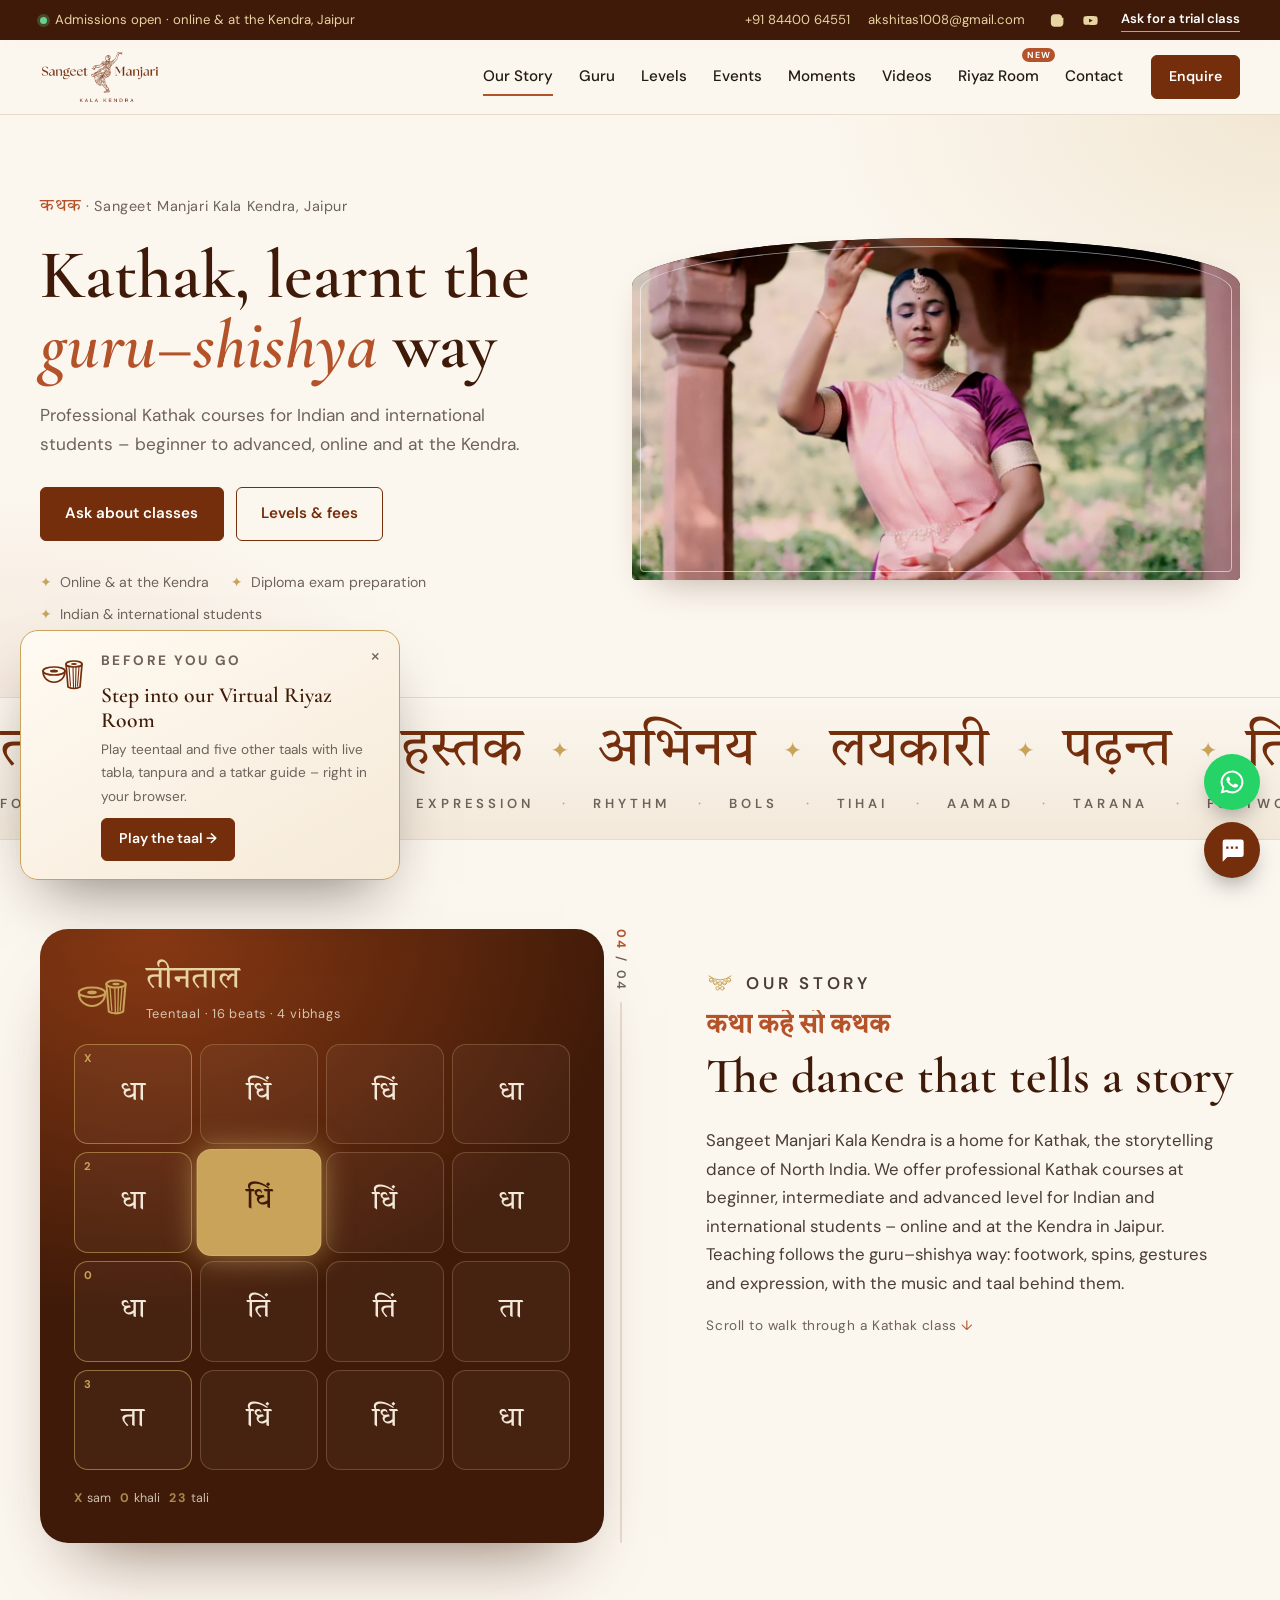
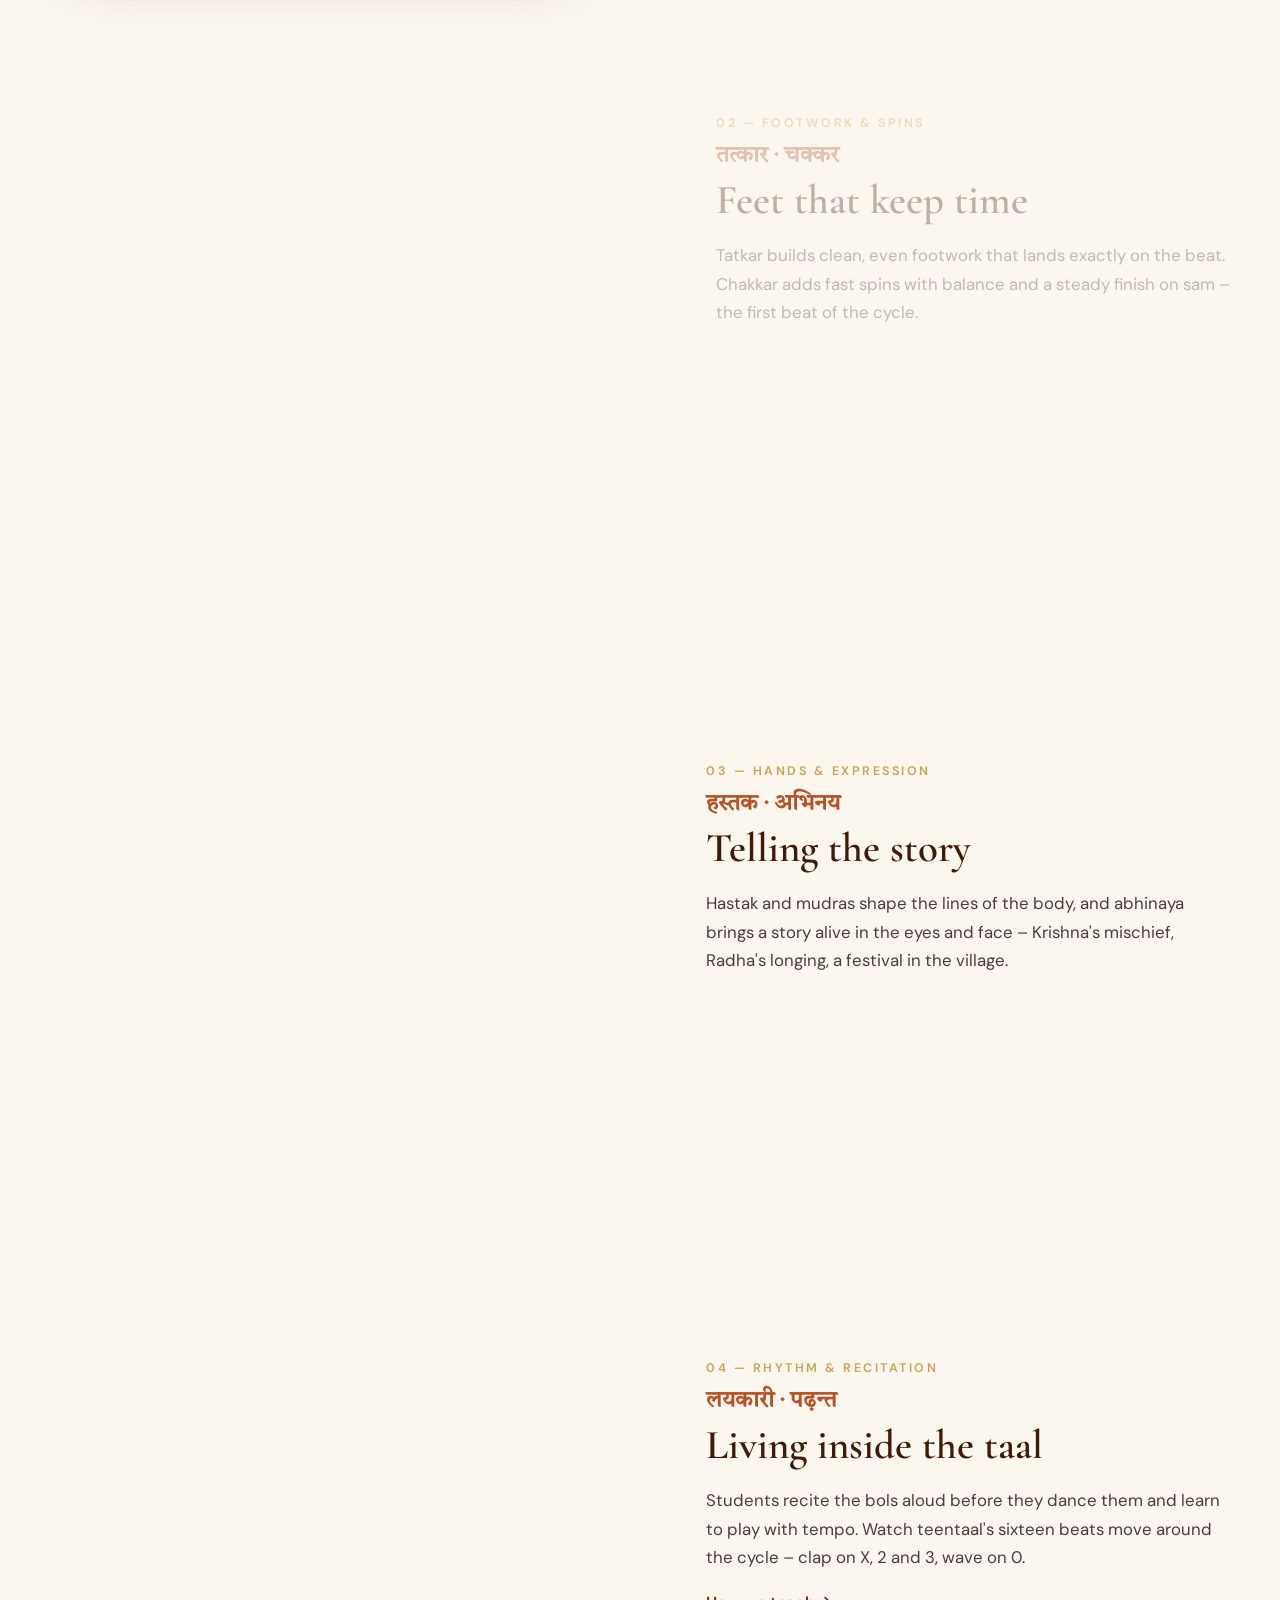
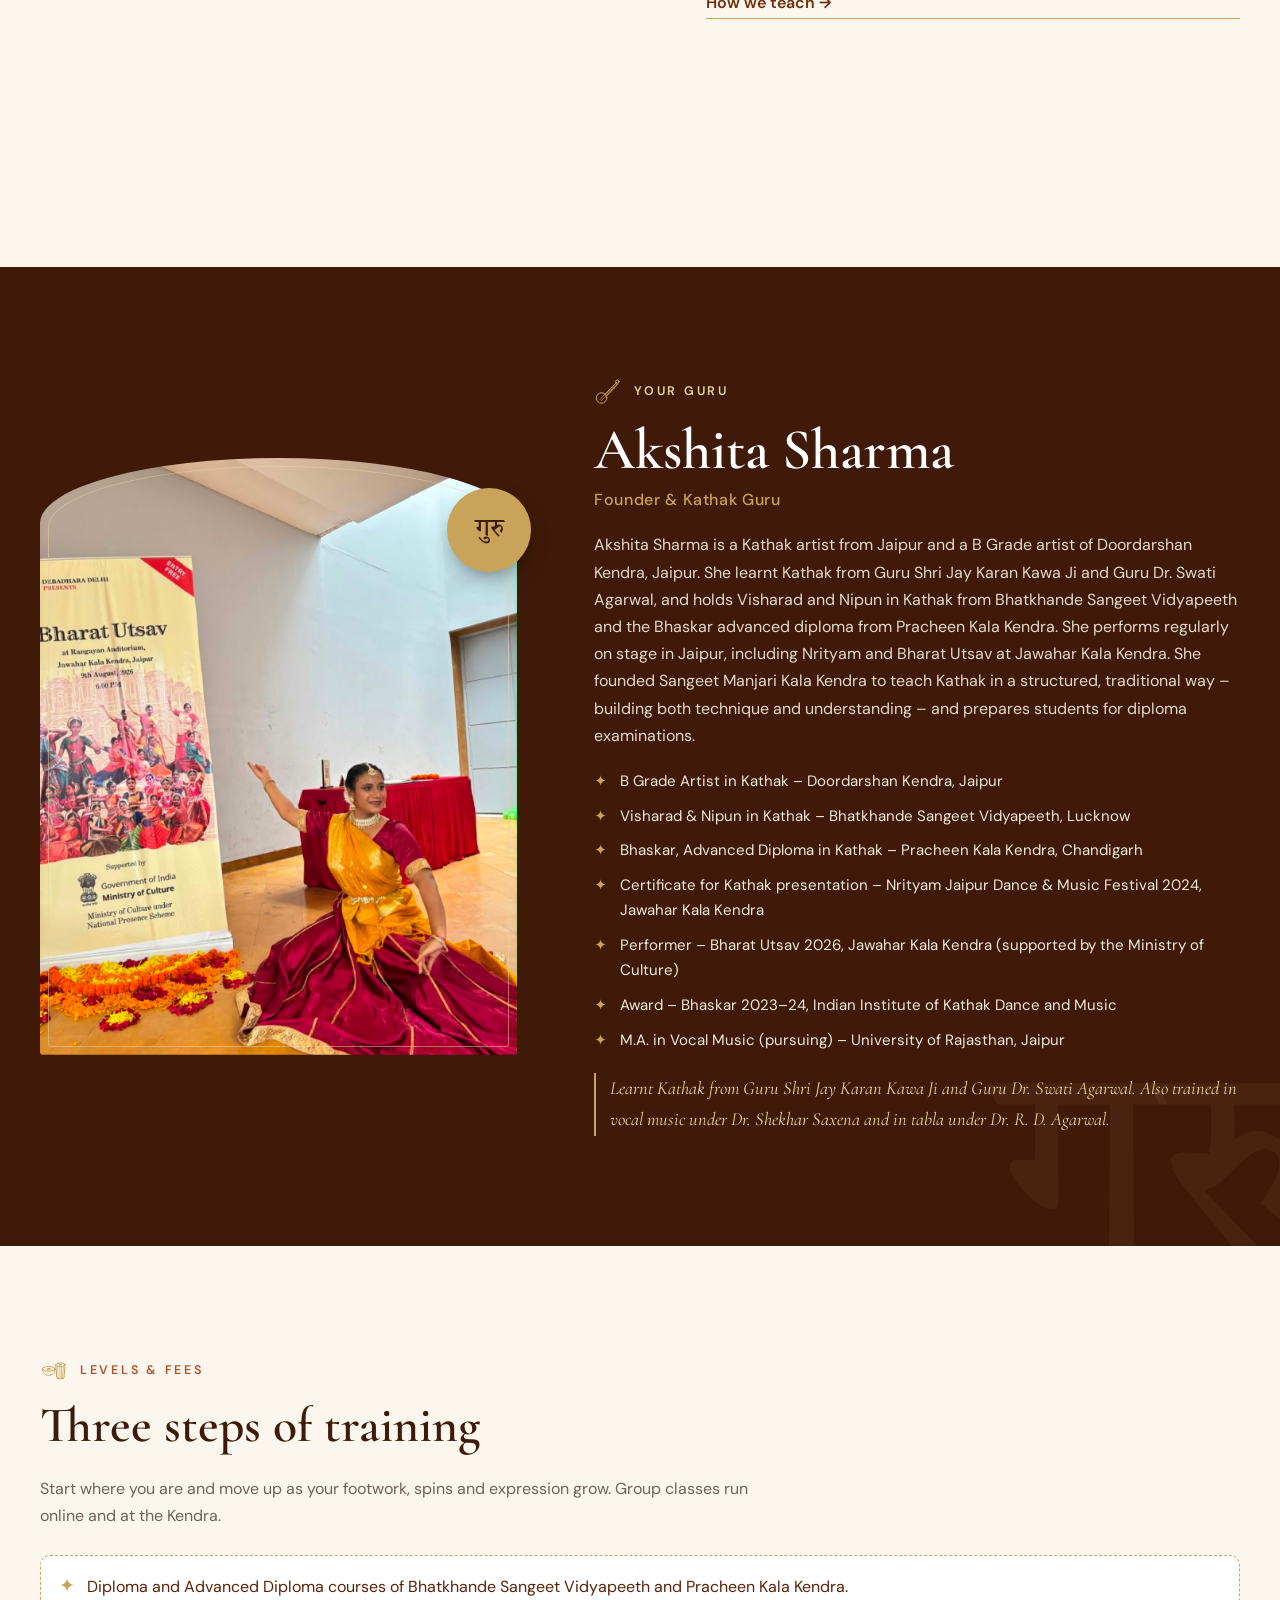
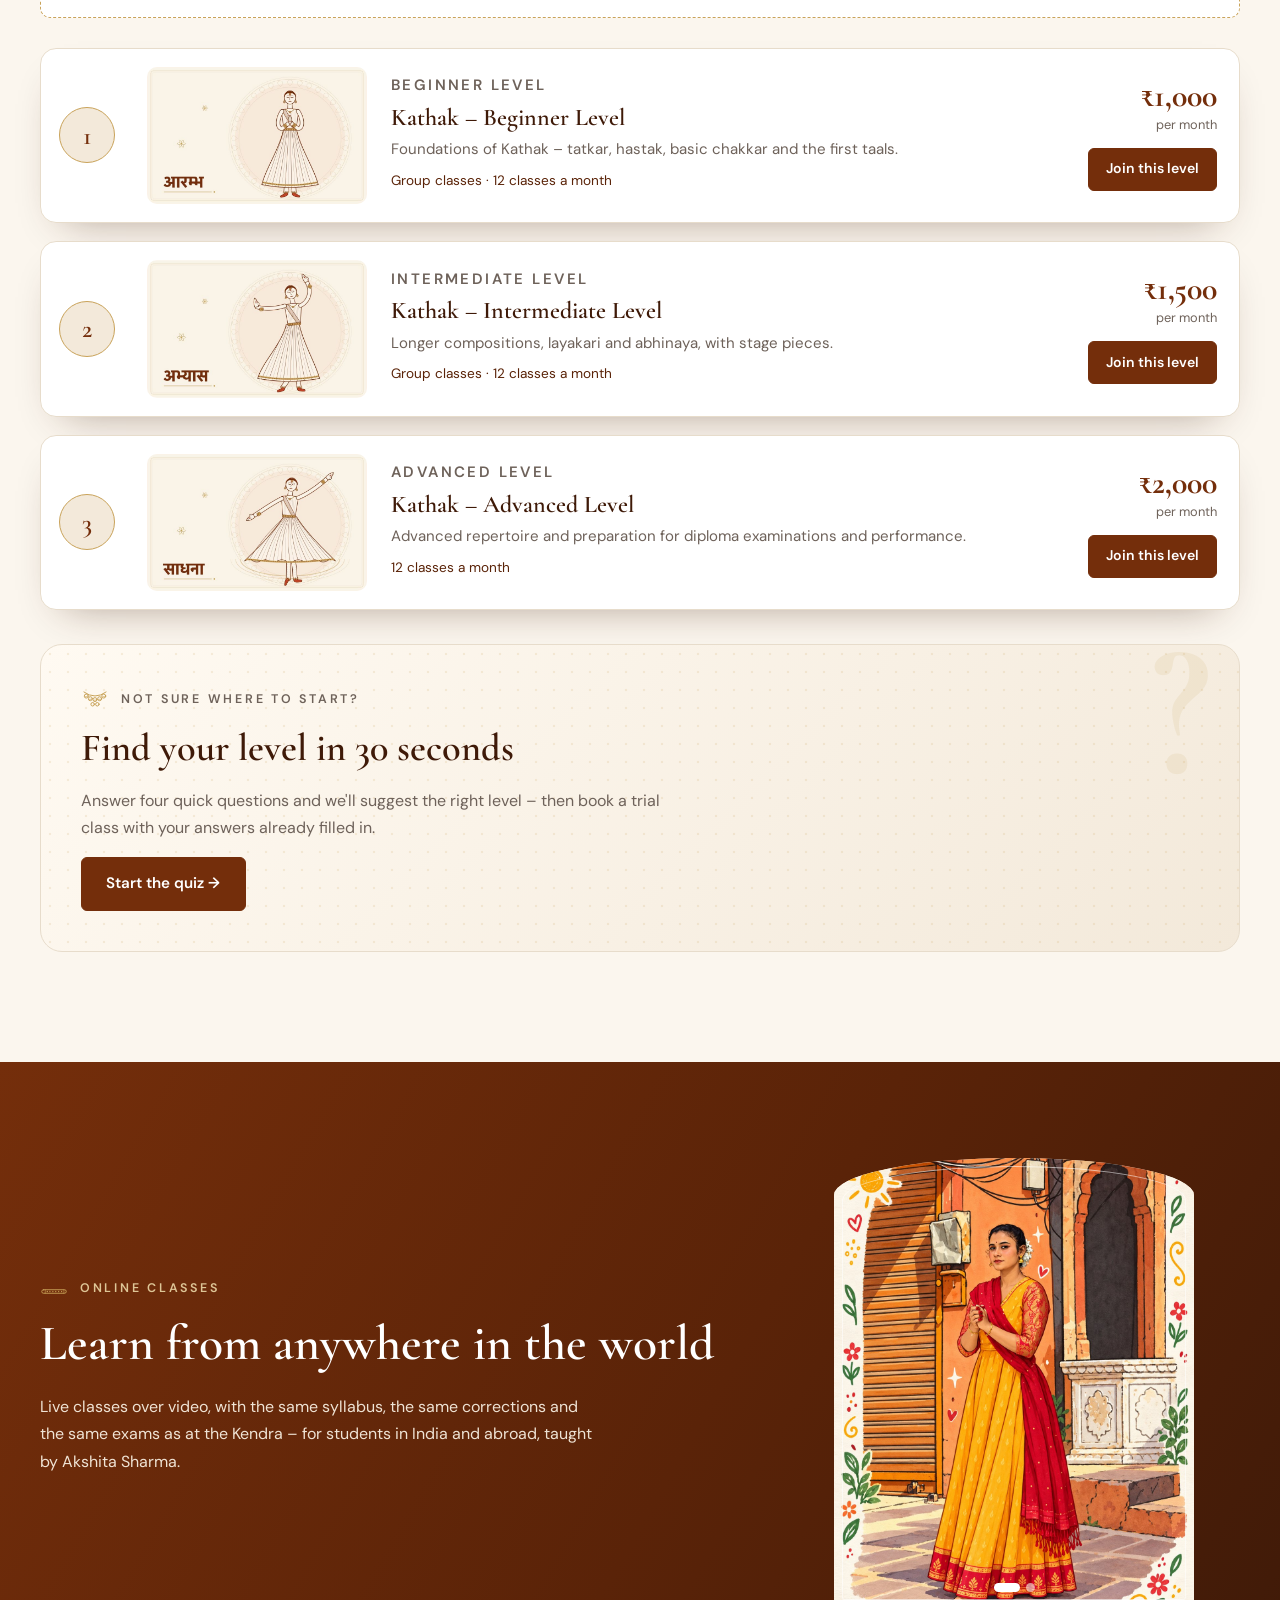
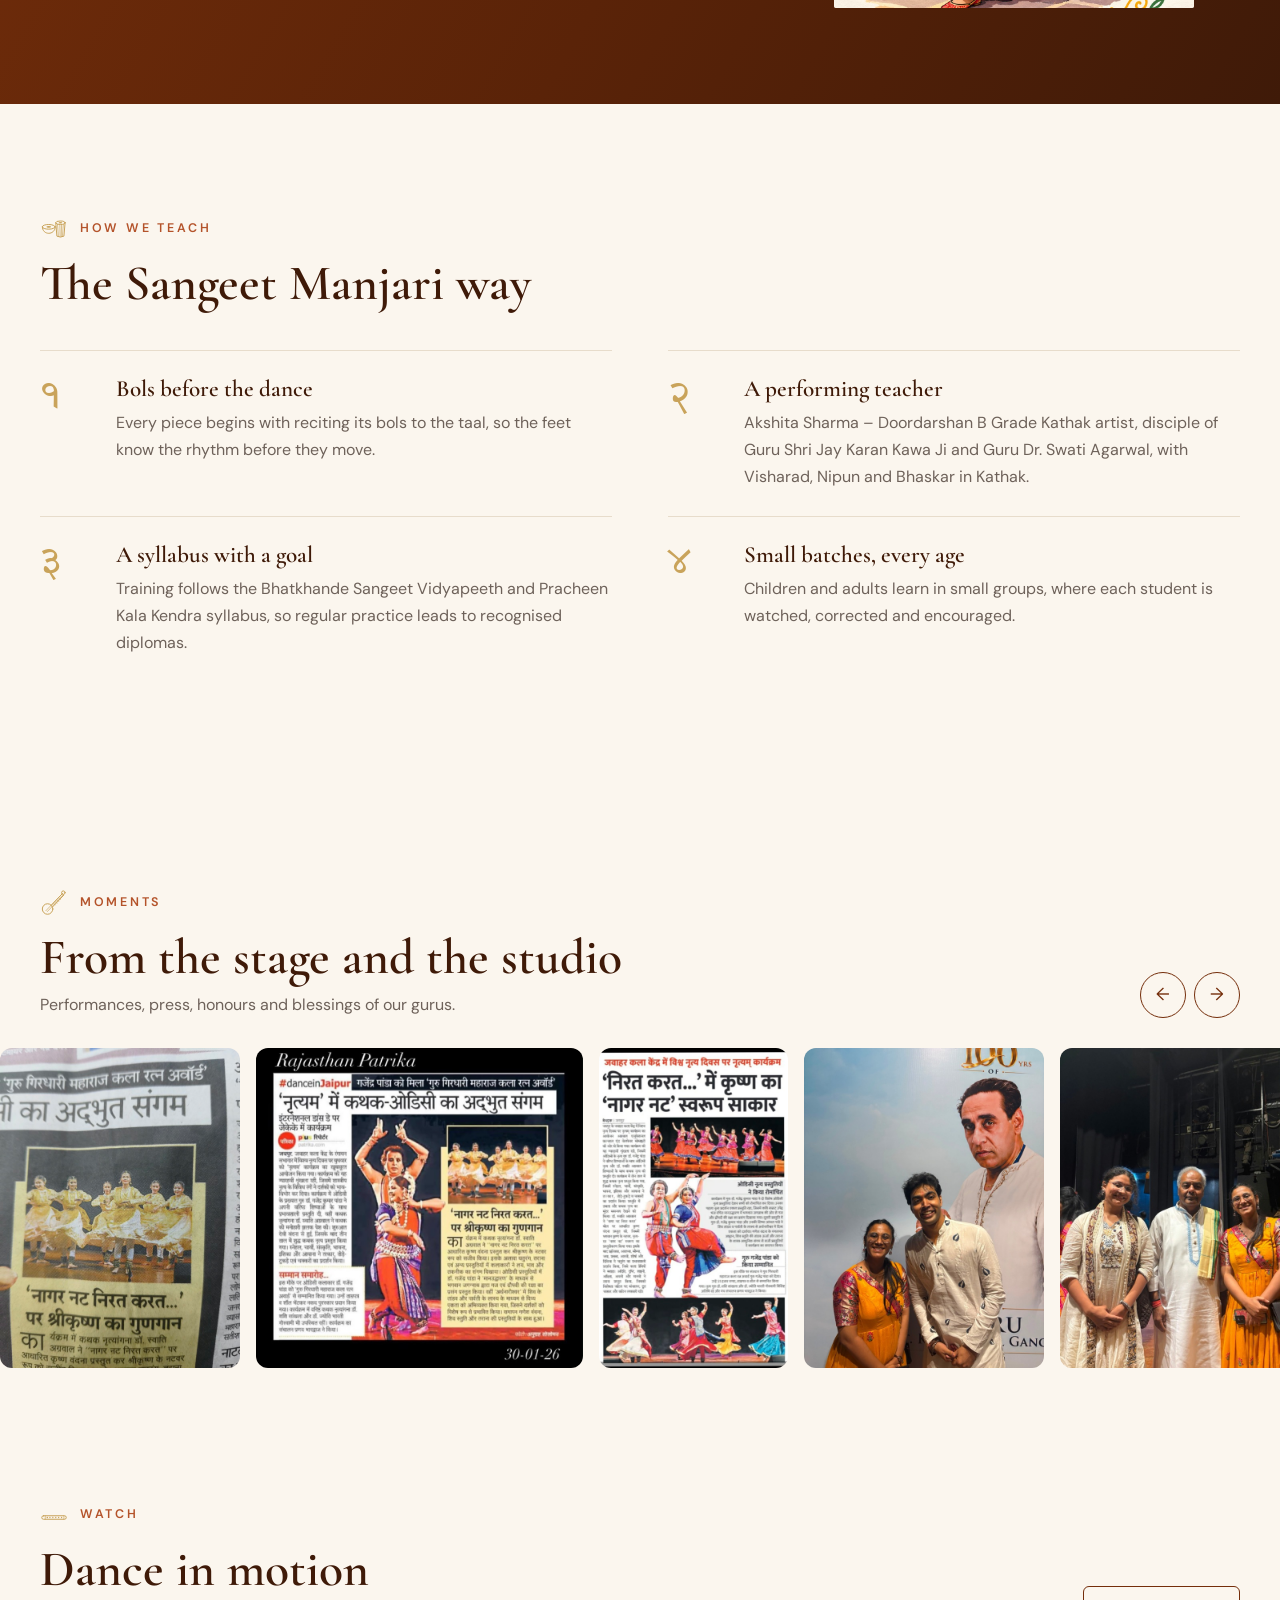
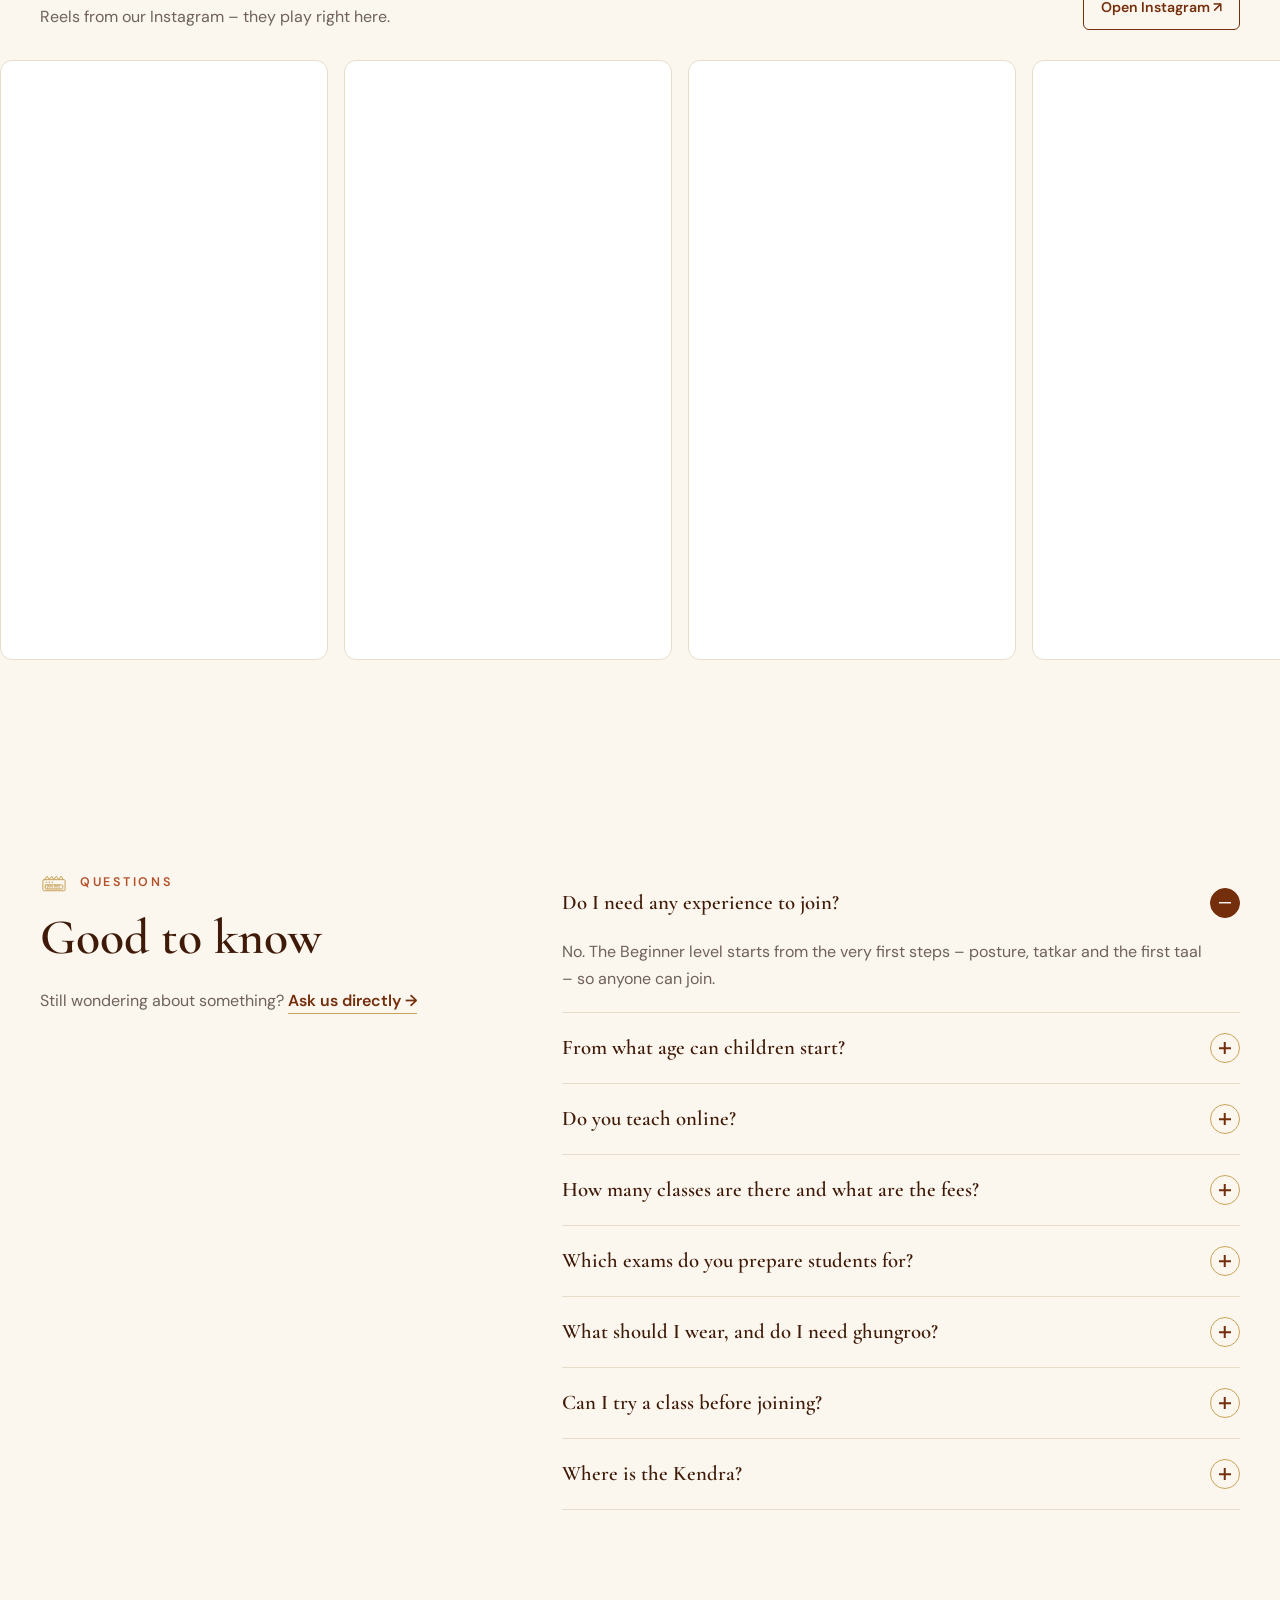
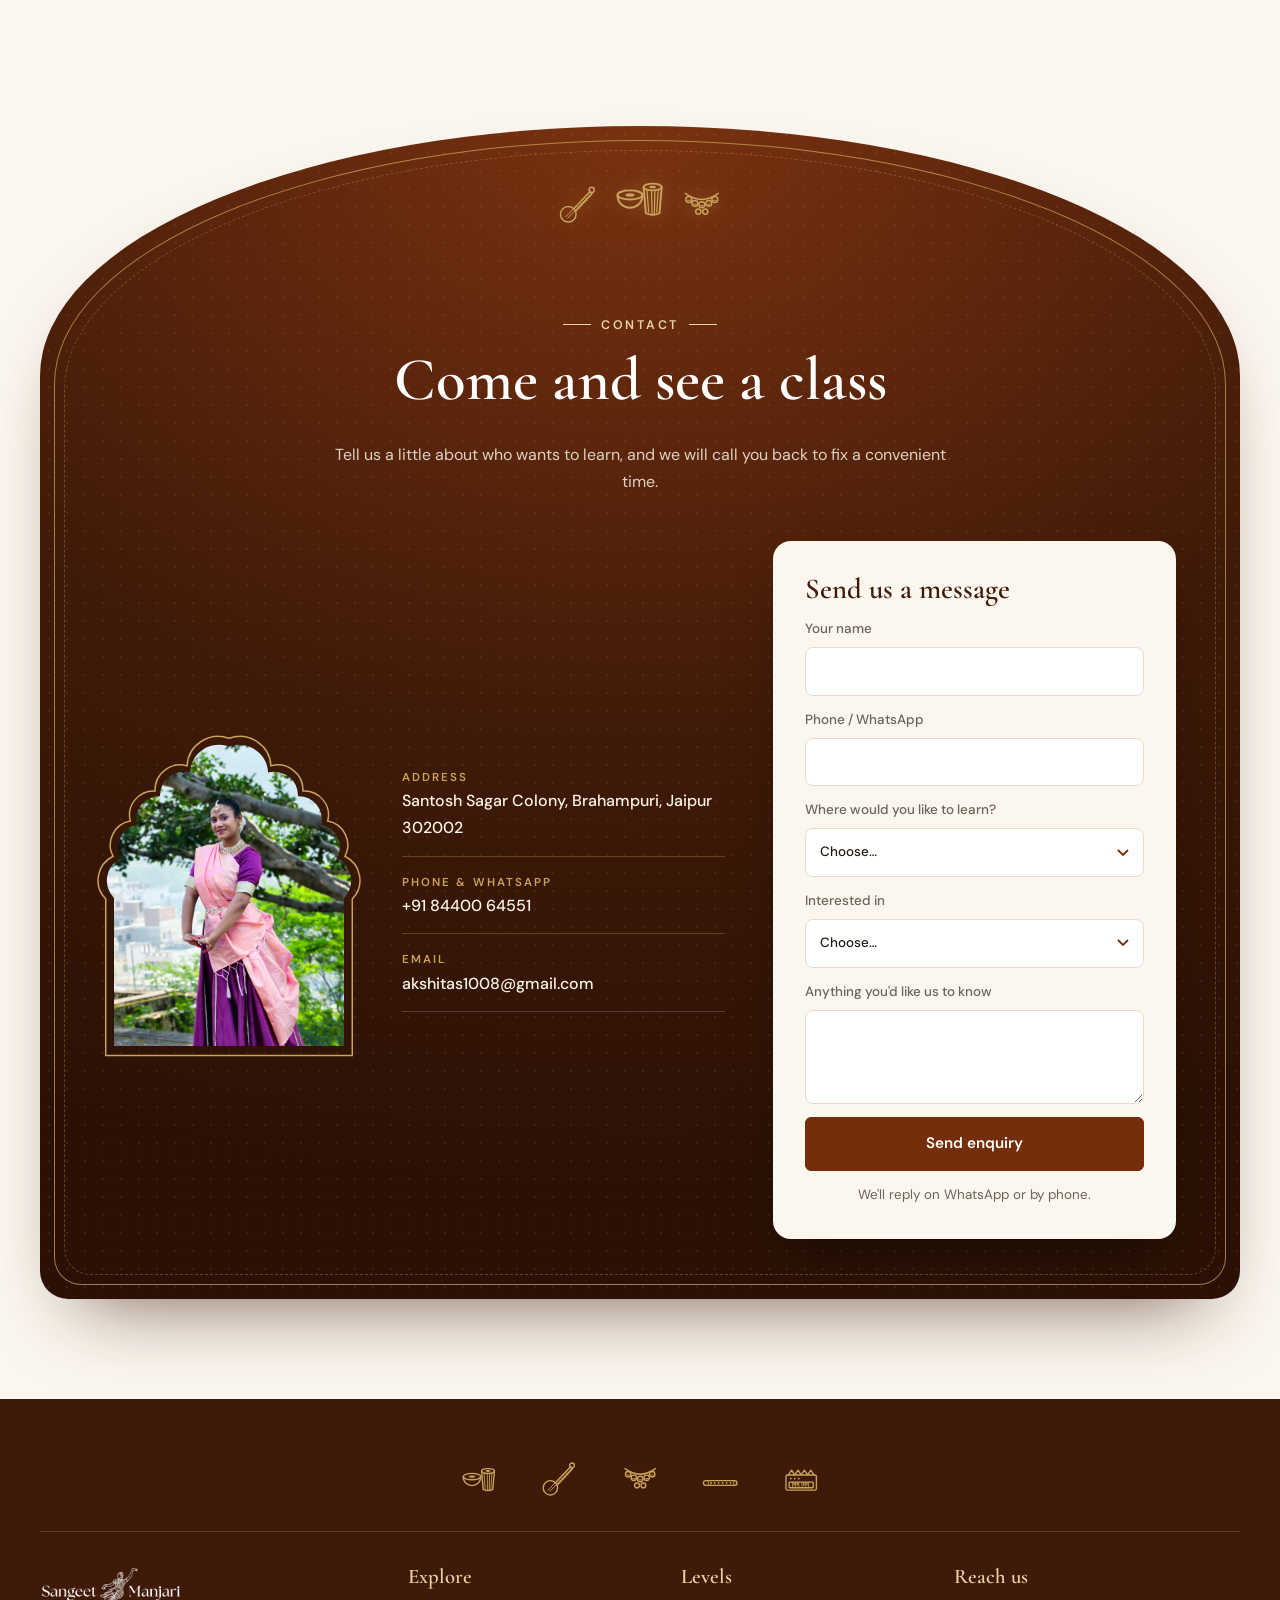
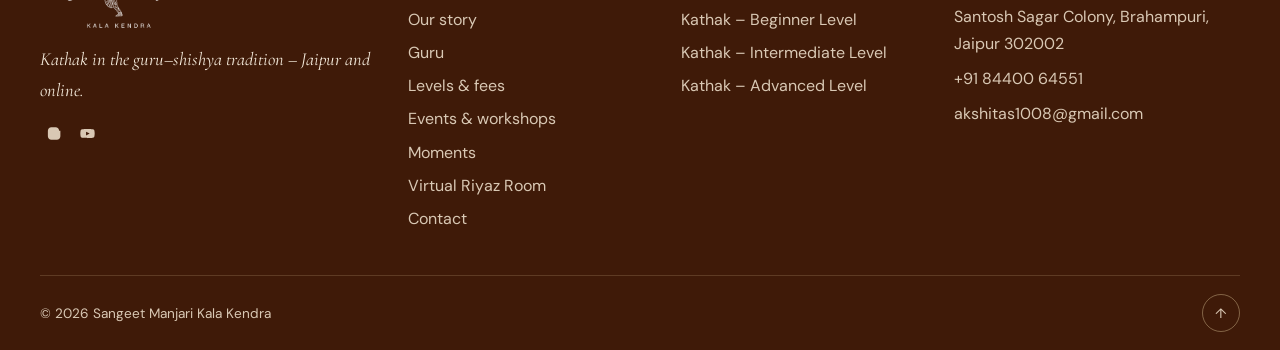
==== index.html @ 2230addf "Fix photos that sometimes stayed hidden (guru, levels, online, invite) The reveal effect clipped eac" ====
<!doctype html>
<html lang="en">
<head>
  <meta charset="utf-8">
  <meta name="viewport" content="width=device-width, initial-scale=1">
  <title>Sangeet Manjari Kala Kendra | Kathak in Jaipur &amp; Online</title>
  <meta name="description" content="Sangeet Manjari Kala Kendra, Jaipur – Kathak taught in the guru–shishya tradition by Akshita Sharma. Beginner to advanced levels, diploma preparation, online and at the Kendra.">
  <link rel="canonical" href="https://sangeetmanjari.me/">
  <meta property="og:title" content="Sangeet Manjari Kala Kendra">
  <meta property="og:description" content="Kathak in the guru–shishya tradition – Jaipur and online.">
  <meta property="og:image" content="https://sangeetmanjari.me/assets/img/og-logo.jpg">
  <meta name="theme-color" content="#742e0b">
  <link rel="icon" href="assets/img/favicon.png" type="image/png">
  <link rel="apple-touch-icon" href="assets/img/apple-touch-icon.png">
  <link rel="preconnect" href="https://fonts.googleapis.com">
  <link rel="preconnect" href="https://fonts.gstatic.com" crossorigin>
  <link href="https://fonts.googleapis.com/css2?family=Cormorant+Garamond:ital,wght@0,500;0,600;0,700;1,500;1,600&family=DM+Sans:opsz,wght@9..40,400;9..40,500;9..40,600;9..40,700&family=Tiro+Devanagari+Hindi&display=swap" rel="stylesheet">
  <link rel="stylesheet" href="styles.css?v=30">
</head>
<body>
<div class="progress" aria-hidden="true"></div>

<!-- Content is loaded from content.json – edit it at /admin.html -->

<!-- ===== TOP STRIP ===== -->
<div class="strip" data-section="topbar">
  <div class="wrap strip-inner">
    <p class="strip-note"><span class="dot"></span> Admissions open · online &amp; at the Kendra, Jaipur</p>
    <div class="strip-links">
      <a data-site="phoneLink" data-part="topbar.phone"><span data-site="phone"></span></a>
      <a data-site="emailLink" data-part="topbar.email"><span data-site="email"></span></a>
      <div class="socials" data-socials data-part="topbar.socials"></div>
      <a href="#contact" class="strip-cta" data-open-enquiry data-course="Trial class" data-part="topbar.button">Ask for a trial class</a>
    </div>
  </div>
</div>

<!-- ===== HEADER ===== -->
<header class="header">
  <div class="wrap header-inner">
    <a href="#top" class="logo" aria-label="Sangeet Manjari Kala Kendra – home">
      <img src="assets/img/logo-dark.png" alt="Sangeet Manjari Kala Kendra" width="753" height="340">
    </a>
    <nav class="menu" id="menu">
      <a href="#about">Our Story</a>
      <a href="#guru">Guru</a>
      <a href="#courses">Levels</a>
      <a href="events.html">Events</a>
      <a href="#gallery">Moments</a>
      <a href="#videos">Videos</a>
      <a href="riyaz.html" class="nav-new">Riyaz Room</a>
      <a href="#contact">Contact</a>
    </nav>
    <div class="header-right">
      <a href="#contact" class="btn btn-solid btn-sm" data-open-enquiry data-part="header.enroll">Enquire</a>
      <button class="burger" aria-label="Menu" aria-expanded="false"><span></span><span></span><span></span></button>
    </div>
  </div>
</header>

<main id="top">

<!-- ===== OPENING ===== -->
<section class="hero">
  <div class="wrap hero-grid">
    <div class="hero-copy" data-part="hero.card">
      <p class="hero-kicker"><span lang="hi">कथक</span> · Sangeet Manjari Kala Kendra, Jaipur</p>
      <h1>Kathak, learnt the <em>guru–shishya</em> way</h1>
      <p class="hero-sub" data-text="heroSubtitle"></p>
      <div class="btn-row">
        <a href="#contact" class="btn btn-solid" data-open-enquiry data-part="hero.enquiry">Ask about classes</a>
        <a href="#courses" class="btn btn-line" data-part="hero.courses">Levels &amp; fees</a>
      </div>
      <ul class="hero-facts" data-part="hero.facts">
        <li>Online &amp; at the Kendra</li>
        <li>Diploma exam preparation</li>
        <li>Indian &amp; international students</li>
      </ul>
    </div>
    <div class="hero-media">
      <div class="arch hero-arch">
        <div class="hero-slides">
          <img src="assets/img/gallery/h01.jpg" alt="Kathak pose beneath a banyan tree" class="is-on">
          <img src="assets/img/gallery/h02.jpg" alt="Looking out from a palace window over Jaipur">
        </div>
      </div>
      <div class="hero-dots"><button class="is-on" aria-label="Slide 1"></button><button aria-label="Slide 2"></button></div>
    </div>
  </div>
</section>

<!-- ===== MARQUEE ===== -->
<div class="marquee" aria-hidden="true">
  <div class="mq-row mq-hi"><div class="mq-track"><span lang="hi">तत्कार</span><i>✦</i><span lang="hi">चक्कर</span><i>✦</i><span lang="hi">हस्तक</span><i>✦</i><span lang="hi">अभिनय</span><i>✦</i><span lang="hi">लयकारी</span><i>✦</i><span lang="hi">पढ़न्त</span><i>✦</i><span lang="hi">तिहाई</span><i>✦</i><span lang="hi">आमद</span><i>✦</i><span lang="hi">तराना</span><i>✦</i><span lang="hi">तत्कार</span><i>✦</i><span lang="hi">चक्कर</span><i>✦</i><span lang="hi">हस्तक</span><i>✦</i><span lang="hi">अभिनय</span><i>✦</i><span lang="hi">लयकारी</span><i>✦</i><span lang="hi">पढ़न्त</span><i>✦</i><span lang="hi">तिहाई</span><i>✦</i><span lang="hi">आमद</span><i>✦</i><span lang="hi">तराना</span><i>✦</i></div></div>
  <div class="mq-row mq-en"><div class="mq-track"><span>Footwork</span><i>·</i><span>Spins</span><i>·</i><span>Mudras</span><i>·</i><span>Expression</span><i>·</i><span>Rhythm</span><i>·</i><span>Bols</span><i>·</i><span>Tihai</span><i>·</i><span>Aamad</span><i>·</i><span>Tarana</span><i>·</i><span>Footwork</span><i>·</i><span>Spins</span><i>·</i><span>Mudras</span><i>·</i><span>Expression</span><i>·</i><span>Rhythm</span><i>·</i><span>Bols</span><i>·</i><span>Tihai</span><i>·</i><span>Aamad</span><i>·</i><span>Tarana</span><i>·</i></div></div>
</div>

<!-- ===== OUR STORY (scroll story) ===== -->
<section class="story" id="about" data-section="about">
  <div class="wrap scrolly">
    <div class="stage-col">
      <div class="stage" data-active="0">
        <div class="stage-deck">
          <figure class="card" data-i="0"><img data-img="aboutTall" src="assets/img/gallery/7768.jpg" alt=""><figcaption lang="hi">कथा</figcaption></figure>
          <figure class="card" data-i="1" data-part="about.features"><img data-img="aboutA" src="assets/img/gallery/7809.jpg" alt=""><figcaption lang="hi">तत्कार</figcaption></figure>
          <figure class="card" data-i="2" data-part="about.features"><img data-img="aboutB" src="assets/img/gallery/7726.jpg" alt=""><figcaption lang="hi">अभिनय</figcaption></figure>
          <div class="card card-taal" data-i="3" data-part="about.badge">
            <div class="taal-head"><span class="ico" data-ico="tabla"></span><div><b lang="hi">तीनताल</b><small>Teentaal · 16 beats · 4 vibhags</small></div></div>
            <div class="taal-grid"><span class="beat vib"><em>X</em><b lang="hi">धा</b></span><span class="beat"><b lang="hi">धिं</b></span><span class="beat"><b lang="hi">धिं</b></span><span class="beat"><b lang="hi">धा</b></span><span class="beat vib"><em>2</em><b lang="hi">धा</b></span><span class="beat"><b lang="hi">धिं</b></span><span class="beat"><b lang="hi">धिं</b></span><span class="beat"><b lang="hi">धा</b></span><span class="beat vib"><em>0</em><b lang="hi">धा</b></span><span class="beat"><b lang="hi">तिं</b></span><span class="beat"><b lang="hi">तिं</b></span><span class="beat"><b lang="hi">ता</b></span><span class="beat vib"><em>3</em><b lang="hi">ता</b></span><span class="beat"><b lang="hi">धिं</b></span><span class="beat"><b lang="hi">धिं</b></span><span class="beat"><b lang="hi">धा</b></span></div>
            <p class="taal-note"><em>X</em> sam &nbsp; <em>0</em> khali &nbsp; <em>2</em><em>3</em> tali</p>
          </div>
        </div>
        <div class="stage-hud">
          <span class="hud-count"><b class="hud-now">01</b> / <span class="hud-total">04</span></span>
          <span class="hud-rail"><i></i></span>
        </div>
      </div>
    </div>
    <div class="steps">
      <article class="step" data-step="0">
        <p class="label"><span class="ico" data-ico="ghungroo"></span>Our story</p>
        <h2><span class="deva" lang="hi">कथा कहे सो कथक</span>The dance that tells a story</h2>
        <p class="lead" data-text="aboutText"></p>
        <p class="scroll-hint">Scroll to walk through a Kathak class <span>↓</span></p>
      </article>
      <article class="step" data-step="1" data-part="about.features">
        <p class="step-no">02 — Footwork &amp; spins</p>
        <h3><span class="deva" lang="hi">तत्कार · चक्कर</span>Feet that keep time</h3>
        <p>Tatkar builds clean, even footwork that lands exactly on the beat. Chakkar adds fast spins with balance and a steady finish on sam – the first beat of the cycle.</p>
      </article>
      <article class="step" data-step="2" data-part="about.features">
        <p class="step-no">03 — Hands &amp; expression</p>
        <h3><span class="deva" lang="hi">हस्तक · अभिनय</span>Telling the story</h3>
        <p>Hastak and mudras shape the lines of the body, and abhinaya brings a story alive in the eyes and face – Krishna's mischief, Radha's longing, a festival in the village.</p>
      </article>
      <article class="step" data-step="3" data-part="about.badge">
        <p class="step-no">04 — Rhythm &amp; recitation</p>
        <h3><span class="deva" lang="hi">लयकारी · पढ़न्त</span>Living inside the taal</h3>
        <p>Students recite the bols aloud before they dance them and learn to play with tempo. Watch teentaal's sixteen beats move around the cycle – clap on X, 2 and 3, wave on 0.</p>
        <a href="#why" class="text-link" data-part="about.link">How we teach →</a>
      </article>
    </div>
  </div>
</section>

<!-- ===== GURU ===== -->
<section class="guru-sec" id="guru" data-section="guru">
  <div class="wrap guru-inner">
    <div class="guru-photo">
      <div class="arch"><img data-guru="photo" src="assets/img/gallery/7838.jpg" alt="" loading="lazy"></div>
      <div class="guru-chip" data-part="guru.chip"><span lang="hi">गुरु</span></div>
    </div>
    <div class="guru-copy">
      <p class="label light"><span class="ico" data-ico="sitar"></span>Your guru</p>
      <h2 data-guru="name"></h2>
      <p class="guru-title" data-guru="title" data-part="guru.title"></p>
      <p class="guru-bio" data-guru="bio" data-part="guru.bio"></p>
      <ul class="guru-creds" data-guru="credentials" data-part="guru.credentials"></ul>
      <p class="guru-teachers" data-guru="trainedUnder" data-part="guru.trainedUnder"></p>
    </div>
  </div>
</section>

<!-- ===== LEVELS & FEES ===== -->
<section class="levels" id="courses" data-section="courses">
  <div class="wrap">
    <div class="sec-head">
      <p class="label"><span class="ico" data-ico="tabla"></span>Levels &amp; fees</p>
      <h2>Three steps of training</h2>
      <p>Start where you are and move up as your footwork, spins and expression grow. Group classes run online and at the Kendra.</p>
    </div>
    <p class="cert-note" data-part="courses.cert"><span class="cert-mark" aria-hidden="true">✦</span><span data-text="coursesIntro"></span></p>
    <ol class="level-list" id="course-grid"></ol>

    <div class="quiz" id="quiz" data-section="quiz">
      <div class="quiz-intro">
        <p class="label"><span class="ico" data-ico="ghungroo"></span>Not sure where to start?</p>
        <h3>Find your level in 30 seconds</h3>
        <p>Answer four quick questions and we'll suggest the right level – then book a trial class with your answers already filled in.</p>
        <button class="btn btn-solid" type="button" data-quiz-start>Start the quiz →</button>
      </div>
      <div class="quiz-box" hidden>
        <div class="quiz-bar"><i></i></div>
        <p class="quiz-step"></p>
        <h4 class="quiz-q"></h4>
        <div class="quiz-opts"></div>
        <button class="quiz-back" type="button">← Back</button>
      </div>
      <div class="quiz-result" hidden></div>
    </div>

  </div>
</section>

<!-- ===== ONLINE CLASSES ===== -->
<section class="online" data-section="join">
  <div class="wrap online-grid">
    <div class="online-copy">
      <p class="label light"><span class="ico" data-ico="bansuri"></span>Online classes</p>
      <h2>Learn from anywhere in the world</h2>
      <p>Live classes over video, with the same syllabus, the same corrections and the same exams as at the Kendra – for students in India and abroad, taught by <span data-site="guru"></span>.</p>
      <div class="btn-row" data-part="join.buttons">
        <a href="#contact" class="btn btn-gold" data-open-enquiry data-course="Online classes">Ask about online classes</a>
        <a href="#videos" class="btn btn-line light">Watch our dancers</a>
      </div>
    </div>
    <div class="online-photos arch" data-slider data-part="join.slider">
      <img src="assets/img/gallery/7816.jpg" alt="" class="is-on">
      <img src="assets/img/gallery/7838.jpg" alt="">
      <div class="slider-dots"></div>
    </div>
  </div>
</section>

<!-- ===== HOW WE TEACH ===== -->
<section class="way" id="why" data-section="why">
  <div class="wrap">
    <div class="sec-head">
      <p class="label"><span class="ico" data-ico="tabla"></span>How we teach</p>
      <h2>The Sangeet Manjari way</h2>
    </div>
    <ol class="way-list">
      <li data-part="why.training"><span class="num" lang="hi">१</span><div><h3>Bols before the dance</h3><p>Every piece begins with reciting its bols to the taal, so the feet know the rhythm before they move.</p></div></li>
      <li data-part="why.guru"><span class="num" lang="hi">२</span><div><h3>A performing teacher</h3><p data-text="guruBio"></p></div></li>
      <li data-part="why.stage"><span class="num" lang="hi">३</span><div><h3>A syllabus with a goal</h3><p>Training follows the Bhatkhande Sangeet Vidyapeeth and Pracheen Kala Kendra syllabus, so regular practice leads to recognised diplomas.</p></div></li>
      <li data-part="why.ages"><span class="num" lang="hi">४</span><div><h3>Small batches, every age</h3><p>Children and adults learn in small groups, where each student is watched, corrected and encouraged.</p></div></li>
    </ol>
  </div>
</section>

<!-- ===== NUMBERS ===== -->
<section class="numbers" data-section="stats">
  <div class="wrap stats">
    <div class="stat" data-part="stats.students"><b data-count="students">–</b><small>students taught</small></div>
    <div class="stat" data-part="stats.cities"><b data-count="cities">–</b><small>cities</small></div>
    <div class="stat" data-part="stats.years"><b data-count="years">–</b><small>years of riyaz</small></div>
    <div class="stat" data-part="stats.performances"><b data-count="performances">–</b><small>stage performances</small></div>
    <div class="stat" data-part="stats.workshops"><b data-count="workshops">–</b><small>workshops</small></div>
    <div class="stat" data-part="stats.awards"><b data-count="awards">–</b><small>awards &amp; honours</small></div>
  </div>
</section>

<!-- ===== COMING UP ===== -->
<section class="portal" id="events" data-section="events">
  <div class="wrap">
    <div class="sec-head">
      <p class="label"><span class="ico" data-ico="ghungroo"></span>Coming up</p>
      <h2>Workshops and events</h2>
      <p>Join a workshop, come to a show, or ask us to hold one for your school or group.</p>
    </div>
    <div class="portal-grid">
      <div class="portal-col" data-part="events.workshops">
        <h3>Workshops</h3>
        <div class="p-list" id="workshop-list"></div>
      </div>
      <div class="portal-col" data-part="events.events">
        <h3>Events</h3>
        <div class="p-list" id="event-list"></div>
      </div>
    </div>
    <p class="center-link"><a href="events.html" class="btn btn-solid btn-sm">All events &amp; workshops →</a></p>
  </div>
</section>

<!-- ===== INVITE US TO PERFORM ===== -->
<section class="invite" id="performances" data-section="live">
  <div class="wrap invite-grid">
    <div class="invite-photo arch"><img data-img="live" id="live-img" src="assets/img/gallery/7836.jpg" alt="" loading="lazy"></div>
    <div class="invite-copy">
      <p class="label"><span class="ico" data-ico="tabla"></span>Performances</p>
      <h2>Invite us to perform</h2>
      <p>Kathak recitals for festivals, family celebrations, school annual days and corporate evenings – solo or with students, with a programme planned for your occasion.</p>
      <p class="occasions" data-part="live.tags">Festivals · Cultural programmes · School functions · Corporate evenings</p>
      <div class="btn-row">
        <a href="#contact" class="btn btn-solid" data-open-enquiry data-course="Performance booking">Plan a performance</a>
        <a href="#videos" class="btn btn-line" data-part="live.watch">Watch videos</a>
      </div>
    </div>
  </div>
  <div class="wrap perf-wrap" id="perf-wrap" data-part="live.performances" hidden>
    <h3 class="perf-head">Recent stages</h3>
    <div class="perf-list" id="perf-list"></div>
    <p class="center-link"><a href="events.html#past" class="btn btn-line btn-sm">All performances →</a></p>
  </div>
</section>

<!-- ===== MOMENTS ===== -->
<section class="moments" id="gallery" data-section="gallery">
  <div class="wrap row-head">
    <div><p class="label"><span class="ico" data-ico="sitar"></span>Moments</p><h2>From the stage and the studio</h2><p>Performances, press, honours and blessings of our gurus.</p></div>
    <div class="arrows" data-part="gallery.arrows"><button data-scroll="-1" data-target="photo-track" aria-label="Previous">←</button><button data-scroll="1" data-target="photo-track" aria-label="Next">→</button></div>
  </div>
  <div class="track" id="photo-track"></div>
</section>

<!-- ===== VIDEOS ===== -->
<section class="videos" id="videos" data-section="videos">
  <div class="wrap row-head">
    <div><p class="label"><span class="ico" data-ico="bansuri"></span>Watch</p><h2>Dance in motion</h2><p>Reels from our Instagram – they play right here.</p></div>
    <a class="btn btn-line btn-sm" data-site="instagramLink" target="_blank" rel="noopener" data-part="videos.viewAll">Open Instagram ↗</a>
  </div>
  <div class="track video-track" id="video-track"></div>
</section>

<!-- ===== KIND WORDS ===== -->
<section class="reviews" data-section="reviews">
  <div class="wrap">
    <div class="sec-head">
      <p class="label"><span class="ico" data-ico="harmonium"></span>Kind words</p>
      <h2>From students and parents</h2>
      <p><a class="text-link" data-site="reviewLink" target="_blank" rel="noopener" data-part="reviews.google">Write a Google review →</a></p>
    </div>
    <div class="review-grid" id="review-grid"></div>
  </div>
</section>

<!-- ===== FAQ ===== -->
<section class="faq" id="faq" data-section="faq">
  <div class="wrap faq-grid">
    <div class="faq-head">
      <p class="label"><span class="ico" data-ico="harmonium"></span>Questions</p>
      <h2>Good to know</h2>
      <p>Still wondering about something? <a href="#contact" class="text-link" data-open-enquiry>Ask us directly →</a></p>
    </div>
    <div class="faq-list" id="faq-list"></div>
  </div>
</section>

<!-- ===== CONTACT ===== -->
<section class="reach" id="contact" data-section="contact">
  <div class="wrap">
    <div class="gate">
      <div class="instruments gate-instruments" aria-hidden="true"><span class="ico ico-lg" data-ico="sitar"></span><span class="ico ico-xl" data-ico="tabla"></span><span class="ico ico-lg" data-ico="ghungroo"></span></div>
      <div class="gate-head">
        <p class="label light">Contact</p>
        <h2>Come and see a class</h2>
        <p>Tell us a little about who wants to learn, and we will call you back to fix a convenient time.</p>
      </div>
      <div class="gate-grid">
        <div class="window-wrap" data-part="contact.image">
          <div class="window"><img data-img="contact" src="assets/img/gallery/7727.jpg" alt="" loading="lazy"></div>
          <svg class="window-line" viewBox="0 0 100 125" preserveAspectRatio="none" aria-hidden="true"><path d="M4.0 125 L4.0 65.8 A10.16 10.16 0 0 1 6.76 49.65 A9.16 9.16 0 0 1 13.2 36.35 A9.08 9.08 0 0 1 22.4 24.95 A9.47 9.47 0 0 1 34.36 15.45 A11.66 11.66 0 0 1 50.0 5.0 A11.66 11.66 0 0 1 65.64 15.45 A9.47 9.47 0 0 1 77.6 24.95 A9.08 9.08 0 0 1 86.8 36.35 A9.16 9.16 0 0 1 93.24 49.65 A10.16 10.16 0 0 1 96.0 65.8 L96.0 125 Z"/></svg>
        </div>
        <ul class="reach-list">
          <li><span>Address</span><b data-site="address"></b></li>
          <li><span>Phone &amp; WhatsApp</span><a data-site="phoneLink"><b data-site="phone"></b></a></li>
          <li><span>Email</span><a data-site="emailLink"><b data-site="email"></b></a></li>
        </ul>
        <form class="reach-form" data-enquiry-form>
          <h3>Send us a message</h3>
          <label>Your name<input name="name" required autocomplete="name"></label>
          <label>Phone / WhatsApp<input name="phone" required inputmode="tel" autocomplete="tel"></label>
          <label data-part="form.mode">Where would you like to learn?<select name="mode"><option value="">Choose…</option><option>Online</option><option>At the Kendra</option><option>Not decided yet</option></select></label>
          <label data-part="form.course">Interested in<select name="course" data-course-select><option value="">Choose…</option></select></label>
          <input name="website" class="hp" tabindex="-1" autocomplete="off" aria-hidden="true">
          <label data-part="form.message">Anything you'd like us to know<textarea name="message" rows="3"></textarea></label>
          <button class="btn btn-solid btn-block" type="submit">Send enquiry</button>
          <p class="form-note" data-form-note>We'll reply on WhatsApp or by phone.</p>
        </form>
      </div>
    </div>
  </div>
</section>

</main>

<!-- ===== FOOTER ===== -->
<footer class="footer">
  <div class="wrap footer-instruments" aria-hidden="true"><span class="ico" data-ico="tabla"></span><span class="ico" data-ico="sitar"></span><span class="ico" data-ico="ghungroo"></span><span class="ico" data-ico="bansuri"></span><span class="ico" data-ico="harmonium"></span></div>
  <div class="wrap footer-grid">
    <div>
      <a href="#top" class="logo light"><img src="assets/img/logo-light.png" alt="Sangeet Manjari Kala Kendra" width="753" height="340"></a>
      <p class="f-tag">Kathak in the guru–shishya tradition – Jaipur and online.</p>
      <div class="socials" data-socials data-part="footer.socials"></div>
    </div>
    <div data-part="footer.links"><h4>Explore</h4><a href="#about">Our story</a><a href="#guru">Guru</a><a href="#courses">Levels &amp; fees</a><a href="events.html">Events &amp; workshops</a><a href="#gallery">Moments</a><a href="riyaz.html">Virtual Riyaz Room</a><a href="#contact">Contact</a></div>
    <div data-part="footer.courses"><h4>Levels</h4><div id="footer-courses"></div></div>
    <div><h4>Reach us</h4>
      <p class="f-line" data-site="address"></p>
      <p class="f-line"><a data-site="phoneLink"><span data-site="phone"></span></a></p>
      <p class="f-line"><a data-site="emailLink"><span data-site="email"></span></a></p>
    </div>
  </div>
  <div class="wrap footer-bottom">
    <span>© <span id="year"></span> Sangeet Manjari Kala Kendra</span>
    <a href="#top" class="to-top" aria-label="Back to top">↑</a>
  </div>
</footer>

<!-- ===== FLOATING BUTTONS ===== -->
<a class="fab fab-wa" data-section="whatsappButton" data-site="whatsappLink" target="_blank" rel="noopener" aria-label="WhatsApp">
  <svg viewBox="0 0 32 32"><path d="M16 3a13 13 0 0 0-11.2 19.6L3 29l6.6-1.7A13 13 0 1 0 16 3zm0 23.7a10.7 10.7 0 0 1-5.5-1.5l-.4-.2-3.9 1 1-3.8-.2-.4A10.7 10.7 0 1 1 16 26.7zm5.9-8c-.3-.2-1.9-.9-2.2-1s-.5-.2-.7.2-.8 1-1 1.2-.4.2-.7 0a8.8 8.8 0 0 1-4.4-3.8c-.3-.6.3-.5 1-1.7.1-.2 0-.4 0-.6l-1-2.4c-.3-.6-.5-.5-.7-.5h-.6a1.2 1.2 0 0 0-.9.4 3.7 3.7 0 0 0-1.1 2.7 6.5 6.5 0 0 0 1.3 3.4 14.7 14.7 0 0 0 5.7 5c2.1.9 2.9 1 4 .8a3.3 3.3 0 0 0 2.2-1.5 2.7 2.7 0 0 0 .2-1.5c-.1-.2-.3-.3-.6-.4z"/></svg>
</a>
<button class="fab fab-chat" data-section="chatButton" data-open-enquiry aria-label="Enquiry form">
  <svg viewBox="0 0 24 24"><path d="M4 3h16a2 2 0 0 1 2 2v11a2 2 0 0 1-2 2H8l-4 4V5a2 2 0 0 1 2-2zm3 6v2h2V9zm4 0v2h2V9zm4 0v2h2V9z"/></svg>
</button>

<!-- ===== ENQUIRY POPUP ===== -->
<div class="modal" id="modal" hidden>
  <div class="modal-box" role="dialog" aria-modal="true" aria-labelledby="modal-title">
    <button class="modal-x" aria-label="Close">×</button>
    <div class="instruments modal-instruments" aria-hidden="true"><span class="ico ico-lg" data-ico="sitar"></span><span class="ico ico-xl" data-ico="tabla"></span><span class="ico ico-lg" data-ico="ghungroo"></span></div>
    <div class="modal-head">
      <p class="label">Admissions open</p>
      <h3 id="modal-title">Your first class is a call away</h3>
      <p>Leave your number – we'll call you back and fix a time.</p>
    </div>
    <div class="modal-grid">
      <div class="window-wrap modal-window" data-part="popup.image">
        <div class="window"><img data-img="popup" src="assets/img/gallery/7820.jpg" alt=""></div>
        <svg class="window-line" viewBox="0 0 100 125" preserveAspectRatio="none" aria-hidden="true"><path d="M4.0 125 L4.0 65.8 A10.16 10.16 0 0 1 6.76 49.65 A9.16 9.16 0 0 1 13.2 36.35 A9.08 9.08 0 0 1 22.4 24.95 A9.47 9.47 0 0 1 34.36 15.45 A11.66 11.66 0 0 1 50.0 5.0 A11.66 11.66 0 0 1 65.64 15.45 A9.47 9.47 0 0 1 77.6 24.95 A9.08 9.08 0 0 1 86.8 36.35 A9.16 9.16 0 0 1 93.24 49.65 A10.16 10.16 0 0 1 96.0 65.8 L96.0 125 Z"/></svg>
        <p class="modal-quote" lang="hi">कथा कहे सो कथक</p>
      </div>
      <form class="modal-form reach-form" data-enquiry-form>
        <img src="assets/img/logo-dark.png" alt="" class="modal-logo" data-part="popup.logo">
        <label>Your name<input name="name" required></label>
        <label>Phone / WhatsApp<input name="phone" required inputmode="tel"></label>
        <label data-part="form.mode">Where would you like to learn?<select name="mode"><option value="">Choose…</option><option>Online</option><option>At the Kendra</option><option>Not decided yet</option></select></label>
        <label data-part="form.course">Interested in<select name="course" data-course-select><option value="">Choose…</option></select></label>
        <input name="website" class="hp" tabindex="-1" autocomplete="off" aria-hidden="true">
        <label data-part="form.message">Message<textarea name="message" rows="2"></textarea></label>
        <button class="btn btn-solid btn-block" type="submit">Send enquiry</button>
        <p class="form-note" data-form-note></p>
      </form>
    </div>
  </div>
</div>

<!-- ===== RIYAZ NUDGE ===== -->
<aside class="nudge" id="nudge" hidden aria-live="polite">
  <button class="nudge-x" aria-label="Close">×</button>
  <span class="ico nudge-ico" data-ico="tabla"></span>
  <div>
    <p class="nudge-kicker">Before you go</p>
    <b>Step into our Virtual Riyaz Room</b>
    <p>Play teentaal and five other taals with live tabla, tanpura and a tatkar guide – right in your browser.</p>
    <a href="riyaz.html" class="btn btn-solid btn-sm">Play the taal →</a>
  </div>
</aside>

<!-- ===== LIGHTBOX ===== -->
<div class="lightbox" id="lightbox" hidden>
  <button class="lb-x" aria-label="Close">×</button>
  <button class="lb-prev" aria-label="Previous">‹</button>
  <img alt="">
  <button class="lb-next" aria-label="Next">›</button>
</div>

<script src="script.js?v=31"></script>
</body>
</html>
---- styles.css ----
/* Sangeet Manjari Kala Kendra – site styles
   Palette from the logo: brown + gold on warm paper. Arches recall Jaipur jharokhas. */
:root {
  --brown: #742e0b;
  --brown-deep: #3f1a08;
  --brown-mid: #5a2308;
  --terracotta: #b4532a;
  --gold: #c9a35a;
  --gold-soft: #e8d3a3;
  --paper: #fbf6ee;
  --paper-2: #f3e9da;
  --ink: #241a14;
  --muted: #6e625a;
  --line: #e7dccb;
  --white: #fff;
  --shadow: 0 18px 40px -24px rgba(63, 26, 8, .45);
  --serif: "Cormorant Garamond", Georgia, serif;
  --sans: "DM Sans", system-ui, sans-serif;
  --deva: "Tiro Devanagari Hindi", serif;
  --arch: 999px 999px 14px 14px / 46% 46% 14px 14px;
}

* { box-sizing: border-box; }
[hidden] { display: none !important; }
html { scroll-behavior: smooth; scroll-padding-top: 86px; }
body { margin: 0; font: 400 16px/1.7 var(--sans); color: var(--ink); background: var(--paper); -webkit-font-smoothing: antialiased; }
body.locked { overflow: hidden; }
img, video { display: block; max-width: 100%; }
a { color: inherit; text-decoration: none; }
button { font: inherit; }
[lang="hi"], .deva { font-family: var(--deva); }
h1, h2, h3, h4 { font-family: var(--serif); font-weight: 600; line-height: 1.1; margin: 0 0 .45em; color: var(--brown-deep); }
h2 { font-size: clamp(2.1rem, 4vw, 3.1rem); }
h3 { font-size: 1.5rem; }
p { margin: 0 0 1em; }
.wrap { width: min(1200px, 100% - 40px); margin-inline: auto; }
.ph { background: repeating-linear-gradient(-45deg, rgba(201,163,90,.18) 0 6px, rgba(201,163,90,.07) 6px 12px); color: #8a5a1c; border-radius: 4px; padding: 0 4px; }

/* labels & headings */
.label { display: inline-flex; align-items: center; gap: 10px; font: 600 .78rem var(--sans); letter-spacing: .22em; text-transform: uppercase; color: var(--terracotta); margin-bottom: 14px; }
.label::before { content: ""; width: 28px; height: 1px; background: currentColor; }
.label.light { color: var(--gold-soft); }
.sec-head { max-width: 720px; margin-bottom: 40px; }
.sec-head > p:last-child { color: var(--muted); }
.text-link { color: var(--brown); font-weight: 600; border-bottom: 1px solid var(--gold); padding-bottom: 2px; }
.text-link:hover { color: var(--terracotta); }
.center-link { text-align: center; margin: 28px 0 0; }

/* arch frame */
.arch { position: relative; overflow: hidden; border-radius: var(--arch); background: var(--paper-2); }
.arch > img { position: absolute; inset: 0; width: 100%; height: 100%; object-fit: cover; }
.arch::after { content: ""; position: absolute; inset: 8px; border: 1px solid rgba(255,255,255,.55); border-radius: inherit; pointer-events: none; }

/* buttons */
.btn { display: inline-flex; align-items: center; justify-content: center; gap: 8px; padding: .85em 1.6em; border-radius: 6px; border: 1.5px solid transparent; font-weight: 600; font-size: .95rem; cursor: pointer; transition: .2s; white-space: nowrap; }
.btn-solid, .btn-red { background: var(--brown); color: #fff; border-color: var(--brown); }
.btn-solid:hover, .btn-red:hover { background: var(--terracotta); border-color: var(--terracotta); }
.btn-line, .btn-outline { background: transparent; color: var(--brown); border-color: var(--brown); }
.btn-line:hover, .btn-outline:hover { background: var(--brown); color: #fff; }
.btn-line.light { color: #fff; border-color: rgba(255,255,255,.7); }
.btn-line.light:hover { background: #fff; color: var(--brown-deep); }
.btn-gold { background: var(--gold); color: var(--brown-deep); border-color: var(--gold); }
.btn-gold:hover { background: var(--gold-soft); }
.btn-sm { padding: .62em 1.2em; font-size: .88rem; }
.btn-xs { padding: .42em .95em; font-size: .8rem; }
.btn-block { width: 100%; }
.btn-row { display: flex; gap: 12px; flex-wrap: wrap; }

/* ---------- top strip & header ---------- */
.strip { background: var(--brown-deep); color: var(--gold-soft); font-size: .82rem; }
.strip-inner { display: flex; align-items: center; justify-content: space-between; gap: 16px; padding: 7px 0; }
.strip-note { margin: 0; display: flex; align-items: center; gap: 8px; }
.dot { width: 7px; height: 7px; border-radius: 50%; background: #67d391; box-shadow: 0 0 0 3px rgba(103,211,145,.25); }
.strip-links { display: flex; align-items: center; gap: 18px; }
.strip-links a:hover { color: #fff; }
.strip-cta { color: #fff; font-weight: 600; border-bottom: 1px solid var(--gold); }
.socials { display: flex; gap: 8px; }
.socials a { display: grid; place-items: center; width: 26px; height: 26px; border-radius: 50%; }
.socials svg { width: 15px; height: 15px; fill: currentColor; }
.no-link { pointer-events: none; }

.header { position: sticky; top: 0; z-index: 30; background: rgba(251,246,238,.94); backdrop-filter: blur(8px); border-bottom: 1px solid var(--line); transition: box-shadow .3s; }
.header.scrolled { box-shadow: 0 8px 24px -18px rgba(0,0,0,.4); }
.header-inner { display: flex; align-items: center; gap: 28px; padding: 10px 0; }
.logo img { height: 54px; width: auto; }
.menu { display: flex; gap: 26px; margin-left: auto; font-weight: 500; font-size: .95rem; }
.menu a { position: relative; padding: 6px 0; color: var(--ink); }
.menu a::after { content: ""; position: absolute; left: 0; right: 0; bottom: 0; height: 1.5px; background: var(--terracotta); transform: scaleX(0); transition: transform .25s; }
.menu a:hover::after, .menu a.active::after { transform: scaleX(1); }
.header-right { display: flex; align-items: center; gap: 12px; }
.burger { display: none; width: 42px; height: 42px; border: 1px solid var(--line); background: #fff; border-radius: 8px; padding: 10px; cursor: pointer; }
.burger span { display: block; height: 2px; background: var(--brown); margin: 4px 0; transition: .3s; }

/* ---------- opening ---------- */
.hero { padding: clamp(36px, 6vw, 80px) 0 clamp(40px, 6vw, 70px); background:
  radial-gradient(60% 80% at 100% 0%, rgba(201,163,90,.18), transparent 60%),
  radial-gradient(50% 60% at 0% 100%, rgba(180,83,42,.08), transparent 60%), var(--paper); }
.hero-grid { display: grid; grid-template-columns: 1fr 1.15fr; gap: clamp(28px, 5vw, 64px); align-items: center; }
.hero-kicker { font-size: .9rem; color: var(--muted); letter-spacing: .04em; margin-bottom: 18px; }
.hero-kicker span { color: var(--terracotta); font-size: 1.1rem; }
.hero h1 { font-size: clamp(2.6rem, 5.4vw, 4.5rem); font-weight: 600; line-height: 1.02; margin-bottom: 20px; }
.hero h1 em { color: var(--terracotta); font-style: italic; }
.hero-sub { font-size: 1.08rem; color: var(--muted); max-width: 520px; margin-bottom: 28px; }
.hero-facts { list-style: none; padding: 0; margin: 30px 0 0; display: flex; flex-wrap: wrap; gap: 8px 22px; font-size: .88rem; color: var(--muted); }
.hero-facts li::before { content: "✦"; color: var(--gold); margin-right: 8px; }
.hero-media { position: relative; }
.hero-arch { aspect-ratio: 3 / 2; box-shadow: var(--shadow); }
.hero.has-video .hero-arch { aspect-ratio: 16 / 9; background: #1c1210; }
.hero-slides { position: absolute; inset: 0; }
.hero-slides img, .hero-slides video { position: absolute; inset: 0; width: 100%; height: 100%; object-fit: cover; }
.hero-slides img { opacity: 0; transition: opacity 1.2s ease; }
.hero-slides img.is-on { opacity: 1; }
.hero-dots { display: flex; justify-content: center; gap: 8px; margin-top: 16px; }
.hero-dots button, .slider-dots button { width: 9px; height: 9px; border-radius: 999px; border: 0; padding: 0; background: var(--line); cursor: pointer; transition: .3s; }
.hero-dots button.is-on, .slider-dots button.is-on { width: 26px; background: var(--brown); }

/* ---------- our story ---------- */
.story { padding: clamp(60px, 9vw, 110px) 0; }
.story-grid { display: grid; grid-template-columns: 1fr 1.1fr; gap: clamp(30px, 6vw, 80px); align-items: center; }
.story-arches { position: relative; display: grid; grid-template-columns: 1.3fr 1fr; grid-template-rows: 1fr 1fr; gap: 16px; height: clamp(420px, 48vw, 560px); }
.story-arches .arch-tall { grid-row: 1 / 3; }
.story-arches .arch-small img { object-position: center 30%; }
.seal { position: absolute; left: -14px; bottom: 26px; width: 118px; height: 118px; border-radius: 50%; background: var(--brown); color: #fff; display: grid; place-content: center; text-align: center; box-shadow: 0 0 0 6px var(--paper), 0 0 0 7px var(--gold); }
.seal b { font: 600 2.2rem/1 var(--serif); color: var(--gold-soft); }
.seal small { font-size: .7rem; letter-spacing: .08em; text-transform: uppercase; line-height: 1.3; max-width: 76px; margin: 0 auto; }
.story h2 .deva { display: block; font-size: .5em; color: var(--terracotta); margin-bottom: 10px; }
.lead { font-size: 1.06rem; color: #4a3d34; }
.learn { margin: 26px 0 22px; padding: 22px 24px; background: #fff; border: 1px solid var(--line); border-radius: 14px; }
.learn h3 { font-size: 1.25rem; margin-bottom: 12px; }
.learn-list { list-style: none; padding: 0; margin: 0; display: grid; grid-template-columns: 1fr 1fr; gap: 10px 22px; }
.learn-list li { display: flex; flex-direction: column; line-height: 1.35; }
.learn-list b { font-weight: 400; font-size: 1.15rem; color: var(--brown); }
.learn-list span { font-size: .86rem; color: var(--muted); }

/* ---------- guru ---------- */
.guru-sec { background: var(--brown-deep); color: #f3e9da; padding: clamp(60px, 9vw, 110px) 0; position: relative; overflow: hidden; }
.guru-sec::before { content: "गुरु"; position: absolute; right: -30px; bottom: -80px; font: 280px/1 var(--deva); color: rgba(232,211,163,.05); pointer-events: none; }
.guru-inner { display: grid; grid-template-columns: .85fr 1.15fr; gap: clamp(30px, 6vw, 80px); align-items: center; position: relative; }
.guru-photo { position: relative; }
.guru-photo .arch { aspect-ratio: 4 / 5; background: #2a1105; }
.guru-photo .arch::after { border-color: rgba(232,211,163,.5); }
.guru-chip { position: absolute; right: -14px; top: 30px; width: 84px; height: 84px; border-radius: 50%; display: grid; place-items: center; background: var(--gold); color: var(--brown-deep); font-size: 1.6rem; box-shadow: 0 10px 24px -10px rgba(0,0,0,.6); }
.guru-copy h2 { color: #fff; font-size: clamp(2.4rem, 4.6vw, 3.6rem); margin-bottom: 4px; }
.guru-title { color: var(--gold); font-weight: 500; letter-spacing: .04em; margin-bottom: 18px; }
.guru-bio { opacity: .92; }
.guru-creds { list-style: none; padding: 0; margin: 20px 0; display: grid; gap: 9px; }
.guru-creds li { position: relative; padding-left: 26px; font-size: .94rem; }
.guru-creds li::before { content: "✦"; position: absolute; left: 0; top: 0; color: var(--gold); }
.guru-teachers { border-left: 2px solid var(--gold); padding-left: 14px; font-style: italic; font-family: var(--serif); font-size: 1.15rem; color: var(--gold-soft); margin: 0; }

/* ---------- levels ---------- */
.levels { padding: clamp(60px, 9vw, 110px) 0; }
.cert-note { display: flex; align-items: center; gap: 12px; padding: 14px 18px; border: 1px dashed var(--gold); border-radius: 10px; background: #fff; color: var(--brown-mid); margin: -14px 0 30px; }
.cert-mark { color: var(--gold); font-size: 1.2rem; }
.level-list { list-style: none; padding: 0; margin: 0; display: grid; gap: 18px; counter-reset: lv; position: relative; }
.level { display: grid; grid-template-columns: 64px 220px 1fr 220px; gap: 24px; align-items: center; padding: 18px 22px 18px 18px; background: #fff; border: 1px solid var(--line); border-radius: 16px; box-shadow: var(--shadow); }
.level-step { width: 56px; height: 56px; border-radius: 50%; display: grid; place-items: center; background: var(--paper-2); color: var(--brown); font: 600 1.6rem var(--serif); border: 1px solid var(--gold); }
.level-img { aspect-ratio: 16 / 10; border-radius: 10px; overflow: hidden; background: var(--paper-2); }
.level-img img { width: 100%; height: 100%; object-fit: cover; }
.level-tag { font-size: .76rem; letter-spacing: .16em; text-transform: uppercase; color: var(--terracotta); font-weight: 600; margin: 0 0 4px; }
.level-body h3 { margin-bottom: 6px; }
.level-body p { margin: 0 0 6px; color: var(--muted); font-size: .94rem; }
.level-meta { font-size: .85rem !important; color: var(--brown-mid) !important; }
.level-fee { text-align: right; display: flex; flex-direction: column; align-items: flex-end; gap: 2px; }
.level-fee b { font: 700 2rem/1 var(--serif); color: var(--brown); }
.level-fee small { color: var(--muted); font-size: .8rem; }
.level-fee .btn { margin-top: 10px; }

.private { display: grid; grid-template-columns: 300px 1fr; margin-top: 34px; border-radius: 18px; overflow: hidden; background: var(--paper-2); border: 1px solid var(--line); }
.private-img img { width: 100%; height: 100%; object-fit: cover; min-height: 220px; }
.private-copy { padding: clamp(24px, 4vw, 40px); align-self: center; }
.private-copy h3 { font-size: 1.9rem; }
.private-copy p { color: var(--muted); max-width: 560px; }

/* ---------- online ---------- */
.online { background: linear-gradient(120deg, var(--brown) 0%, var(--brown-mid) 55%, var(--brown-deep) 100%); color: #fbf3e6; padding: clamp(56px, 8vw, 96px) 0; }
.online-grid { display: grid; grid-template-columns: 1.2fr .8fr; gap: clamp(30px, 6vw, 70px); align-items: center; }
.online h2 { color: #fff; }
.online-copy p { opacity: .92; max-width: 560px; }
.online-photos { aspect-ratio: 4 / 5; max-height: 460px; justify-self: center; width: min(100%, 360px); }
.online-photos img { position: absolute; inset: 0; width: 100%; height: 100%; object-fit: cover; opacity: 0; transition: opacity 1s; }
.online-photos img.is-on { opacity: 1; }
.slider-dots { position: absolute; bottom: 16px; left: 0; right: 0; display: flex; justify-content: center; gap: 6px; z-index: 2; }
.slider-dots button { background: rgba(255,255,255,.55); }
.slider-dots button.is-on { background: #fff; }

/* ---------- how we teach ---------- */
.way { padding: clamp(60px, 9vw, 110px) 0; }
.way-list { list-style: none; padding: 0; margin: 0; display: grid; grid-template-columns: 1fr 1fr; gap: 0 56px; }
.way-list li { display: flex; gap: 22px; padding: 26px 0; border-top: 1px solid var(--line); }
.way-list .num { flex: none; width: 54px; font-size: 2.6rem; line-height: 1; color: var(--gold); }
.way-list h3 { font-size: 1.45rem; margin-bottom: 6px; }
.way-list p { color: var(--muted); margin: 0; }

/* ---------- numbers ---------- */
.numbers { background: var(--paper-2); border-block: 1px solid var(--line); }
.stats { display: grid; grid-template-columns: repeat(var(--n, 6), 1fr); padding: 34px 0; }
.stat { text-align: center; padding: 0 10px; border-left: 1px solid var(--line); }
.stat:first-child { border-left: 0; }
.stat b { display: block; font: 600 2.6rem/1.1 var(--serif); color: var(--brown); }
.stat small { color: var(--muted); font-size: .84rem; }

/* ---------- coming up (home) ---------- */
.portal { padding: clamp(56px, 8vw, 96px) 0; }
.portal-grid { display: grid; grid-template-columns: 1fr 1fr; gap: 28px; }
.portal-col h3 { font-size: 1.5rem; padding-bottom: 10px; border-bottom: 1px solid var(--line); margin-bottom: 14px; }
.p-list { display: grid; gap: 12px; }
.p-item { display: flex; gap: 16px; background: #fff; border: 1px solid var(--line); border-radius: 12px; padding: 16px; }
.p-date { flex: none; width: 82px; align-self: flex-start; text-align: center; background: var(--brown); color: #fff; border-radius: 8px; padding: 8px 6px; font-size: .78rem; font-weight: 600; line-height: 1.3; }
.p-body { display: flex; flex-direction: column; min-width: 0; }
.p-body b { font-family: var(--serif); font-size: 1.25rem; color: var(--brown-deep); }
.p-body small { color: var(--muted); font-size: .8rem; }
.p-body p { font-size: .88rem; margin: 6px 0 0; }
.p-btns { display: flex; gap: 8px; flex-wrap: wrap; margin-top: 10px; }
.p-empty { text-align: center; padding: 24px 14px; border: 1px dashed var(--gold); border-radius: 12px; background: #fff; }
.p-empty p { color: var(--muted); font-size: .9rem; margin: 0 0 12px; }

/* ---------- invite us to perform ---------- */
.invite { padding: clamp(56px, 8vw, 96px) 0; background: var(--paper-2); }
.invite-grid { display: grid; grid-template-columns: .9fr 1.1fr; gap: clamp(30px, 6vw, 70px); align-items: center; }
.invite-photo { aspect-ratio: 4 / 5; max-height: 520px; box-shadow: var(--shadow); }
.invite-photo img.flip { transform: scaleX(-1); }
.invite-copy p { color: var(--muted); }
.occasions { font-family: var(--serif); font-style: italic; font-size: 1.2rem; color: var(--brown) !important; }
.perf-wrap { margin-top: 44px; }
.perf-head { font-size: 1.6rem; margin-bottom: 14px; }
.perf-list { display: grid; grid-template-columns: repeat(auto-fit, minmax(240px, 1fr)); gap: 14px; }
.perf { display: flex; flex-direction: column; gap: 2px; padding: 16px 18px; border-radius: 12px; background: #fff; border: 1px solid var(--line); }
.perf b { font-family: var(--serif); font-size: 1.2rem; color: var(--brown-deep); }
.perf small { color: var(--muted); font-size: .82rem; }
.perf em { font-style: normal; color: var(--terracotta); font-weight: 600; font-size: .84rem; margin-top: 6px; }

/* ---------- moments & videos ---------- */
.moments, .videos { padding: clamp(56px, 8vw, 96px) 0 20px; }
.videos { padding-bottom: clamp(56px, 8vw, 96px); }
.row-head { display: flex; align-items: flex-end; justify-content: space-between; gap: 20px; margin-bottom: 26px; flex-wrap: wrap; }
.row-head p:last-child { color: var(--muted); margin: 0; }
.row-head h2 { margin-bottom: 6px; }
.arrows { display: flex; gap: 8px; }
.arrows button { width: 46px; height: 46px; border-radius: 50%; border: 1px solid var(--brown); background: transparent; color: var(--brown); cursor: pointer; font-size: 1.1rem; transition: .2s; }
.arrows button:hover { background: var(--brown); color: #fff; }
.track { display: flex; gap: 16px; overflow-x: auto; scroll-snap-type: x mandatory; padding: 4px max(20px, calc((100% - 1200px) / 2)) 16px; scrollbar-width: thin; }
.photo { flex: 0 0 auto; width: auto; height: 320px; padding: 0; border: 0; border-radius: 12px; overflow: hidden; cursor: zoom-in; scroll-snap-align: start; background: var(--paper-2); }
.photo img { display: block; height: 100%; width: auto; transition: transform .5s; }
.photo:hover img { transform: scale(1.05); }
.vcard { flex: 0 0 auto; width: 260px; margin: 0; scroll-snap-align: start; }
.vcard video { width: 100%; aspect-ratio: 9/16; object-fit: cover; border-radius: 12px; background: #000; }
.vcard figcaption { padding: 8px 2px; }
.vcard b { display: block; font-size: .88rem; }
.vcard small { color: var(--muted); font-size: .78rem; }
.vcard.ig { width: 328px; }
.vcard.ig iframe { display: block; width: 100%; height: 600px; border: 1px solid var(--line); border-radius: 12px; background: #fff; }

/* ---------- reviews ---------- */
.reviews { padding: clamp(56px, 8vw, 96px) 0; background: var(--paper-2); }
.review-grid { display: grid; grid-template-columns: repeat(3, 1fr); gap: 20px; }
.review { background: #fff; border: 1px solid var(--line); border-radius: 14px; padding: 24px; position: relative; }
.review::before { content: "“"; position: absolute; right: 18px; top: -6px; font: 5rem/1 var(--serif); color: var(--gold-soft); }
.review p { font-family: var(--serif); font-size: 1.15rem; font-style: italic; }
.avatar { display: grid; place-items: center; width: 40px; height: 40px; border-radius: 50%; background: var(--brown); color: #fff; font-weight: 600; margin-bottom: 12px; }

/* ---------- contact: palace gateway ---------- */
.reach { padding: clamp(70px, 10vw, 120px) 0 clamp(60px, 8vw, 100px); }
.gate { position: relative; color: #f3e9da; text-align: left;
  background:
    radial-gradient(rgba(232,211,163,.07) 1.2px, transparent 1.7px) 0 0 / 18px 18px,
    radial-gradient(120% 90% at 50% 0%, #7a3210 0%, var(--brown-deep) 58%, #2b1105 100%);
  border-radius: 600px 600px 28px 28px / 250px 250px 28px 28px;
  padding: clamp(130px, 15vw, 180px) clamp(22px, 5vw, 64px) clamp(36px, 5vw, 60px);
  box-shadow: 0 40px 80px -40px rgba(63,26,8,.7); }
.gate::before, .gate::after { content: ""; position: absolute; border-radius: inherit; pointer-events: none; }
.gate::before { inset: 14px; border: 1.5px solid rgba(201,163,90,.75); }
.gate::after { inset: 24px; border: 1px dashed rgba(201,163,90,.35); }
.gate-kalash-unused { position: absolute; top: clamp(34px, 4vw, 48px); left: 50%; width: 58px; height: 58px; margin-left: -29px; fill: var(--gold); filter: drop-shadow(0 0 14px rgba(201,163,90,.45)); }
.gate-head { position: relative; text-align: center; max-width: 640px; margin: 0 auto clamp(30px, 4vw, 46px); }
.gate-head .label { justify-content: center; }
.gate-head .label::after { content: ""; width: 28px; height: 1px; background: currentColor; }
.gate-head h2 { color: #fff; font-size: clamp(2.5rem, 5vw, 3.8rem); }
.gate-head p:last-child { opacity: .88; margin: 0; }
.gate-grid { position: relative; display: grid; grid-template-columns: 250px 1fr 1.25fr; gap: clamp(24px, 4vw, 48px); align-items: center; }
.gate-grid:has(> .window-wrap[hidden]) { grid-template-columns: 1fr 1.25fr; }
.window-wrap { position: relative; aspect-ratio: 100 / 125; }
.window { position: absolute; inset: 0; background: #2a1105;
  -webkit-mask: url("data:image/svg+xml,%3Csvg xmlns='http://www.w3.org/2000/svg' viewBox='0 0 100 125' preserveAspectRatio='none'%3E%3Cpath d='M4.0 125 L4.0 65.8 A10.16 10.16 0 0 1 6.76 49.65 A9.16 9.16 0 0 1 13.2 36.35 A9.08 9.08 0 0 1 22.4 24.95 A9.47 9.47 0 0 1 34.36 15.45 A11.66 11.66 0 0 1 50.0 5.0 A11.66 11.66 0 0 1 65.64 15.45 A9.47 9.47 0 0 1 77.6 24.95 A9.08 9.08 0 0 1 86.8 36.35 A9.16 9.16 0 0 1 93.24 49.65 A10.16 10.16 0 0 1 96.0 65.8 L96.0 125 Z'/%3E%3C/svg%3E") center / 100% 100% no-repeat;
          mask: url("data:image/svg+xml,%3Csvg xmlns='http://www.w3.org/2000/svg' viewBox='0 0 100 125' preserveAspectRatio='none'%3E%3Cpath d='M4.0 125 L4.0 65.8 A10.16 10.16 0 0 1 6.76 49.65 A9.16 9.16 0 0 1 13.2 36.35 A9.08 9.08 0 0 1 22.4 24.95 A9.47 9.47 0 0 1 34.36 15.45 A11.66 11.66 0 0 1 50.0 5.0 A11.66 11.66 0 0 1 65.64 15.45 A9.47 9.47 0 0 1 77.6 24.95 A9.08 9.08 0 0 1 86.8 36.35 A9.16 9.16 0 0 1 93.24 49.65 A10.16 10.16 0 0 1 96.0 65.8 L96.0 125 Z'/%3E%3C/svg%3E") center / 100% 100% no-repeat; }
.window img { position: absolute; inset: 0; width: 100%; height: 100%; object-fit: cover; }
.window-line { position: absolute; inset: -9px; width: calc(100% + 18px); height: calc(100% + 18px); overflow: visible; pointer-events: none; }
.window-line path { fill: none; stroke: var(--gold); stroke-width: 1.5; vector-effect: non-scaling-stroke; }
.reach-list { list-style: none; padding: 0; margin: 0; display: grid; gap: 16px; }
.reach-list li { display: flex; flex-direction: column; padding-bottom: 14px; border-bottom: 1px solid rgba(201,163,90,.3); }
.reach-list span { font-size: .72rem; letter-spacing: .18em; text-transform: uppercase; color: var(--gold); font-weight: 600; }
.reach-list b { font-weight: 500; color: #fbf3e6; }
.reach-list a:hover b { color: var(--gold-soft); }
.reach-form { background: var(--paper); color: var(--ink); border-radius: 18px; padding: clamp(22px, 3vw, 32px); box-shadow: 0 24px 50px -24px rgba(0,0,0,.6); display: grid; gap: 13px; }
.reach-form h3 { font-size: 1.8rem; margin: 0; }
.reach-form label { display: grid; gap: 6px; font-size: .84rem; font-weight: 500; color: var(--muted); }
.reach-form input, .reach-form select, .reach-form textarea { width: 100%; padding: 12px 14px; border: 1px solid var(--line); border-radius: 8px; font: inherit; color: var(--ink); background: #fff; }
.reach-form input:focus, .reach-form select:focus, .reach-form textarea:focus { outline: 2px solid var(--gold); border-color: transparent; }
.form-sub { color: var(--muted); margin: -6px 0 0; font-size: .92rem; }
.form-note { font-size: .84rem; color: var(--muted); margin: 0; text-align: center; }
.form-note.ok { color: #1f7a4d; font-weight: 600; }
.form-note.bad { color: #b42318; font-weight: 600; }
.hp { position: absolute; left: -9999px; width: 1px; height: 1px; opacity: 0; }
@media (max-width: 1000px) {
  .gate-grid { grid-template-columns: 210px 1fr; }
  .gate-grid .reach-form { grid-column: 1 / -1; }
  .gate-grid:has(> .window-wrap[hidden]) { grid-template-columns: 1fr; }
}
@media (max-width: 640px) {
  .gate { border-radius: 300px 300px 22px 22px / 120px 120px 22px 22px; padding: 120px 16px 22px; }
  .gate::before { inset: 9px; } .gate::after { inset: 16px; }
  .gate-kalash-unused { top: 26px; width: 46px; height: 46px; margin-left: -23px; }
  .gate-grid { grid-template-columns: 1fr; }
  .window-wrap { width: 190px; justify-self: center; }
}

/* ---------- footer ---------- */
.footer { background: var(--brown-deep); color: #d9c8b4; padding: 60px 0 0; }
.footer-grid { display: grid; grid-template-columns: 1.4fr 1fr 1fr 1.2fr; gap: 34px; padding-bottom: 40px; }
.footer h4 { color: var(--gold-soft); font-size: 1.3rem; margin-bottom: 14px; }
.footer .logo img { height: 64px; }
.f-tag { margin: 14px 0; font-family: var(--serif); font-style: italic; font-size: 1.15rem; color: #f3e9da; }
.footer-grid > div > a:not(.logo), #footer-courses a { display: block; padding: 3px 0; }
.footer-grid a:hover { color: #fff; }
.f-line { margin: 0 0 8px; }
.footer .ph { background: rgba(255,255,255,.1); color: var(--gold-soft); }
.footer-bottom { display: flex; justify-content: space-between; align-items: center; padding: 18px 0; border-top: 1px solid rgba(232,211,163,.18); font-size: .85rem; }
.to-top { width: 38px; height: 38px; border-radius: 50%; display: grid; place-items: center; border: 1px solid rgba(232,211,163,.4); }

/* ---------- floating buttons ---------- */
.fab { position: fixed; right: 20px; z-index: 40; width: 56px; height: 56px; border-radius: 50%; display: grid; place-items: center; border: 0; cursor: pointer; box-shadow: 0 12px 26px -10px rgba(0,0,0,.5); }
.fab svg { width: 28px; height: 28px; fill: #fff; }
.fab-wa { bottom: 90px; background: #25d366; }
.fab-chat { bottom: 22px; background: var(--brown); }

/* ---------- popup: light palace gateway ---------- */
.modal { position: fixed; inset: 0; z-index: 60; background: rgba(36,26,20,.55); backdrop-filter: blur(4px); display: flex; padding: 16px; overflow-y: auto; }
.modal-box { position: relative; margin: auto; width: min(840px, 100%); color: var(--ink);
  background:
    radial-gradient(rgba(201,163,90,.16) 1.1px, transparent 1.6px) 0 0 / 18px 18px,
    linear-gradient(180deg, #fffaf2 0%, #f6ead8 100%);
  border-radius: 420px 420px 22px 22px / 140px 140px 22px 22px;
  padding: 92px clamp(18px, 4vw, 38px) clamp(18px, 3vw, 28px);
  box-shadow: 0 40px 90px -34px rgba(36,26,20,.6); }
.modal-box::before, .modal-box::after { content: ""; position: absolute; border-radius: inherit; pointer-events: none; }
.modal-box::before { inset: 10px; border: 1.5px solid var(--gold); }
.modal-box::after { inset: 18px; border: 1px dashed rgba(116,46,11,.25); }
.modal:not([hidden]) .modal-box { animation: gate-open .55s cubic-bezier(.2,.8,.2,1); }
@keyframes gate-open { from { opacity: 0; transform: translateY(24px) scale(.96); } to { opacity: 1; transform: none; } }
.modal-head { position: relative; text-align: center; margin: 0 auto 18px; max-width: 520px; }
.modal-head .label { justify-content: center; margin-bottom: 6px; }
.modal-head .label::after { content: ""; width: 28px; height: 1px; background: currentColor; }
.modal-head h3 { color: var(--brown-deep); font-size: clamp(1.7rem, 3.4vw, 2.3rem); margin-bottom: 4px; }
.modal-head p:last-child { margin: 0; color: var(--muted); font-size: .93rem; }
.modal-grid { position: relative; display: grid; grid-template-columns: .75fr 1.25fr; gap: clamp(18px, 3vw, 30px); align-items: center; }
.modal-grid:has(> .window-wrap[hidden]) { grid-template-columns: 1fr; max-width: 440px; margin: 0 auto; }
.modal-window { margin: 12px 12px 58px; }
.modal-window .window { background: var(--paper-2); }
.modal-quote { position: absolute; left: -12px; right: -12px; bottom: -50px; margin: 0; display: flex; align-items: center; justify-content: center; gap: 10px; color: var(--terracotta); font-size: 1.05rem; line-height: 1.4; white-space: nowrap; }
.modal-quote::before, .modal-quote::after { content: ""; width: 22px; height: 1px; background: var(--gold); }
.modal-form { position: relative; padding: 18px 20px 16px; gap: 9px; background: #fff; box-shadow: 0 18px 40px -26px rgba(63,26,8,.45); border: 1px solid var(--line); }
.modal-form label { gap: 3px; }
.modal-form input, .modal-form select, .modal-form textarea { padding: 9px 12px; background: var(--paper); }
.modal-form textarea { min-height: 54px; }
.modal-logo { height: 34px; width: auto; justify-self: center; }
.modal-x { position: absolute; right: 80px; top: 64px; z-index: 3; width: 36px; height: 36px; border-radius: 50%; border: 1px solid var(--gold); background: #fff; color: var(--brown); font-size: 1.35rem; line-height: 1; cursor: pointer; transition: .2s; }
.modal-x:hover { background: var(--brown); color: #fff; border-color: var(--brown); }
.modal-instruments { position: absolute; top: 18px; left: 0; right: 0; }
@media (max-width: 700px) {
  .modal { padding: 10px; }
  .modal-box { border-radius: 260px 260px 18px 18px / 80px 80px 18px 18px; padding: 76px 14px 14px; }
  .modal-box::before { inset: 6px; } .modal-box::after { inset: 12px; }
  .modal-x { right: 16px; top: 56px; }
  .modal-grid { grid-template-columns: 1fr; }
  .modal-window { display: none; }
  .modal-head { margin-bottom: 12px; }
  .modal-head h3 { font-size: 1.6rem; }
  .modal-head p:last-child { font-size: .86rem; }
}
@media (prefers-reduced-motion: reduce) { .modal:not([hidden]) .modal-box { animation: none; } }

/* ---------- animated instrument icons ---------- */
.ico { display: inline-block; width: 1.9em; height: 1.9em; color: var(--gold); vertical-align: middle; flex: none; }
.ico svg { width: 100%; height: 100%; overflow: visible; fill: none; stroke: currentColor; stroke-width: 1.7; stroke-linecap: round; stroke-linejoin: round; }
.ico .thin { stroke-width: 1.1; }
.ico .fill, .ico .fill * { fill: currentColor; stroke: none; }
.ico svg g, .ico svg path, .ico svg ellipse, .ico svg circle { transform-box: fill-box; }
.ico .t-l, .ico .t-r { transform-origin: center; animation: thap 1.6s ease-out infinite; }
.ico .t-r { animation-delay: .8s; }
@keyframes thap { 0%, 30%, 100% { transform: none; } 8% { transform: scale(1.16, 1.3); } }
.ico .i-wave { animation: wave 1.6s ease-out infinite; opacity: 0; }
@keyframes wave { 0% { opacity: 0; transform: translateY(2px); } 12% { opacity: .9; } 45% { opacity: 0; transform: translateY(-4px); } 100% { opacity: 0; } }
.ico .g-swing { transform-box: view-box; transform-origin: 24px 10px; animation: swing 2.6s ease-in-out infinite; }
@keyframes swing { 0%, 100% { transform: rotate(-8deg); } 50% { transform: rotate(8deg); } }
.ico .bell { transform-origin: 50% 0; animation: jingle .5s ease-in-out infinite alternate; }
.ico .b2 { animation-delay: .15s; } .ico .b3 { animation-delay: .3s; }
@keyframes jingle { from { transform: rotate(-12deg); } to { transform: rotate(12deg); } }
.ico .s-str { animation: strum 2.6s linear infinite; }
@keyframes strum { 0%, 16%, 100% { transform: none; } 2% { transform: translate(-.7px, -.7px); } 4% { transform: translate(.7px, .7px); } 6% { transform: translate(-.6px, -.6px); } 8% { transform: translate(.5px, .5px); } 10% { transform: translate(-.4px, -.4px); } 12% { transform: translate(.3px, .3px); } }
.ico .i-note { opacity: 0; animation: rise 3s ease-out infinite; }
.ico .n2 { animation-delay: 1s; } .ico .n3 { animation-delay: 2s; }
@keyframes rise { 0% { opacity: 0; transform: translate(0, 4px); } 18% { opacity: 1; } 75% { opacity: 0; transform: translate(4px, -10px); } 100% { opacity: 0; } }
.ico .h-bel { transform-origin: 50% 100%; animation: breathe 2.2s ease-in-out infinite; }
@keyframes breathe { 0%, 100% { transform: scaleY(.65); } 50% { transform: scaleY(1.15); } }
.ico-lg { width: 2.6rem; height: 2.6rem; }
.ico-xl { width: 3.4rem; height: 3.4rem; }
.instruments { display: flex; justify-content: center; align-items: flex-end; gap: 14px; filter: drop-shadow(0 0 10px rgba(201,163,90,.35)); }
.label .ico { width: 1.75rem; height: 1.75rem; margin-right: 2px; }
.label:has(.ico)::before { display: none; }
.label.light .ico { color: var(--gold); }
.gate-instruments { position: absolute; top: clamp(30px, 4vw, 44px); left: 0; right: 0; }
.float-ico { position: absolute; z-index: 2; display: grid; place-items: center; width: 64px; height: 64px; border-radius: 50%; background: var(--paper); border: 1px solid var(--gold); box-shadow: 0 14px 30px -16px rgba(63,26,8,.5); animation: float 5s ease-in-out infinite; }
.float-ico .ico { width: 40px; height: 40px; color: var(--brown); }
.float-ico.f1 { left: -26px; bottom: 34px; }
.float-ico.f2 { right: -20px; top: 22%; animation-delay: -1.6s; width: 56px; height: 56px; }
.float-ico.f3 { right: 18%; bottom: -26px; animation-delay: -3.2s; width: 54px; height: 54px; }
.float-ico.f2 .ico, .float-ico.f3 .ico { width: 34px; height: 34px; }
@keyframes float { 0%, 100% { transform: translateY(0); } 50% { transform: translateY(-10px); } }
.footer-instruments { display: flex; justify-content: center; gap: clamp(18px, 4vw, 42px); padding-bottom: 34px; margin-bottom: 34px; border-bottom: 1px solid rgba(232,211,163,.18); }
.footer-instruments .ico { width: 2.4rem; height: 2.4rem; }
@media (max-width: 900px) { .float-ico.f1 { left: 6px; bottom: -22px; } .float-ico.f2 { right: 6px; top: -22px; } .float-ico.f3 { display: none; } }
@media (prefers-reduced-motion: reduce) { .ico *, .float-ico { animation: none !important; } .ico .i-note, .ico .i-wave { opacity: 1; } }

/* ---------- lightbox ---------- */
.lightbox { position: fixed; inset: 0; z-index: 70; background: rgba(20,12,8,.92); display: grid; place-items: center; }
.lightbox img { max-width: 92vw; max-height: 86vh; border-radius: 8px; }
.lightbox button { position: absolute; border: 0; background: rgba(255,255,255,.12); color: #fff; width: 48px; height: 48px; border-radius: 50%; font-size: 1.6rem; cursor: pointer; }
.lb-x { top: 18px; right: 18px; }
.lb-prev { left: 18px; top: 50%; }
.lb-next { right: 18px; top: 50%; }

/* ---------- reveal on scroll ---------- */
.rv { opacity: 0; transform: translateY(18px); transition: opacity .7s ease, transform .7s ease; }
.rv.in { opacity: 1; transform: none; }
@media (prefers-reduced-motion: reduce) {
  .rv { opacity: 1; transform: none; transition: none; }
  html { scroll-behavior: auto; }
}

/* ---------- events page ---------- */
.ev-hero { background: var(--brown-deep); color: #f3e9da; padding: clamp(46px, 7vw, 86px) 0 clamp(36px, 5vw, 56px); position: relative; overflow: hidden; }
.ev-hero::after { content: "मंच"; position: absolute; right: -10px; bottom: -70px; font: 240px/1 var(--deva); color: rgba(232,211,163,.06); pointer-events: none; }
.ev-hero .wrap { position: relative; z-index: 1; }
.crumbs { font-size: .84rem; opacity: .8; margin: 0 0 16px; }
.crumbs a { text-decoration: underline; }
.crumbs span { margin: 0 6px; }
.ev-hero h1 { color: #fff; font-size: clamp(2.6rem, 5.4vw, 4.2rem); margin: 4px 0 12px; }
.ev-hero h1 em { color: var(--gold); }
.ev-sub { max-width: 620px; opacity: .9; margin: 0; }
.ev-jump { display: flex; flex-wrap: wrap; gap: 10px; margin-top: 26px; }
.ev-jump a { padding: 8px 16px; border-radius: 6px; border: 1px solid rgba(232,211,163,.45); font-size: .9rem; transition: .2s; }
.ev-jump a:hover { background: var(--gold); color: var(--brown-deep); border-color: var(--gold); }
.ev-sec { padding: clamp(48px, 7vw, 84px) 0 10px; }
.ev-head { display: flex; align-items: flex-end; justify-content: space-between; gap: 24px; flex-wrap: wrap; margin-bottom: 26px; border-bottom: 1px solid var(--line); padding-bottom: 16px; }
.ev-head h2 { margin: 0; }
.ev-head > p { max-width: 460px; color: var(--muted); margin: 0; font-size: .94rem; }
.ev-grid { display: grid; grid-template-columns: repeat(3, 1fr); gap: 24px; }
.ev-card { background: #fff; border: 1px solid var(--line); border-radius: 16px; overflow: hidden; display: flex; flex-direction: column; transition: transform .3s, box-shadow .3s; }
.ev-card:hover { transform: translateY(-4px); box-shadow: var(--shadow); }
.ev-img { position: relative; aspect-ratio: 4 / 3; overflow: hidden; background: var(--paper-2); }
.ev-img img { width: 100%; height: 100%; object-fit: cover; }
.ev-date { position: absolute; left: 14px; top: 14px; min-width: 64px; padding: 8px 10px; border-radius: 8px; background: var(--paper); color: var(--brown); text-align: center; line-height: 1.1; }
.ev-date b { display: block; font: 700 1.8rem var(--serif); }
.ev-date small { font-size: .68rem; font-weight: 600; text-transform: uppercase; letter-spacing: .06em; color: var(--muted); }
.ev-date.wide { min-width: 0; padding: 7px 12px; }
.ev-kind { position: absolute; right: 12px; bottom: 12px; background: var(--brown); color: #fff; font-size: .7rem; letter-spacing: .1em; text-transform: uppercase; padding: 4px 10px; border-radius: 4px; }
.ev-body { padding: 18px 20px 20px; display: flex; flex-direction: column; flex: 1; }
.ev-body h3 { margin-bottom: 6px; }
.ev-meta { font-size: .86rem; color: var(--muted); margin: 0 0 6px; }
.ev-fee { font-weight: 600; color: var(--terracotta); margin: 0 0 6px; font-size: .92rem; }
.ev-text { font-size: .88rem; margin: 4px 0 0; display: -webkit-box; -webkit-line-clamp: 4; -webkit-box-orient: vertical; overflow: hidden; }
.ev-btns { display: flex; gap: 10px; flex-wrap: wrap; margin-top: auto; padding-top: 16px; }
.ev-card.old .ev-kind { background: #6e625a; }
.ev-empty { grid-column: 1 / -1; padding: 34px 16px; }
.ev-page .invite { margin-top: clamp(40px, 6vw, 70px); }

/* ---------- responsive ---------- */
@media (max-width: 1080px) {
  .menu { gap: 18px; font-size: .9rem; }
  .level { grid-template-columns: 56px 180px 1fr; }
  .level-fee { grid-column: 2 / -1; flex-direction: row; align-items: center; justify-content: flex-start; gap: 14px; text-align: left; }
  .level-fee .btn { margin: 0 0 0 auto; }
  .stats { grid-template-columns: repeat(min(var(--n, 6), 3), 1fr); row-gap: 24px; }
  .stat:nth-child(3n + 1) { border-left: 0; }
  .ev-grid { grid-template-columns: repeat(2, 1fr); }
}
@media (max-width: 900px) {
  .strip-note { display: none; }
  .strip-inner { justify-content: center; }
  .burger { display: block; }
  .menu { position: absolute; top: 100%; left: 0; right: 0; flex-direction: column; gap: 0; background: var(--paper); padding: 6px 20px 14px; border-bottom: 1px solid var(--line); box-shadow: 0 16px 30px -16px rgba(0,0,0,.3); opacity: 0; transform: translateY(-8px); pointer-events: none; transition: opacity .25s, transform .25s; }
  .menu a { padding: 11px 0; border-bottom: 1px solid var(--line); }
  .menu a::after { display: none; }
  .menu-open .menu { opacity: 1; transform: none; pointer-events: auto; }
  .menu-open .burger span:nth-child(1) { transform: translateY(6px) rotate(45deg); }
  .menu-open .burger span:nth-child(2) { opacity: 0; }
  .menu-open .burger span:nth-child(3) { transform: translateY(-6px) rotate(-45deg); }
  .header-inner { gap: 12px; }
  .header-right { margin-left: auto; }
  .hero-grid, .story-grid, .guru-inner, .online-grid, .invite-grid { grid-template-columns: 1fr; }
  .hero-media { order: -1; }
  .story-arches { height: 420px; }
  .guru-photo { max-width: 380px; }
  .private { grid-template-columns: 1fr; }
  .private-img img { max-height: 260px; }
  .way-list, .portal-grid { grid-template-columns: 1fr; }
  .review-grid { grid-template-columns: 1fr; }
  .footer-grid { grid-template-columns: 1fr 1fr; }
  .invite-photo { max-height: 380px; width: min(100%, 340px); }
}
@media (max-width: 620px) {
  body { font-size: 15px; }
  .wrap { width: calc(100% - 32px); }
  .strip-links { gap: 12px; font-size: .78rem; }
  .strip-links [data-site="emailLink"], .strip .socials { display: none; }
  .logo img { height: 46px; }
  .header .btn { display: none; }
  .learn-list { grid-template-columns: 1fr; }
  .story-arches { height: 360px; gap: 10px; }
  .seal { width: 96px; height: 96px; left: -6px; }
  .seal b { font-size: 1.8rem; }
  .level { grid-template-columns: 1fr; padding: 16px; gap: 12px; }
  .level-step { position: absolute; margin: 10px; width: 44px; height: 44px; font-size: 1.3rem; background: var(--paper); }
  .level { position: relative; }
  .level-img { width: 100%; }
  .level-fee { grid-column: auto; flex-wrap: wrap; }
  .stats { grid-template-columns: repeat(min(var(--n, 6), 2), 1fr); }
  .stat { border-left: 0; }
  .photo { height: 260px; }
  .vcard.ig { width: calc(100vw - 48px); }
  .ev-grid { grid-template-columns: 1fr; }
  .footer-grid { grid-template-columns: 1fr; }
  .fab { width: 50px; height: 50px; right: 14px; }
  .fab-wa { bottom: 78px; }
}
.reach-form select { -webkit-appearance: none; appearance: none; padding-right: 40px; background-image: url("data:image/svg+xml,%3Csvg xmlns='http://www.w3.org/2000/svg' width='12' height='8' viewBox='0 0 12 8'%3E%3Cpath d='M1 1l5 5 5-5' fill='none' stroke='%23742e0b' stroke-width='1.8'/%3E%3C/svg%3E"); background-repeat: no-repeat; background-position: right 14px center; }
@media (max-width: 620px) { .guru-chip { right: 10px; top: 14px; width: 66px; height: 66px; font-size: 1.3rem; } }
@media (max-width: 640px) { .gate { padding-left: 30px; padding-right: 30px; } .gate-head h2 { font-size: 2.2rem; } .gate-head p:last-child { font-size: .95rem; } }

/* ---------- our story: jharokha collage ---------- */
.story-art { position: relative; height: clamp(460px, 46vw, 590px); }
.story-ring { position: absolute; left: 2%; top: 8%; width: 84%; aspect-ratio: 1; border-radius: 50%;
  border: 1px solid rgba(201,163,90,.55);
  background: radial-gradient(rgba(201,163,90,.22) 1.1px, transparent 1.5px) 0 0 / 16px 16px;
  box-shadow: 0 0 0 18px rgba(201,163,90,.07), 0 0 0 42px rgba(201,163,90,.04); }
.story-main { position: absolute; left: 7%; top: 0; height: 100%; width: auto; }
.story-main .window { background: var(--paper-2); }
.story-main .window img { object-position: 32% center; }
.medallion { position: absolute; border-radius: 50%; overflow: hidden; border: 6px solid var(--paper); background: var(--paper-2);
  box-shadow: 0 0 0 1.5px var(--gold), 0 0 0 7px rgba(201,163,90,.12), 0 20px 40px -20px rgba(63,26,8,.6); animation: float 6s ease-in-out infinite; }
.medallion img { width: 100%; height: 100%; object-fit: cover; }
.medallion.m1 { width: 40%; aspect-ratio: 1; right: 0; top: 5%; }
.medallion.m2 { width: 32%; aspect-ratio: 1; right: 9%; bottom: 7%; animation-delay: -3s; }
.bol-card { position: absolute; left: 0; bottom: 5%; max-width: 230px; padding: 12px 16px 12px; background: #fff; border: 1px solid var(--gold); border-radius: 12px; box-shadow: var(--shadow); transform: rotate(-3deg); }
.bol-card::before { content: ""; position: absolute; inset: 4px; border: 1px dashed rgba(201,163,90,.5); border-radius: 9px; pointer-events: none; }
.bol-card span { display: block; font-size: 1.55rem; line-height: 1.25; color: var(--brown); }
.bol-card small { display: block; margin-top: 3px; font-size: .74rem; line-height: 1.35; color: var(--muted); }
@media (max-width: 900px) { .story-art { width: min(100%, 540px); margin: 0 auto; } }
@media (max-width: 620px) {
  .story-art { height: 400px; }
  .story-main { left: 4%; }
  .medallion { border-width: 4px; }
  .bol-card { max-width: 175px; padding: 9px 12px; }
  .bol-card span { font-size: 1.2rem; }
  .bol-card small { font-size: .68rem; }
}
@media (prefers-reduced-motion: reduce) { .medallion { animation: none; } }

/* =================== motion layer (light premium) =================== */
.progress { position: fixed; top: 0; left: 0; right: 0; height: 3px; z-index: 80; background: linear-gradient(90deg, var(--gold), var(--terracotta)); transform-origin: 0 50%; transform: scaleX(0); pointer-events: none; }

/* intro fade for hero bits */
.motion-ready .intro { opacity: 0; transform: translateY(16px); transition: opacity .8s ease, transform .8s cubic-bezier(.2,.8,.2,1); transition-delay: calc(var(--d, 0) * 90ms + 150ms); }
.loaded .intro { opacity: 1; transform: none; }

/* words rise one by one */
.split .w { display: inline-block; overflow: hidden; vertical-align: top; padding: .06em .02em .12em; margin: -.06em -.02em -.12em; }
.split .w > span { display: inline-block; transform: translateY(110%); transition: transform .9s cubic-bezier(.2,.8,.2,1); transition-delay: calc(var(--i, 0) * 55ms + 80ms); }
.split.in .w > span { transform: none; }

/* marquee */
.marquee { overflow: hidden; padding: 18px 0 22px; border-block: 1px solid var(--line); background: linear-gradient(180deg, var(--paper), var(--paper-2)); }
.mq-row { overflow: hidden; white-space: nowrap; }
.mq-track { display: inline-flex; align-items: center; gap: 28px; padding-right: 28px; animation: mq 38s linear infinite; }
.mq-en .mq-track { animation-direction: reverse; animation-duration: 46s; }
.mq-hi span { font-size: clamp(2rem, 4.4vw, 3.4rem); color: var(--brown); line-height: 1.3; }
.mq-hi i { color: var(--gold); font-style: normal; font-size: 1.4rem; }
.mq-en { margin-top: 2px; }
.mq-en span { font: 600 .82rem var(--sans); letter-spacing: .3em; text-transform: uppercase; color: var(--muted); }
.mq-en i { color: var(--gold); font-style: normal; }
.marquee:hover .mq-track { animation-play-state: paused; }
@keyframes mq { to { transform: translateX(-50%); } }

/* images open from the bottom */
.rv-img { clip-path: inset(0 0 100% 0); transition: clip-path 1.2s cubic-bezier(.2,.8,.2,1); }
.rv-img.in { clip-path: inset(0 0 0 0); }
.rv-img > img { transform: scale(1.12); transition: transform 1.6s cubic-bezier(.2,.8,.2,1); }
.rv-img.in > img { transform: none; }

/* 3D tilt + shine */
.tilt { transition: transform .25s ease-out, box-shadow .25s; will-change: transform; transform-style: preserve-3d; }
.level, .private, .learn, .p-item, .way-list li, .perf { position: relative; }
.tilt::after { content: ""; position: absolute; inset: 0; border-radius: inherit; pointer-events: none; opacity: 0; transition: opacity .3s;
  background: radial-gradient(420px circle at var(--mx, 50%) var(--my, 50%), rgba(201,163,90,.22), transparent 45%); }
.tilting { box-shadow: 0 30px 60px -30px rgba(63,26,8,.55) !important; }
.tilting::after { opacity: 1; }
.magnetic { transition: translate .25s cubic-bezier(.2,.8,.2,1), background .2s, color .2s, border-color .2s; }

/* parallax uses the independent 'translate' property */
[data-speed] { will-change: translate; }

@media (max-width: 700px) {
  .mq-track { gap: 18px; padding-right: 18px; }
}
@media (prefers-reduced-motion: reduce) {
  .split .w > span, .motion-ready .intro { transform: none !important; opacity: 1 !important; transition: none !important; }
  .rv-img { clip-path: none; } .rv-img > img { transform: none; }
  .mq-track { animation: none; }
}

/* ---------- our story: bento collage ---------- */
.bento { display: grid; grid-template-columns: repeat(6, 1fr); grid-template-rows: repeat(6, minmax(0, 1fr)); gap: 12px; height: clamp(480px, 46vw, 600px); }
.tile { position: relative; margin: 0; overflow: hidden; border-radius: 22px; background: var(--paper-2); box-shadow: 0 18px 40px -26px rgba(63,26,8,.55);
  transition: transform .5s cubic-bezier(.2,.8,.2,1), box-shadow .5s; }
.tile img { position: absolute; inset: -6%; width: 112%; height: 112%; object-fit: cover; transition: scale .8s cubic-bezier(.2,.8,.2,1); }
.tile:hover img { scale: 1.06; }
.tile:hover { box-shadow: 0 28px 50px -26px rgba(63,26,8,.6); }
.t-main { grid-column: 1 / 5; grid-row: 1 / 5; }
.t-a { grid-column: 5 / 7; grid-row: 1 / 4; }
.t-bol { grid-column: 5 / 7; grid-row: 4 / 7; background: linear-gradient(150deg, var(--brown) 0%, var(--brown-deep) 100%); color: #f3e9da; padding: 18px; display: flex; flex-direction: column; justify-content: flex-end; }
.t-bol .ico { position: absolute; top: 14px; right: 14px; width: 3.2rem; height: 3.2rem; color: var(--gold); }
.t-bol b { font-weight: 400; font-size: clamp(1.4rem, 2.2vw, 1.9rem); line-height: 1.2; color: var(--gold-soft); }
.t-bol small { font-size: .74rem; opacity: .85; line-height: 1.35; margin-top: 4px; }
.t-b { grid-column: 1 / 3; grid-row: 5 / 7; }
.t-live { grid-column: 3 / 5; grid-row: 5 / 7; background: #fff; border: 1px solid var(--line); padding: 16px 18px; display: flex; flex-direction: column; justify-content: center; gap: 4px; }
.t-live b { font-family: var(--serif); font-size: clamp(1.15rem, 1.7vw, 1.45rem); line-height: 1.15; color: var(--brown-deep); }
.live-dot { display: flex; align-items: center; gap: 8px; margin: 0; font-size: .7rem; font-weight: 600; letter-spacing: .16em; text-transform: uppercase; color: #1f7a4d; }
.live-dot .dot { animation: pulse 1.8s ease-out infinite; }
@keyframes pulse { 0% { box-shadow: 0 0 0 0 rgba(103,211,145,.6); } 100% { box-shadow: 0 0 0 10px rgba(103,211,145,0); } }
.t-live .text-link { align-self: flex-start; font-size: .86rem; margin-top: 4px; }
/* tiles rise in one after another */
.motion-ready .bento .tile { opacity: 0; transform: translateY(26px) scale(.97); }
.bento.in .tile { opacity: 1; transform: none; transition: opacity .8s ease, transform .9s cubic-bezier(.2,.8,.2,1), box-shadow .5s; }
.bento.in .t-a { transition-delay: .1s; } .bento.in .t-bol { transition-delay: .2s; } .bento.in .t-b { transition-delay: .3s; } .bento.in .t-live { transition-delay: .4s; }
@media (max-width: 900px) { .bento { width: min(100%, 600px); margin: 0 auto; } }
@media (max-width: 620px) {
  .bento { grid-template-columns: 1fr 1fr; grid-template-rows: none; grid-auto-rows: 150px; height: auto; gap: 10px; }
  .t-main { grid-column: 1 / 3; grid-row: span 2; }
  .t-a, .t-b, .t-bol, .t-live { grid-column: auto; grid-row: auto; }
  .tile { border-radius: 18px; }
  .t-bol .ico { width: 2.4rem; height: 2.4rem; }
}
@media (prefers-reduced-motion: reduce) { .motion-ready .bento .tile { opacity: 1; transform: none; } .live-dot .dot { animation: none; } }
.tile img { max-width: none; }
.t-bol b { font-size: clamp(1.15rem, 1.65vw, 1.6rem); white-space: nowrap; }
.live-dot { letter-spacing: .1em; white-space: nowrap; }
.tile img { inset: -10%; width: 120%; height: 120%; }

/* ---------- our story: scroll story with a sticky stage ---------- */
.story { padding: clamp(50px, 7vw, 90px) 0; }
.scrolly { display: grid; grid-template-columns: 1.05fr .95fr; gap: clamp(30px, 6vw, 80px); align-items: start; }
.stage-col { align-self: stretch; }
.stage { position: sticky; top: 104px; height: min(76vh, 640px); }
.stage-deck { position: absolute; inset: 0 26px 26px 0; }
.card { position: absolute; inset: 0; margin: 0; border-radius: 28px; overflow: hidden; background: var(--paper-2);
  box-shadow: 0 40px 70px -40px rgba(63,26,8,.65);
  transition: transform 1s cubic-bezier(.2,.8,.2,1), opacity .8s ease, filter .8s ease; transform-origin: 50% 100%; }
.card img { width: 100%; height: 100%; object-fit: cover; transition: transform 6s ease-out; }
.card[data-d="0"] img { transform: scale(1.08); }
.card figcaption { position: absolute; left: 24px; bottom: 18px; font-size: clamp(3rem, 7vw, 5.6rem); line-height: 1; color: #fff; text-shadow: 0 8px 30px rgba(0,0,0,.45);
  clip-path: inset(0 100% 0 0); transition: clip-path 1s cubic-bezier(.2,.8,.2,1) .25s; }
.card[data-d="0"] figcaption { clip-path: inset(0 0 0 0); }
.card::after { content: ""; position: absolute; inset: 0; border-radius: inherit; pointer-events: none; background: linear-gradient(180deg, transparent 55%, rgba(36,20,10,.45)); }
.card[data-d="-1"] { transform: translate(-6%, -14%) rotate(-7deg) scale(1.02); opacity: 0; pointer-events: none; }
.card[data-d="0"] { transform: none; opacity: 1; z-index: 4; }
.card[data-d="1"] { transform: translate(14px, 14px) rotate(2.5deg) scale(.96); opacity: .95; z-index: 3; filter: brightness(.92) saturate(.9); }
.card[data-d="2"] { transform: translate(26px, 26px) rotate(5deg) scale(.92); opacity: .7; z-index: 2; filter: brightness(.85) saturate(.8); }
.card[data-d="3"] { transform: translate(34px, 34px) rotate(7deg) scale(.88); opacity: 0; z-index: 1; }

/* teentaal card */
.card-taal { background: radial-gradient(120% 90% at 20% 0%, #8a3a14 0%, var(--brown-deep) 70%); color: #f3e9da; padding: clamp(20px, 3vw, 34px); display: flex; flex-direction: column; gap: 18px; }
.card-taal::after { display: none; }
.taal-head { display: flex; align-items: center; gap: 14px; }
.taal-head .ico { width: 3.6rem; height: 3.6rem; color: var(--gold); }
.taal-head b { display: block; font-size: 2rem; font-weight: 400; color: var(--gold-soft); line-height: 1.1; }
.taal-head small { opacity: .8; font-size: .8rem; letter-spacing: .06em; }
.taal-grid { flex: 1; display: grid; grid-template-columns: repeat(4, 1fr); grid-template-rows: repeat(4, 1fr); gap: 8px; }
.beat { position: relative; display: grid; place-items: center; border-radius: 14px; border: 1px solid rgba(232,211,163,.22); background: rgba(255,255,255,.04); transition: background .15s, transform .15s, box-shadow .15s; }
.beat b { font-weight: 400; font-size: clamp(1.2rem, 2.2vw, 1.8rem); color: #f3e9da; }
.beat em { position: absolute; top: 6px; left: 9px; font: 700 .7rem var(--sans); font-style: normal; color: var(--gold); }
.beat.vib { border-color: rgba(201,163,90,.6); }
.beat.on { background: var(--gold); transform: scale(1.06); box-shadow: 0 0 28px rgba(201,163,90,.7); }
.beat.on b, .beat.on em { color: var(--brown-deep); }
.taal-note { margin: 0; font-size: .78rem; opacity: .8; }
.taal-note em { font-style: normal; font-weight: 700; color: var(--gold); margin-right: 2px; }

/* hud */
.stage-hud { position: absolute; right: 0; top: 0; bottom: 26px; display: flex; flex-direction: column; align-items: center; gap: 10px; width: 18px; }
.hud-count { writing-mode: vertical-rl; font: 600 .78rem var(--sans); letter-spacing: .2em; color: var(--muted); }
.hud-count b { color: var(--terracotta); }
.hud-rail { position: relative; flex: 1; width: 2px; background: var(--line); border-radius: 2px; overflow: hidden; }
.hud-rail i { position: absolute; inset: 0; background: linear-gradient(var(--gold), var(--terracotta)); transform-origin: 50% 0; transform: scaleY(0); }

/* steps */
.steps { display: flex; flex-direction: column; }
.step { min-height: 72vh; display: flex; flex-direction: column; justify-content: center; padding: 20px 0; opacity: .32; transform: translateX(10px); transition: opacity .6s ease, transform .6s cubic-bezier(.2,.8,.2,1); }
.step:first-child { min-height: 64vh; justify-content: flex-start; padding-top: 40px; }
.step:last-child { min-height: 64vh; }
.step.is-active { opacity: 1; transform: none; }
.step h3 { font-size: clamp(1.9rem, 3.2vw, 2.6rem); }
.step h3 .deva, .story h2 .deva { display: block; font-size: .55em; color: var(--terracotta); margin-bottom: 8px; }
.step p { color: #4a3d34; font-size: 1.05rem; max-width: 520px; }
.step-no { font: 600 .78rem var(--sans) !important; letter-spacing: .2em; text-transform: uppercase; color: var(--gold) !important; margin-bottom: 14px; }
.scroll-hint { font-size: .85rem !important; color: var(--muted) !important; letter-spacing: .04em; }
.scroll-hint span { display: inline-block; animation: hint 1.6s ease-in-out infinite; color: var(--terracotta); }
@keyframes hint { 0%, 100% { transform: translateY(0); } 50% { transform: translateY(5px); } }

@media (max-width: 900px) {
  .scrolly { display: block; }
  .stage-col { position: sticky; top: 64px; z-index: 5; padding: 10px 0 12px; background: linear-gradient(var(--paper) 88%, rgba(251,246,238,0)); }
  .stage { position: relative; top: 0; height: 44vh; max-height: 380px; }
  .stage-deck { inset: 0 22px 16px 0; }
  .stage-hud { bottom: 16px; }
  .step { min-height: 62vh; opacity: .35; }
  .step:first-child { min-height: auto; padding-top: 22px; }
  .card figcaption { font-size: 2.6rem; left: 16px; bottom: 12px; }
  .taal-grid { gap: 5px; }
  .beat { border-radius: 10px; }
  .beat b { font-size: 1.05rem; }
  .taal-head b { font-size: 1.4rem; }
  .taal-head .ico { width: 2.6rem; height: 2.6rem; }
}
@media (prefers-reduced-motion: reduce) {
  .card, .step, .card figcaption { transition: none; }
  .card[data-d="0"] img { transform: none; }
  .scroll-hint span { animation: none; }
}
.card figcaption { z-index: 2; }
@media (max-width: 900px) { .step { justify-content: flex-end; min-height: 72vh; padding-bottom: 8vh; } .step:first-child { min-height: auto; padding-bottom: 20px; } }

/* ---------- nav: new badge ---------- */
.nav-new::before { content: "New"; position: absolute; top: -10px; right: -16px; font: 700 .55rem var(--sans); letter-spacing: .08em; text-transform: uppercase; color: #fff; background: var(--terracotta); padding: 1px 5px; border-radius: 999px; }
@media (max-width: 900px) { .nav-new::before { position: static; margin-right: 8px; } }

/* ---------- level quiz ---------- */
.quiz { margin-top: 34px; border-radius: 22px; padding: clamp(22px, 4vw, 40px); background:
  radial-gradient(rgba(201,163,90,.16) 1.1px, transparent 1.6px) 0 0 / 18px 18px, linear-gradient(135deg, #fffaf2, var(--paper-2));
  border: 1px solid var(--line); position: relative; overflow: hidden; }
.quiz::after { content: "?"; position: absolute; right: 26px; top: -30px; font: 600 12rem/1 var(--serif); color: rgba(201,163,90,.12); pointer-events: none; }
.quiz-intro { position: relative; max-width: 620px; }
.quiz-intro h3 { font-size: clamp(1.8rem, 3vw, 2.4rem); }
.quiz-intro p { color: var(--muted); }
.quiz-box { position: relative; max-width: 720px; }
.quiz-box.swap { animation: qswap .45s cubic-bezier(.2,.8,.2,1); }
@keyframes qswap { from { opacity: 0; transform: translateX(18px); } to { opacity: 1; transform: none; } }
.quiz-bar { height: 4px; border-radius: 4px; background: var(--line); overflow: hidden; margin-bottom: 18px; }
.quiz-bar i { display: block; height: 100%; width: 0; background: linear-gradient(90deg, var(--gold), var(--terracotta)); transition: width .5s ease; }
.quiz-step { font-size: .76rem; letter-spacing: .18em; text-transform: uppercase; color: var(--terracotta); font-weight: 600; margin: 0 0 6px; }
.quiz-q { font-size: clamp(1.5rem, 2.6vw, 2rem); margin-bottom: 16px; }
.quiz-opts { display: grid; grid-template-columns: 1fr 1fr; gap: 10px; }
.quiz-opts button { display: flex; justify-content: space-between; align-items: center; gap: 12px; text-align: left; padding: 14px 18px; border-radius: 12px; border: 1px solid var(--line); background: #fff; cursor: pointer; font-weight: 500; color: var(--ink); transition: .2s; }
.quiz-opts button span { color: var(--gold); transition: transform .2s; }
.quiz-opts button:hover { border-color: var(--brown); box-shadow: 0 10px 24px -16px rgba(63,26,8,.5); transform: translateY(-2px); }
.quiz-opts button:hover span { transform: translateX(4px); color: var(--brown); }
.quiz-back { margin-top: 14px; border: 0; background: none; color: var(--muted); cursor: pointer; font-size: .86rem; }
.qr-card { position: relative; display: grid; grid-template-columns: 260px 1fr; gap: 26px; align-items: center; animation: qswap .5s cubic-bezier(.2,.8,.2,1); }
.qr-card img { width: 100%; aspect-ratio: 16/10; object-fit: cover; border-radius: 14px; box-shadow: var(--shadow); }
.qr-kicker { font-size: .76rem; letter-spacing: .18em; text-transform: uppercase; color: #1f7a4d; font-weight: 700; margin: 0 0 4px; }
.qr-card h3 { font-size: 2rem; margin-bottom: 6px; }
.qr-card p { color: var(--muted); }
.qr-fee { font: 700 1.8rem var(--serif); color: var(--brown) !important; }
.qr-fee small { font: 400 .85rem var(--sans); color: var(--muted); }
@media (max-width: 700px) { .quiz-opts { grid-template-columns: 1fr; } .qr-card { grid-template-columns: 1fr; } }

/* ---------- FAQ ---------- */
.faq { padding: clamp(56px, 8vw, 96px) 0; }
.faq-grid { display: grid; grid-template-columns: .8fr 1.2fr; gap: clamp(28px, 6vw, 70px); align-items: start; }
.faq-head { position: sticky; top: 110px; }
.faq-head > p:last-child { color: var(--muted); }
.faq-item { border-bottom: 1px solid var(--line); }
.faq-item summary { list-style: none; display: flex; justify-content: space-between; align-items: center; gap: 16px; padding: 20px 0; cursor: pointer; font: 600 1.3rem/1.25 var(--serif); color: var(--brown-deep); }
.faq-item summary::-webkit-details-marker { display: none; }
.faq-item summary i { flex: none; position: relative; width: 30px; height: 30px; border-radius: 50%; border: 1px solid var(--gold); transition: .3s; }
.faq-item summary i::before, .faq-item summary i::after { content: ""; position: absolute; left: 50%; top: 50%; width: 12px; height: 1.5px; background: var(--brown); transform: translate(-50%, -50%); transition: .3s; }
.faq-item summary i::after { transform: translate(-50%, -50%) rotate(90deg); }
.faq-item[open] summary i { background: var(--brown); border-color: var(--brown); }
.faq-item[open] summary i::before, .faq-item[open] summary i::after { background: #fff; }
.faq-item[open] summary i::after { transform: translate(-50%, -50%) rotate(0deg); }
.faq-a p { margin: 0 0 20px; color: var(--muted); max-width: 640px; animation: qswap .35s ease; }
@media (max-width: 900px) { .faq-grid { grid-template-columns: 1fr; } .faq-head { position: static; } }

/* ---------- smart nudge ---------- */
.nudge { position: fixed; left: 20px; bottom: 20px; z-index: 55; display: flex; gap: 14px; align-items: flex-start; width: min(380px, calc(100vw - 100px)); padding: 18px 20px 18px 18px; border-radius: 18px;
  background: linear-gradient(150deg, #fffaf2, #f6ead8); border: 1px solid var(--gold); box-shadow: 0 30px 60px -24px rgba(36,26,20,.55);
  opacity: 0; transform: translateY(30px) scale(.96); transition: opacity .45s ease, transform .5s cubic-bezier(.2,.8,.2,1); }
.nudge.in { opacity: 1; transform: none; }
.nudge-ico { width: 3rem; height: 3rem; color: var(--brown); }
.nudge-kicker { margin: 0; font-size: .7rem; font-weight: 700; letter-spacing: .18em; text-transform: uppercase; color: var(--terracotta); }
.nudge b { display: block; font: 600 1.35rem/1.2 var(--serif); color: var(--brown-deep); margin: 2px 0 4px; }
.nudge p { font-size: .85rem; color: var(--muted); margin: 0 0 10px; }
.nudge-x { position: absolute; top: 8px; right: 10px; width: 28px; height: 28px; border-radius: 50%; border: 0; background: transparent; color: var(--muted); font-size: 1.2rem; cursor: pointer; }
.nudge-x:hover { background: var(--paper-2); }
@media (max-width: 620px) { .nudge { left: 10px; right: 10px; bottom: 10px; width: auto; } }

/* ---------- Virtual Riyaz Room ---------- */
.rz-hero { background: var(--brown-deep); color: #f3e9da; padding: clamp(44px, 6vw, 76px) 0 clamp(34px, 5vw, 52px); position: relative; overflow: hidden; }
.rz-hero::after { content: "ताल"; position: absolute; right: -10px; bottom: -80px; font: 260px/1 var(--deva); color: rgba(232,211,163,.06); pointer-events: none; }
.rz-hero .wrap { position: relative; z-index: 1; }
.rz-hero h1 { color: #fff; font-size: clamp(2.6rem, 5.4vw, 4.4rem); margin: 4px 0 12px; }
.rz-hero h1 em { color: var(--gold); }
.rz { padding: clamp(40px, 6vw, 70px) 0 clamp(50px, 7vw, 90px); }
.rz-grid { display: grid; grid-template-columns: 1.05fr .95fr; gap: clamp(26px, 5vw, 60px); align-items: start; }
.rz-stage { background: radial-gradient(circle at 50% 40%, #fffaf2, var(--paper-2)); border: 1px solid var(--line); border-radius: 26px; padding: clamp(18px, 3vw, 30px); box-shadow: var(--shadow); }
.rz-wheel-wrap { position: relative; width: min(100%, 440px); aspect-ratio: 1; margin: 0 auto; }
.rz-wheel { width: 100%; height: 100%; overflow: visible; }
.rz-ring { fill: none; stroke: var(--gold); stroke-width: 1.5; stroke-dasharray: 3 7; }
.rz-beat circle { fill: #fff; stroke: var(--line); stroke-width: 1.5; transition: fill .12s, stroke .12s, r .12s; }
.rz-beat text { font: 600 11px var(--sans); fill: var(--muted); }
.rz-beat.vib circle { stroke: var(--gold); stroke-width: 2; }
.rz-beat.khali circle { stroke-dasharray: 3 3; }
.rz-beat .rz-mark { font: 700 15px var(--sans); fill: var(--terracotta); }
.rz-beat.on circle { fill: var(--brown); stroke: var(--brown); }
.rz-beat.on text:not(.rz-mark) { fill: #fff; }
.rz-hand { fill: var(--gold); filter: drop-shadow(0 0 6px rgba(201,163,90,.9)); transition: cx .12s linear, cy .12s linear; }
.rz-center { position: absolute; inset: 22%; border-radius: 50%; display: flex; flex-direction: column; align-items: center; justify-content: center; text-align: center; background: #fff; border: 1px solid var(--line); box-shadow: inset 0 0 40px rgba(201,163,90,.15); }
.rz-pulse { position: absolute; inset: -2px; border-radius: 50%; border: 2px solid var(--gold); opacity: 0; pointer-events: none; }
.rz-pulse.go { animation: rzpulse .5s ease-out; }
@keyframes rzpulse { from { opacity: .9; transform: scale(1); } to { opacity: 0; transform: scale(1.18); } }
.rz-center p { margin: 0; }
.rz-taal-hi { color: var(--terracotta); font-size: 1rem; }
.rz-now { font-size: clamp(2.6rem, 6vw, 3.6rem); line-height: 1.15; color: var(--brown-deep); }
.rz-count { font: 600 .8rem var(--sans); letter-spacing: .14em; color: var(--muted); }
.rz-clap { font-size: .78rem; color: var(--terracotta); font-weight: 600; margin-top: 2px !important; }
.rz-foot { font-size: .78rem; font-weight: 700; color: #1f7a4d; min-height: 1em; }
.rz-bols { display: flex; flex-wrap: wrap; justify-content: center; gap: 6px 4px; margin-top: 18px; font-size: 1.25rem; }
.rz-bols span { position: relative; padding: 4px 8px 2px; border-radius: 8px; color: var(--brown); transition: .12s; }
.rz-bols span em { position: absolute; top: -10px; left: 50%; transform: translateX(-50%); font: 700 .62rem var(--sans); font-style: normal; color: var(--terracotta); }
.rz-bols span.on { background: var(--gold); color: var(--brown-deep); }
.rz-bols .sep { color: var(--gold); font-style: normal; padding: 4px 2px; }
.rz-taal-info { text-align: center; color: var(--muted); font-size: .84rem; margin: 10px 0 0; }
.rz-panel { display: grid; gap: 14px; }
.rz-block { background: #fff; border: 1px solid var(--line); border-radius: 18px; padding: 18px 20px; }
.rz-block h3 { font-size: 1.25rem; margin-bottom: 12px; }
.rz-taals { display: grid; grid-template-columns: repeat(3, 1fr); gap: 8px; }
.rz-taals button, .rz-presets button, .rz-modes button { padding: 10px 8px; border-radius: 10px; border: 1px solid var(--line); background: var(--paper); cursor: pointer; font-weight: 600; color: var(--ink); transition: .2s; }
.rz-taals button small { display: block; font-weight: 400; font-size: .72rem; color: var(--muted); }
.rz-taals button.on, .rz-presets button.on, .rz-modes button.on { background: var(--brown); color: #fff; border-color: var(--brown); }
.rz-taals button.on small { color: var(--gold-soft); }
.rz-laya { display: flex; align-items: center; gap: 14px; }
.rz-laya input { flex: 1; accent-color: var(--brown); }
.rz-laya span { white-space: nowrap; font-weight: 600; color: var(--brown); }
.rz-laya output { font: 700 1.5rem var(--serif); }
.rz-presets, .rz-modes { display: grid; grid-template-columns: repeat(3, 1fr); gap: 8px; margin-top: 12px; }
.rz-modes { grid-template-columns: 1fr 1fr; margin-top: 0; }
.rz-toggles { display: flex; flex-wrap: wrap; gap: 8px 18px; margin: 14px 0; font-size: .9rem; }
.rz-toggles input { accent-color: var(--brown); margin-right: 4px; }
.rz-play { width: 100%; display: flex; align-items: center; justify-content: center; gap: 12px; padding: 16px; border: 0; border-radius: 14px; background: linear-gradient(135deg, var(--brown), var(--terracotta)); color: #fff; font-weight: 700; font-size: 1.1rem; cursor: pointer; box-shadow: 0 16px 34px -18px rgba(116,46,11,.8); transition: transform .15s; }
.rz-play:hover { transform: translateY(-2px); }
.rz-play i { width: 0; height: 0; border-left: 14px solid #fff; border-top: 9px solid transparent; border-bottom: 9px solid transparent; }
.rz-play.on i { width: 14px; height: 16px; border: 0; border-left: 4px solid #fff; border-right: 4px solid #fff; }
.rz-hint { font-size: .8rem; color: var(--muted); margin: 10px 0 0; }
.rz-hint kbd { font: 600 .74rem var(--sans); padding: 1px 6px; border: 1px solid var(--line); border-radius: 5px; background: var(--paper); }
.rz-tips { display: grid; grid-template-columns: repeat(3, 1fr); gap: 16px; margin-top: 30px; }
.rz-tips article { background: #fff; border: 1px solid var(--line); border-radius: 16px; padding: 18px 20px; }
.rz-tips b { font: 600 1.3rem var(--serif); color: var(--brown-deep); }
.rz-tips p { color: var(--muted); font-size: .9rem; margin: 6px 0 0; }
.rz-cta { margin-top: 30px; display: flex; align-items: center; justify-content: center; gap: 18px; flex-wrap: wrap; text-align: center; }
.rz-cta p { margin: 0; font: 600 1.4rem var(--serif); color: var(--brown-deep); }
.riyaz.tatkar .rz-foot[data-side="L"] { color: var(--terracotta); }
@media (max-width: 900px) { .rz-grid { grid-template-columns: 1fr; } .rz-tips { grid-template-columns: 1fr; } }
@media (max-width: 480px) { .rz-taals { grid-template-columns: repeat(2, 1fr); } .rz-bols { font-size: 1.05rem; } }
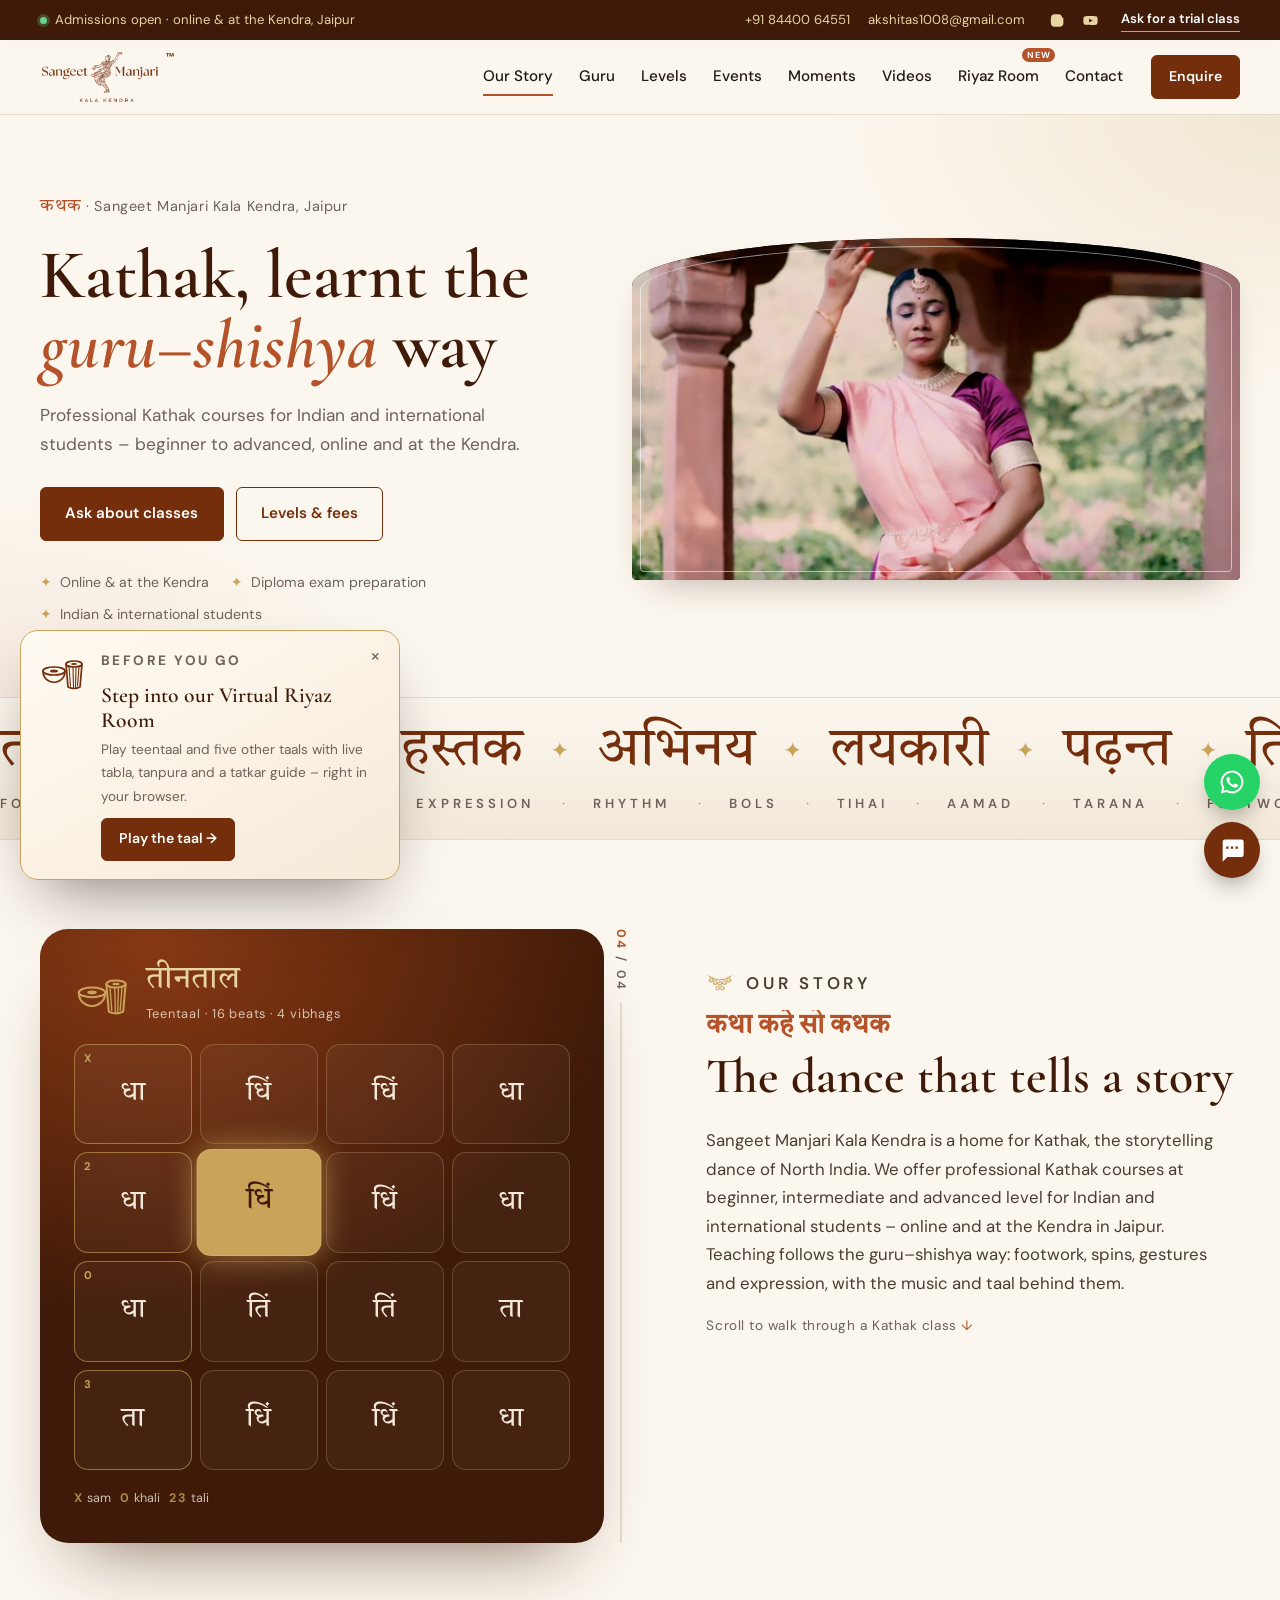
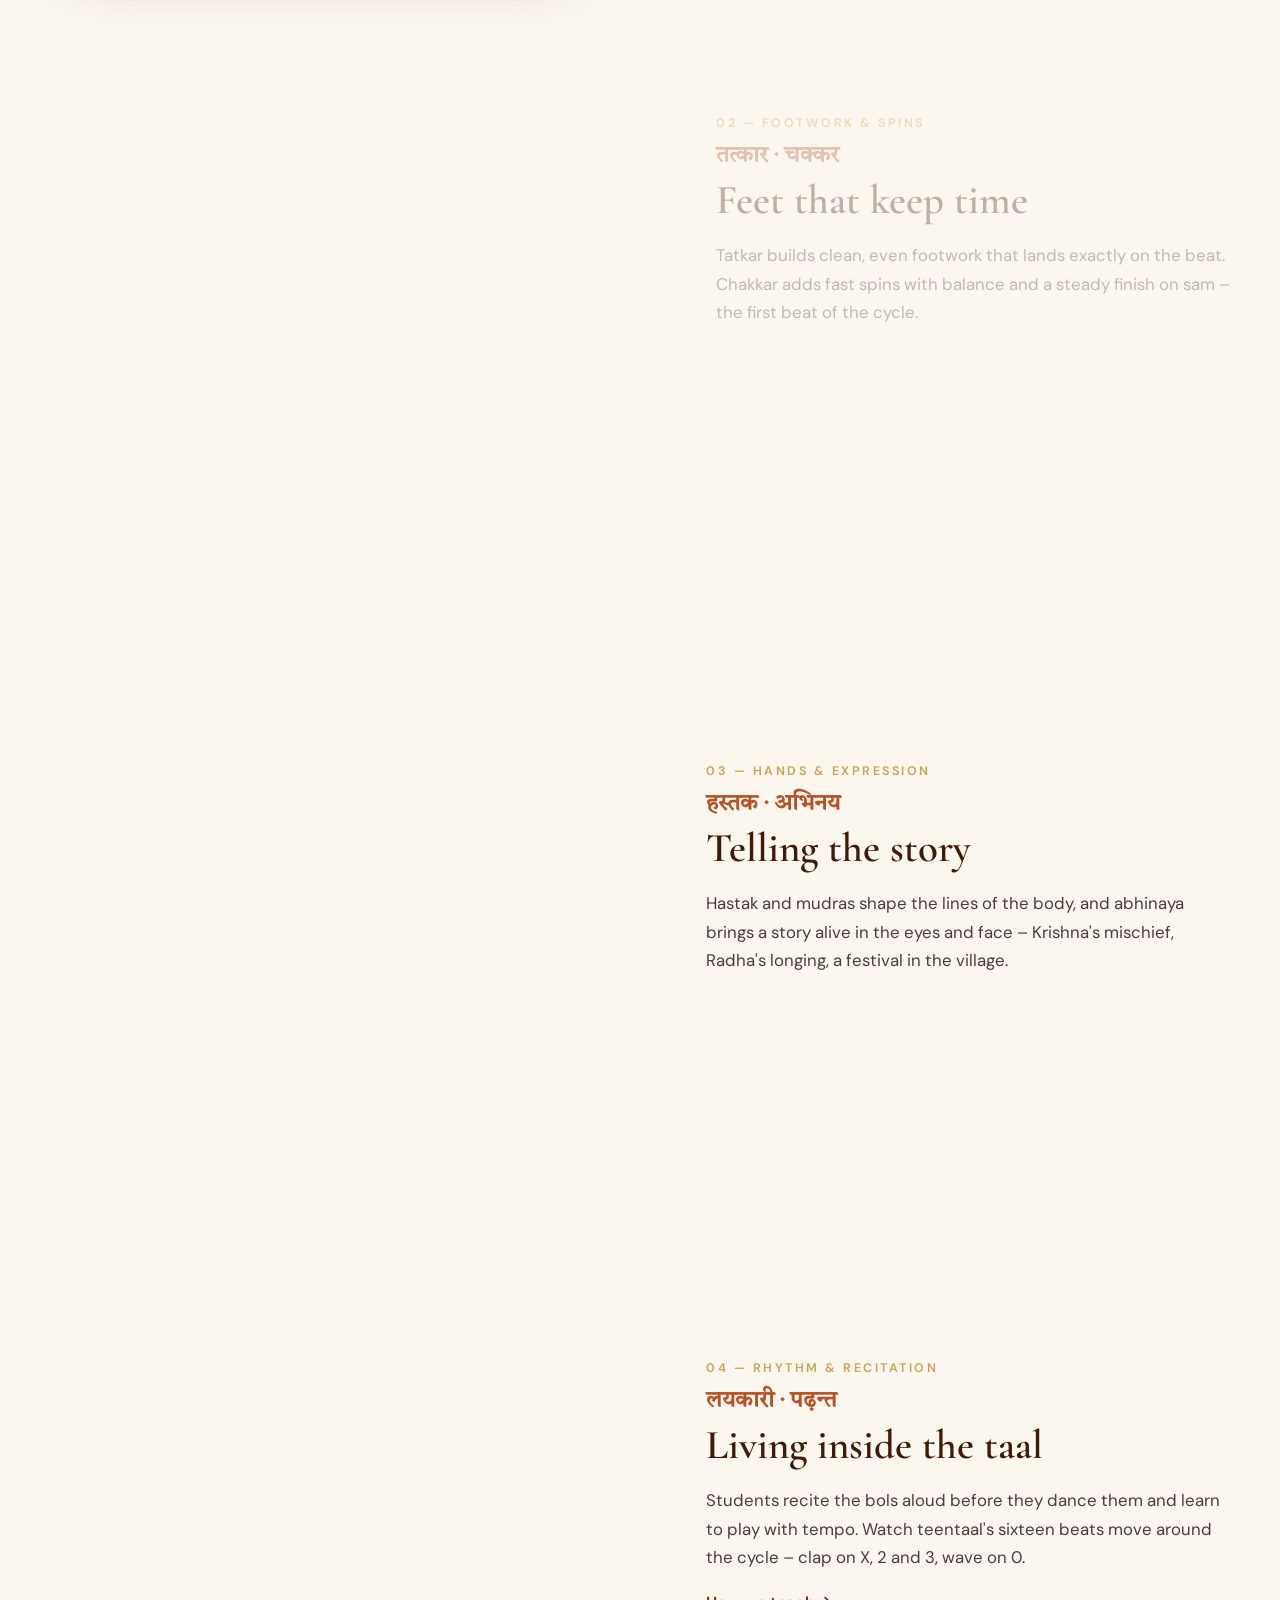
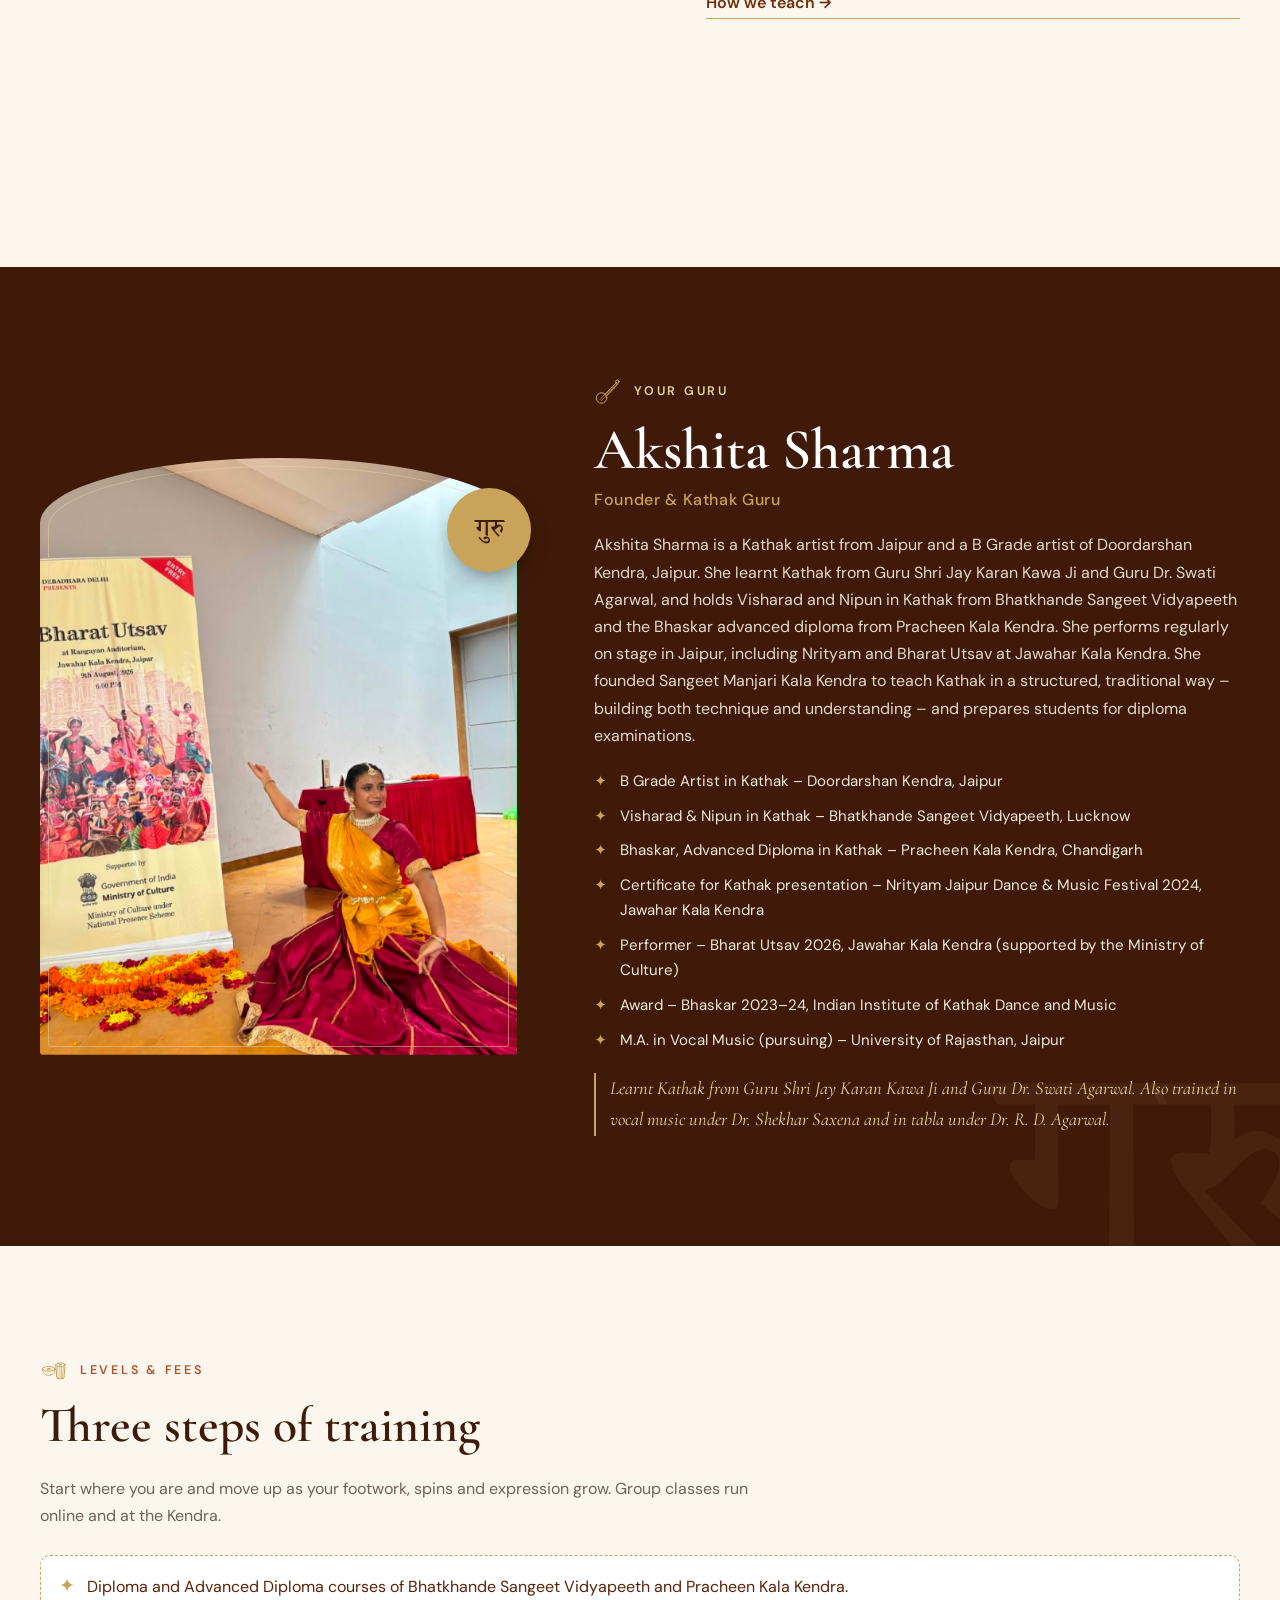
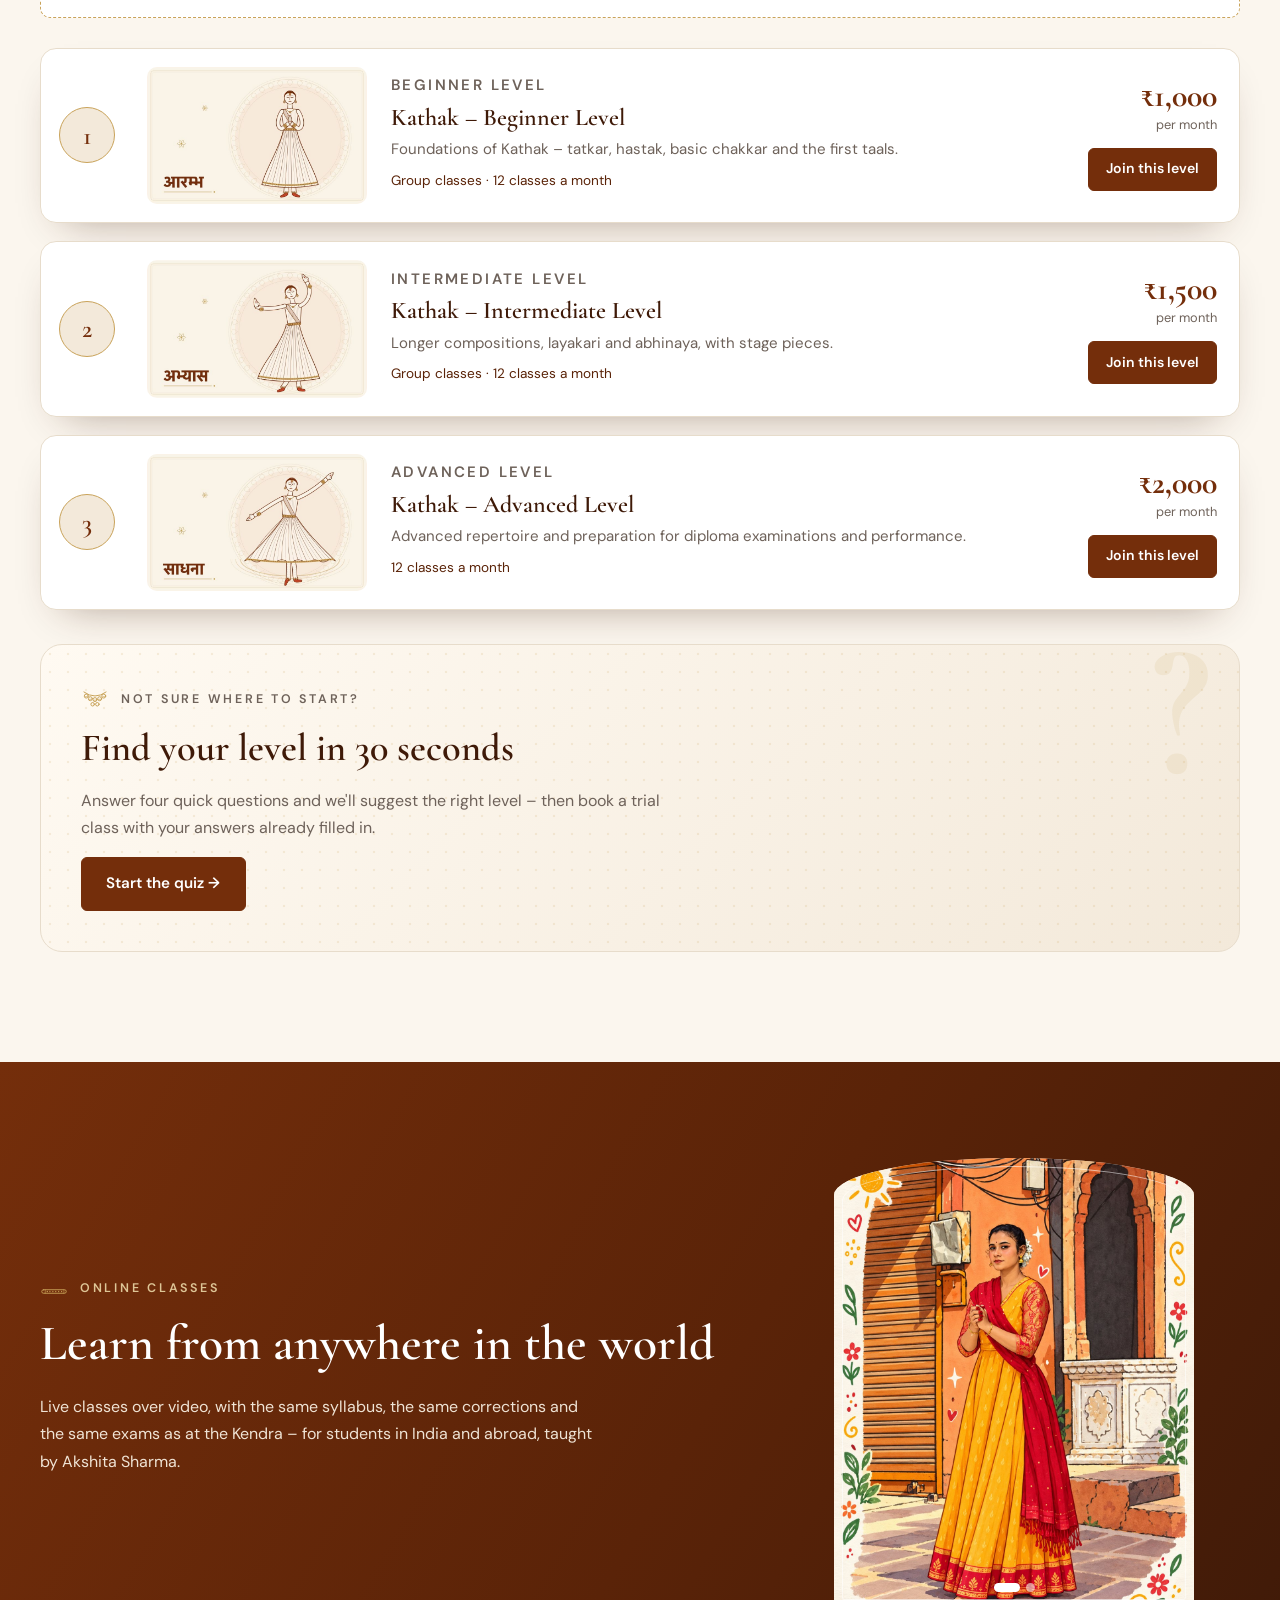
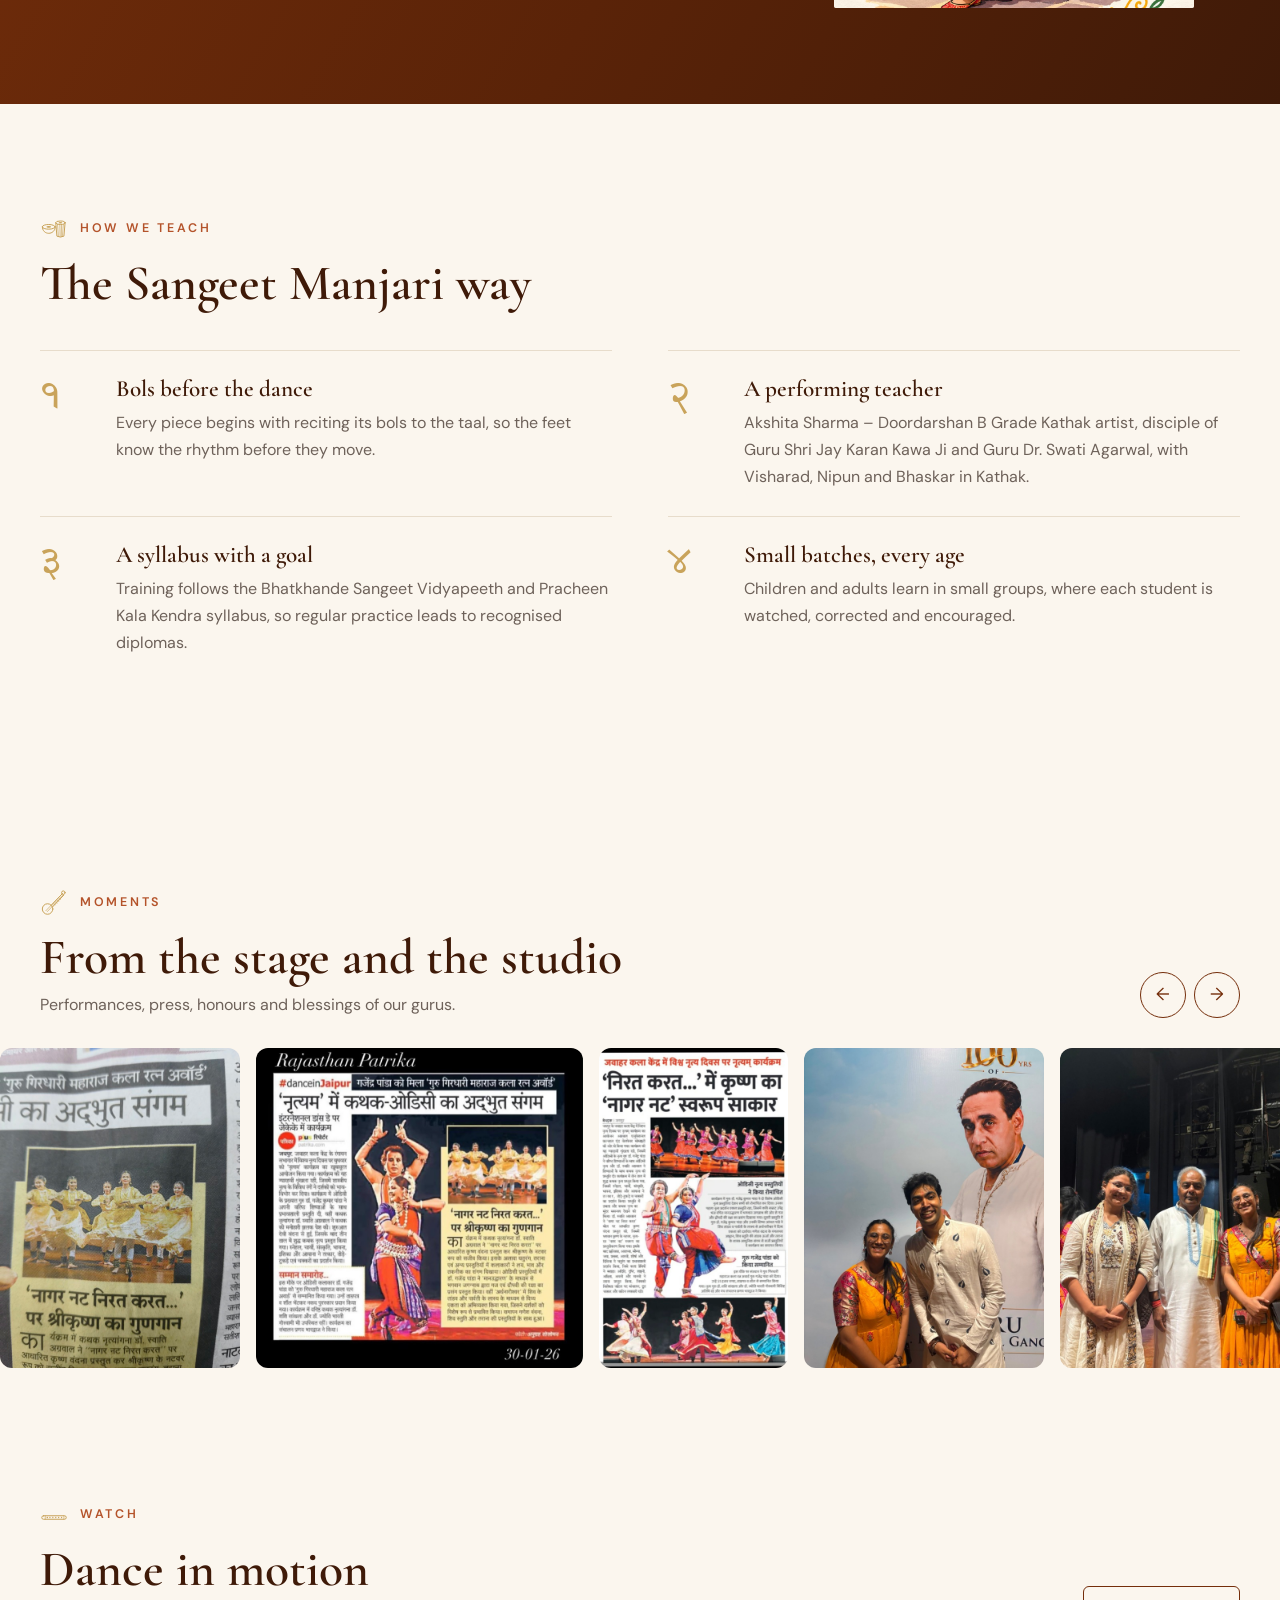
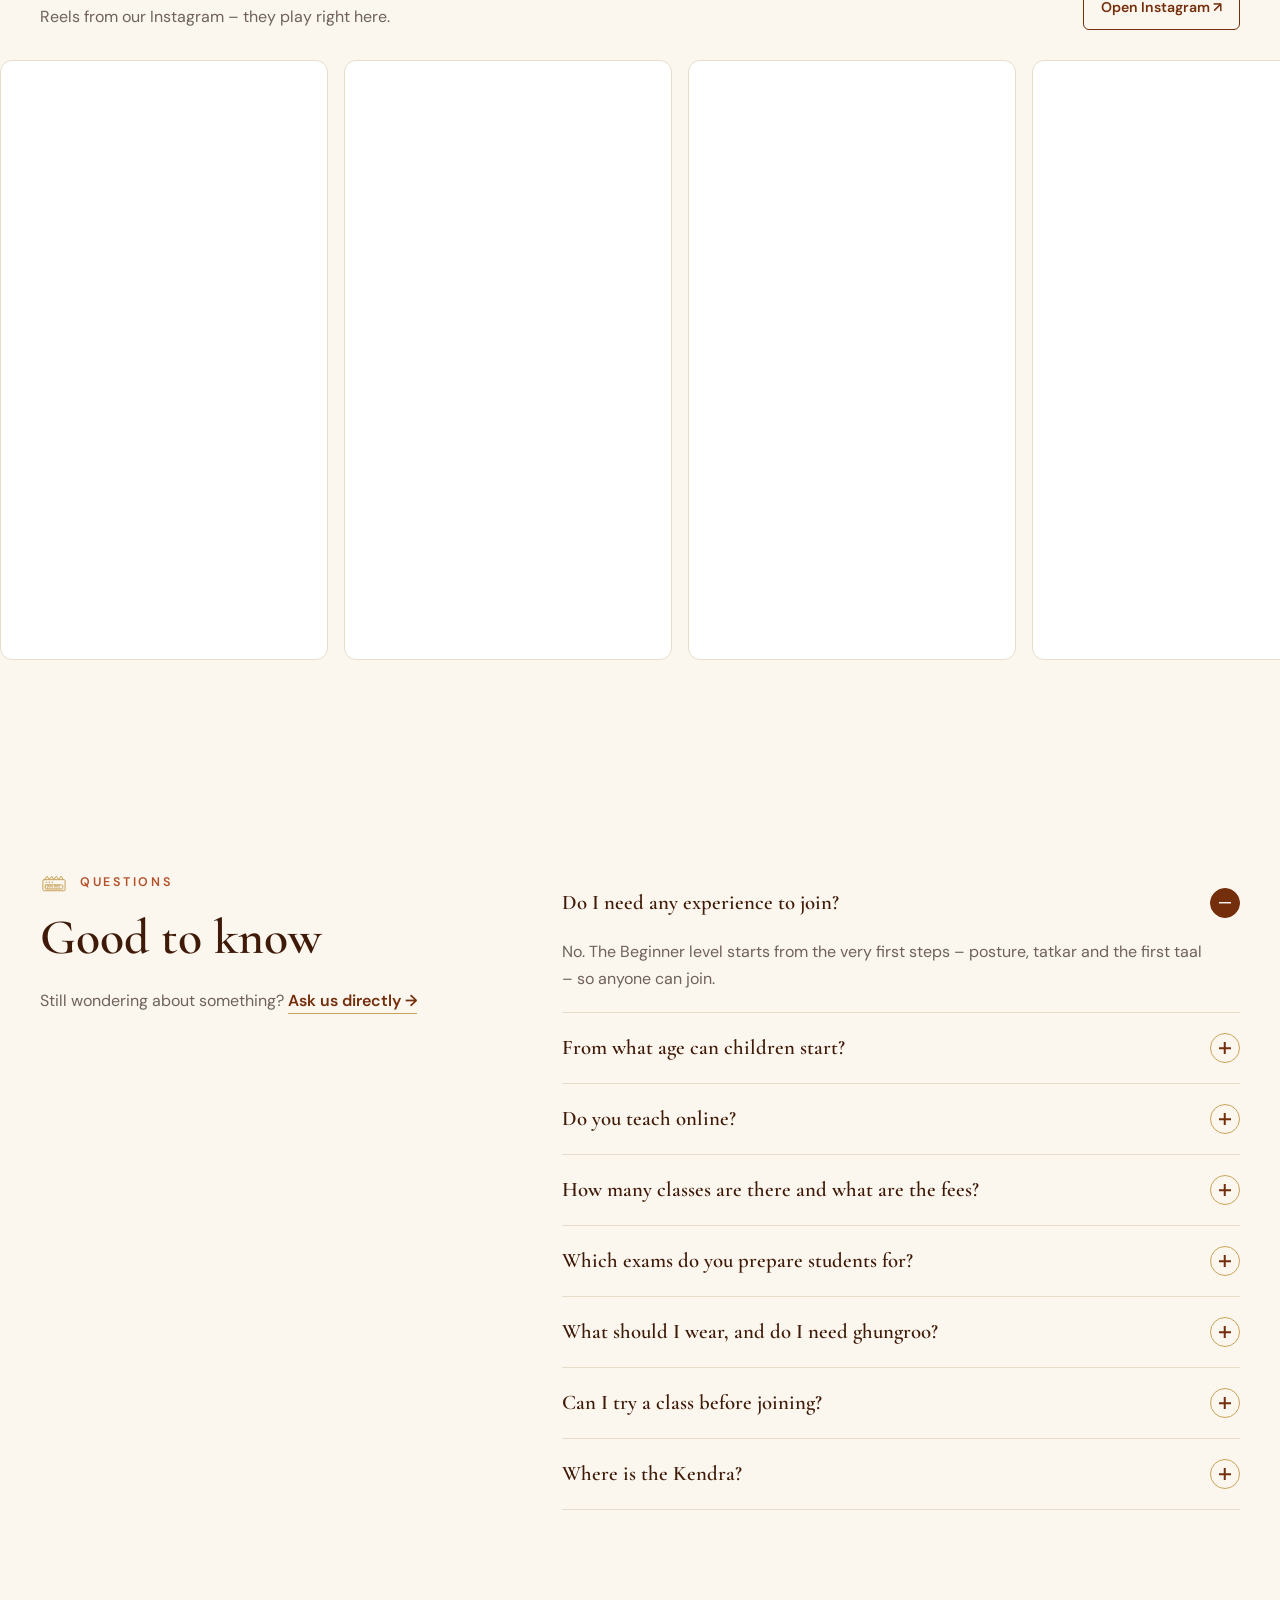
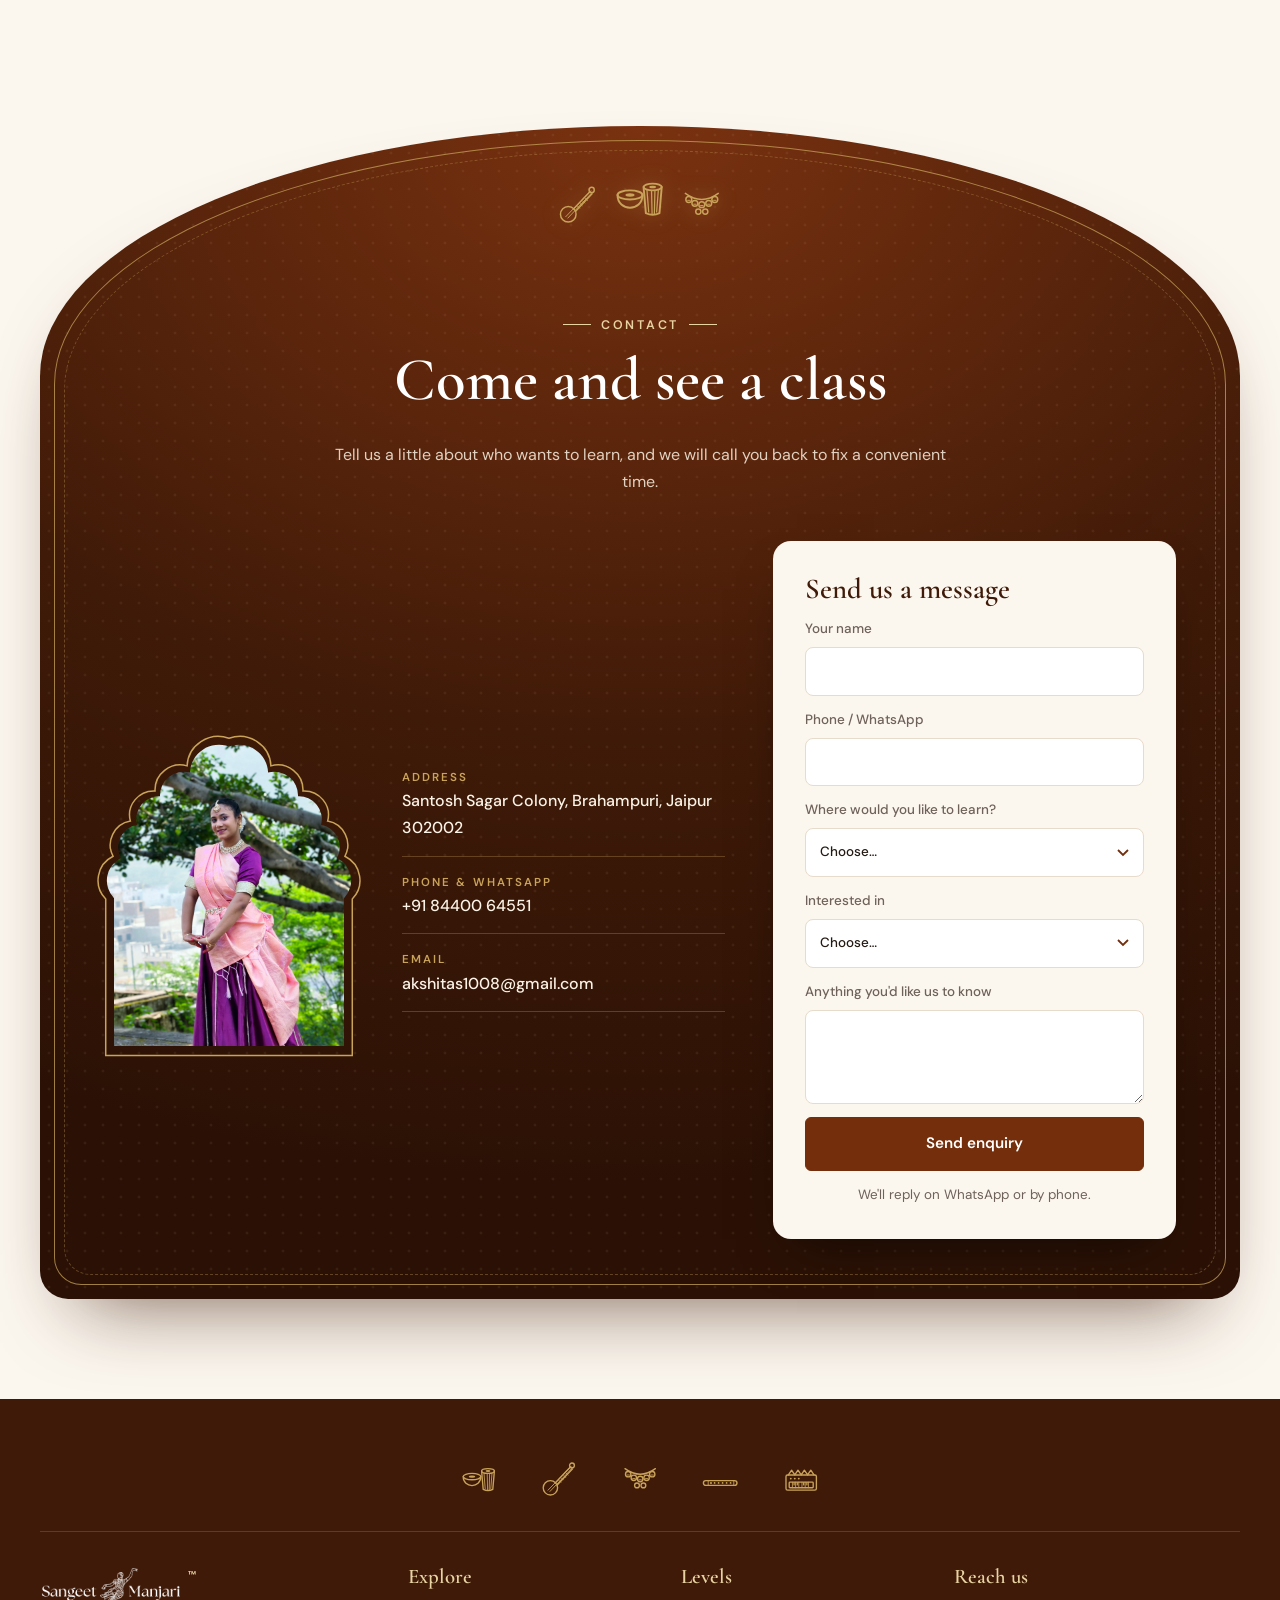
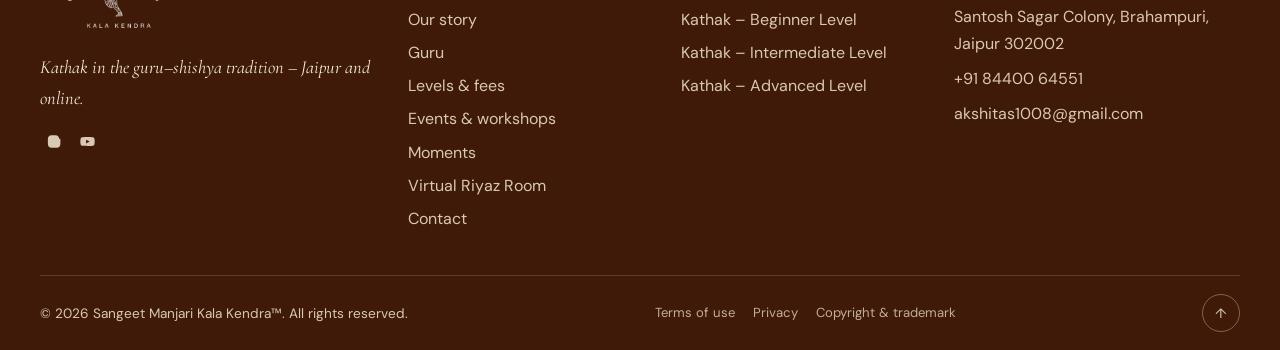
==== commit 9a35d3d5: "Trademark mark on the logo, copyright line, Terms of use and Privacy pages (local) Co-Authored-By: C" ====
--- a/index.html
+++ b/index.html
@@ -15,7 +15,7 @@
   <link rel="preconnect" href="https://fonts.googleapis.com">
   <link rel="preconnect" href="https://fonts.gstatic.com" crossorigin>
   <link href="https://fonts.googleapis.com/css2?family=Cormorant+Garamond:ital,wght@0,500;0,600;0,700;1,500;1,600&family=DM+Sans:opsz,wght@9..40,400;9..40,500;9..40,600;9..40,700&family=Tiro+Devanagari+Hindi&display=swap" rel="stylesheet">
-  <link rel="stylesheet" href="styles.css?v=30">
+  <link rel="stylesheet" href="styles.css?v=32">
 </head>
 <body>
 <div class="progress" aria-hidden="true"></div>
@@ -382,7 +382,8 @@
     </div>
   </div>
   <div class="wrap footer-bottom">
-    <span>© <span id="year"></span> Sangeet Manjari Kala Kendra</span>
+    <span>© <span id="year"></span> Sangeet Manjari Kala Kendra™. All rights reserved.</span>
+    <nav class="legal-links" aria-label="Legal"><a href="terms.html">Terms of use</a><a href="privacy.html">Privacy</a><a href="terms.html#copyright">Copyright &amp; trademark</a></nav>
     <a href="#top" class="to-top" aria-label="Back to top">↑</a>
   </div>
 </footer>
--- a/styles.css
+++ b/styles.css
@@ -869,3 +869,19 @@
 .riyaz.tatkar .rz-foot[data-side="L"] { color: var(--terracotta); }
 @media (max-width: 900px) { .rz-grid { grid-template-columns: 1fr; } .rz-tips { grid-template-columns: 1fr; } }
 @media (max-width: 480px) { .rz-taals { grid-template-columns: repeat(2, 1fr); } .rz-bols { font-size: 1.05rem; } }
+
+/* ---------- trademark mark + legal pages ---------- */
+.logo { position: relative; display: inline-block; }
+.logo::after { content: "™"; position: absolute; top: 0; right: -14px; font: 600 .62rem var(--sans); color: var(--brown); }
+.footer .logo::after { color: var(--gold-soft); top: 2px; }
+.legal-links { display: flex; flex-wrap: wrap; gap: 6px 18px; font-size: .82rem; }
+.legal-links a { opacity: .85; border-bottom: 1px solid transparent; }
+.legal-links a:hover { opacity: 1; border-color: var(--gold); color: #fff; }
+.footer-bottom { flex-wrap: wrap; gap: 10px 20px; }
+.legal-hero { padding-bottom: clamp(26px, 4vw, 40px); }
+.legal { max-width: 820px; padding: clamp(36px, 6vw, 64px) 0 clamp(50px, 8vw, 90px); }
+.legal .lead { font-size: 1.1rem; color: #4a3d34; }
+.legal h2 { font-size: clamp(1.5rem, 2.6vw, 1.9rem); margin: 34px 0 10px; padding-top: 6px; scroll-margin-top: 100px; }
+.legal p, .legal li { color: #4a3d34; }
+.legal ul { padding-left: 20px; display: grid; gap: 6px; }
+.legal a { color: var(--brown); border-bottom: 1px solid var(--gold); }
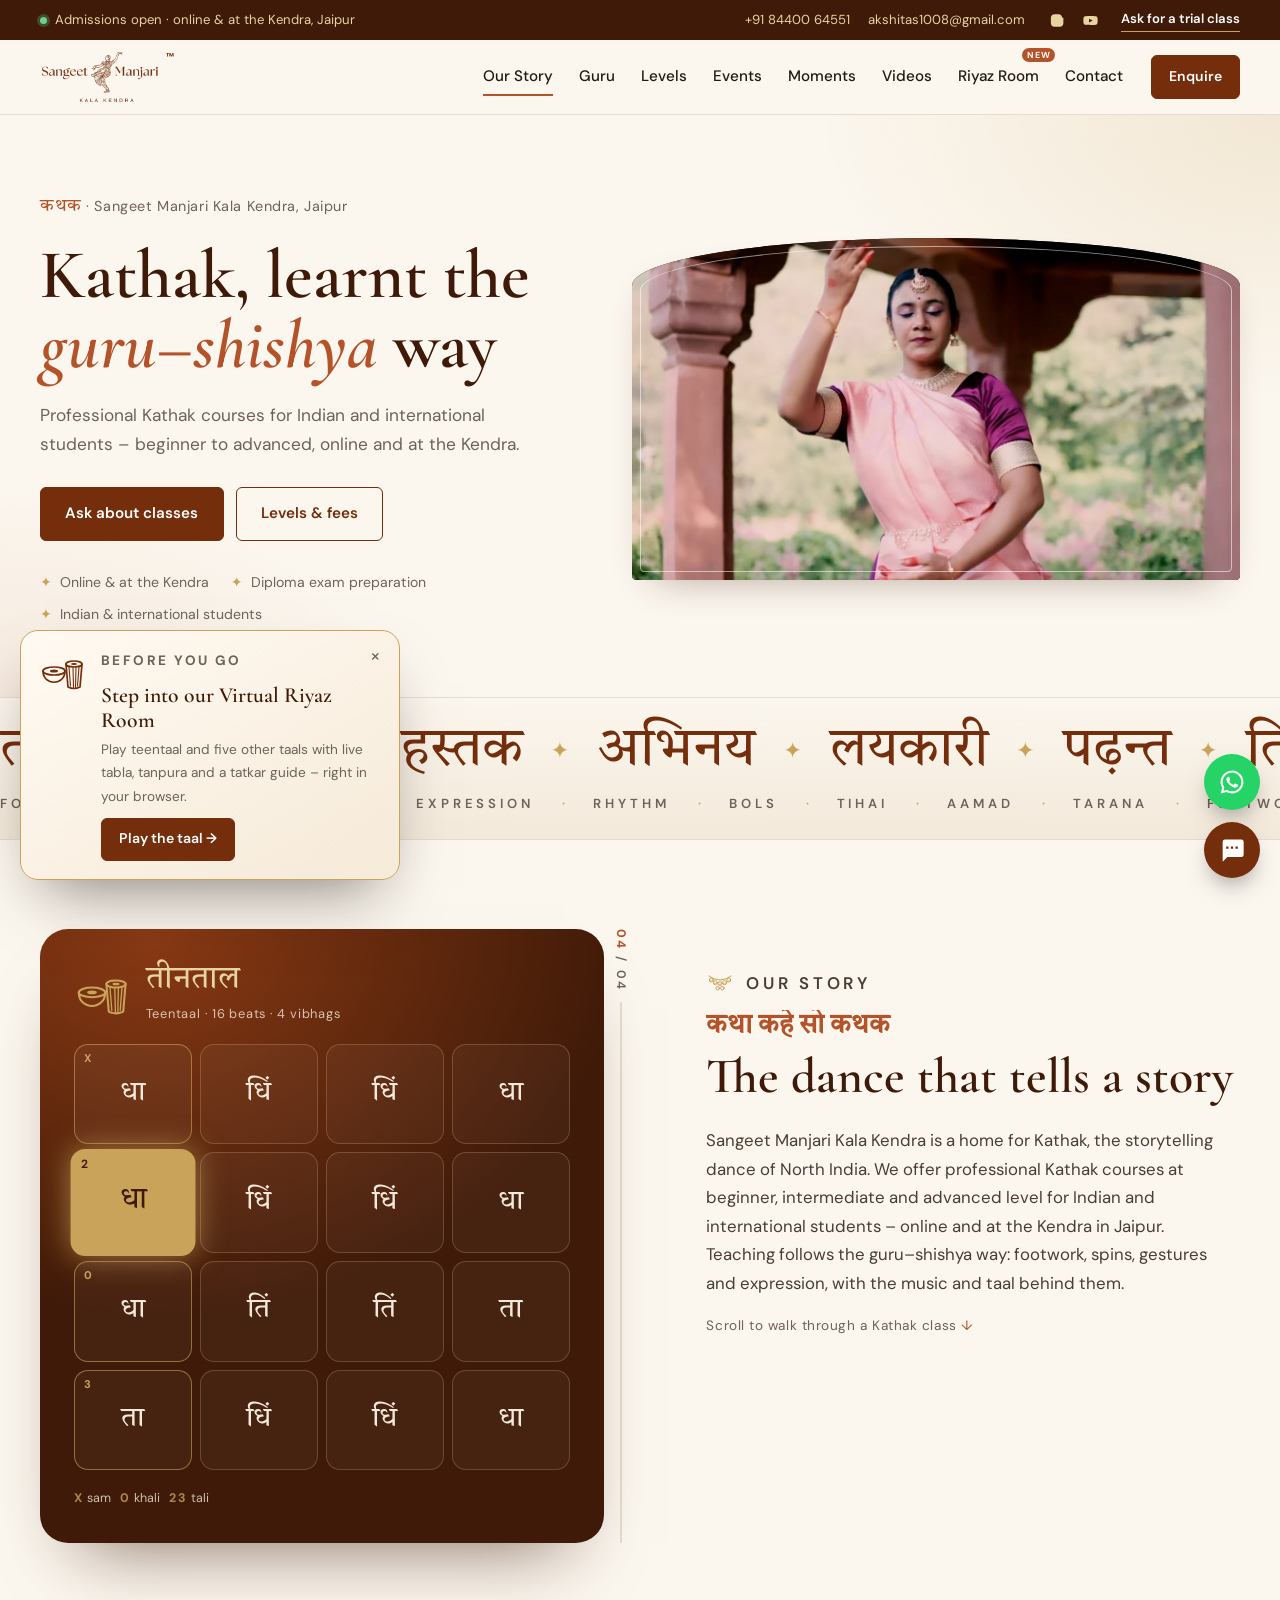
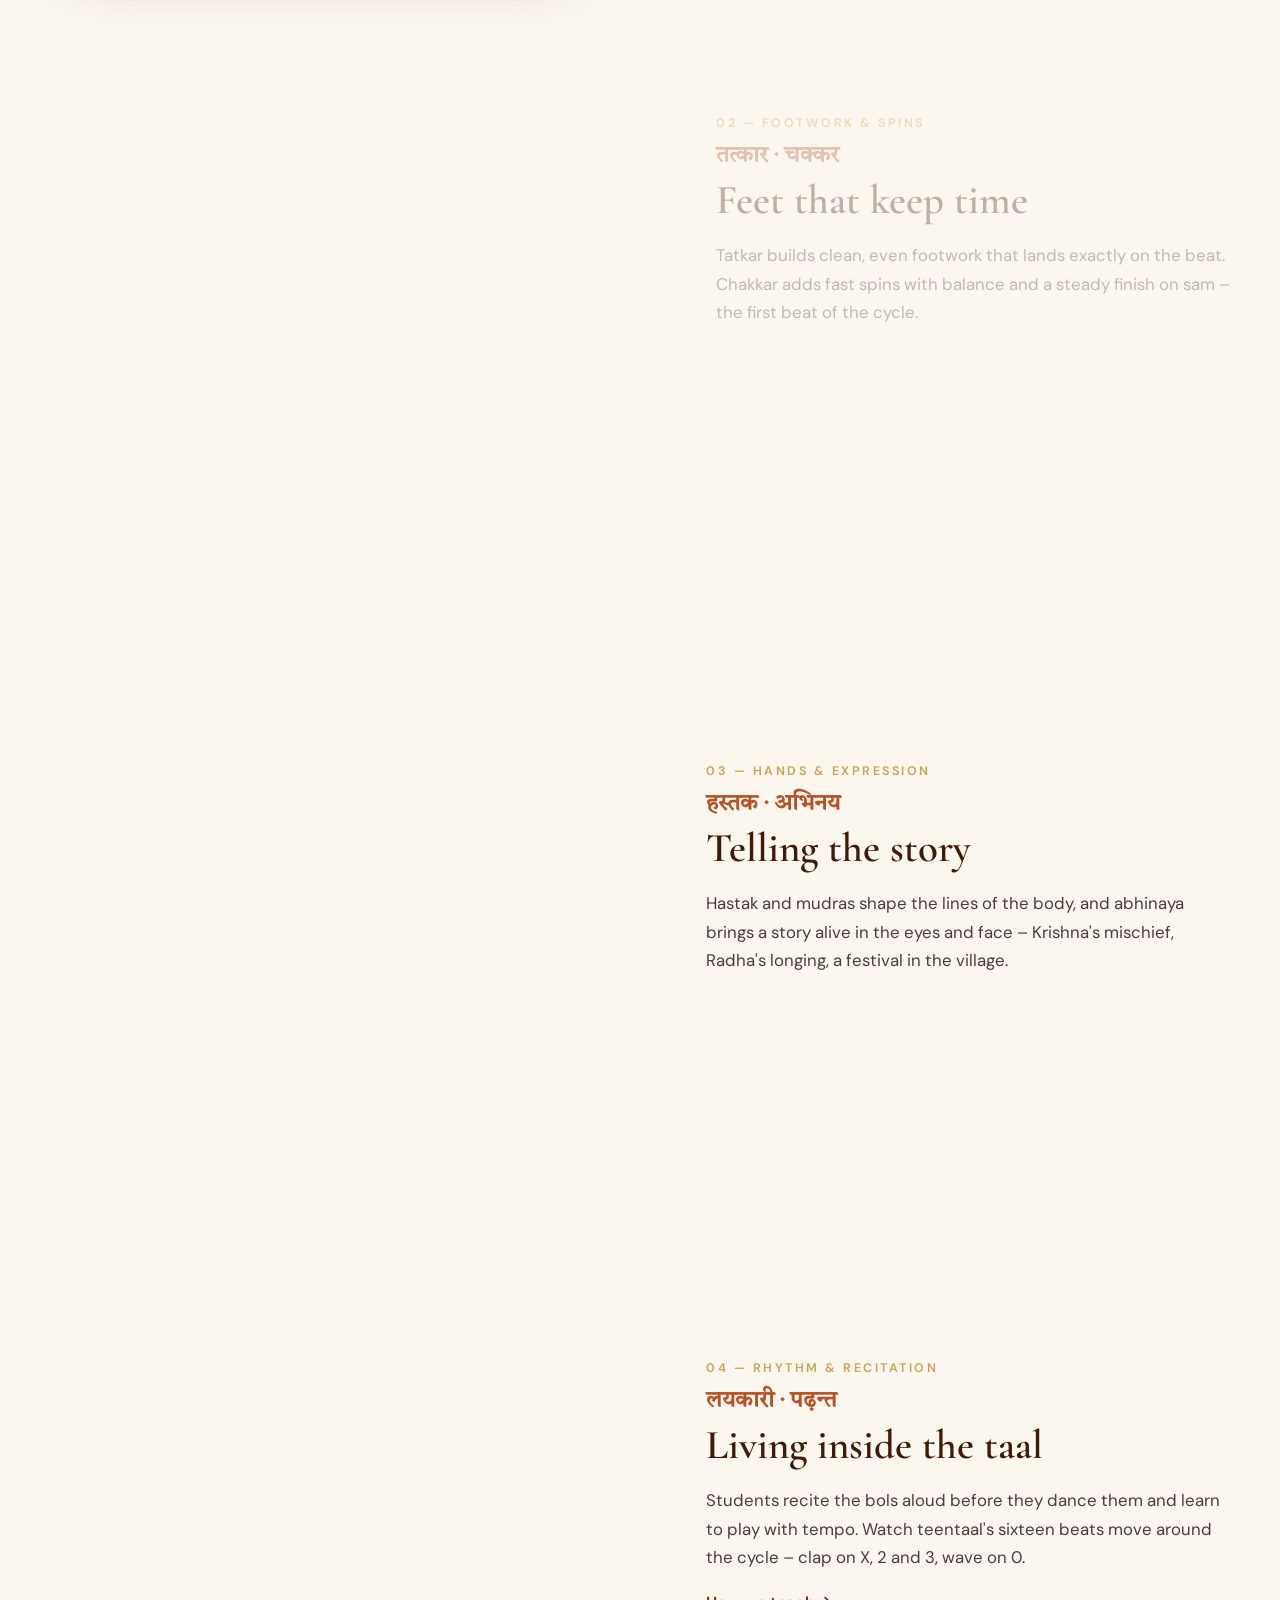
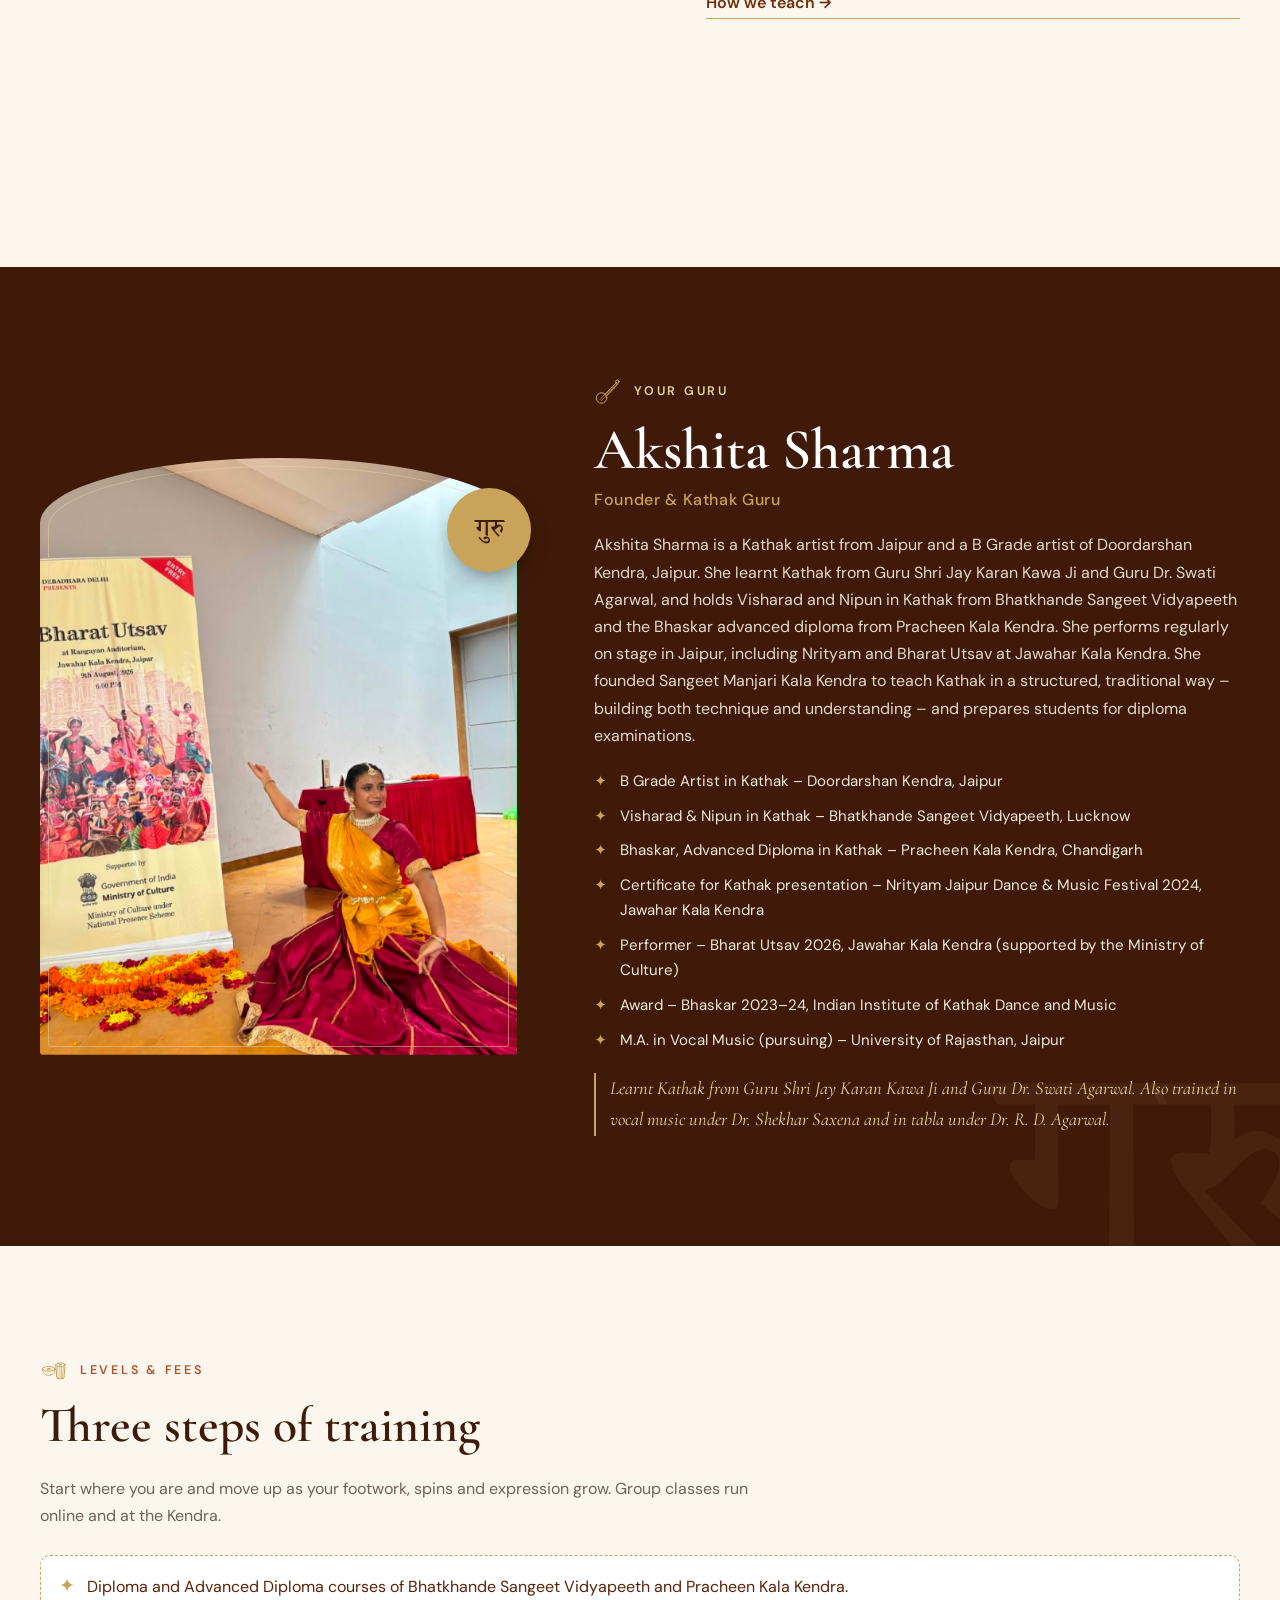
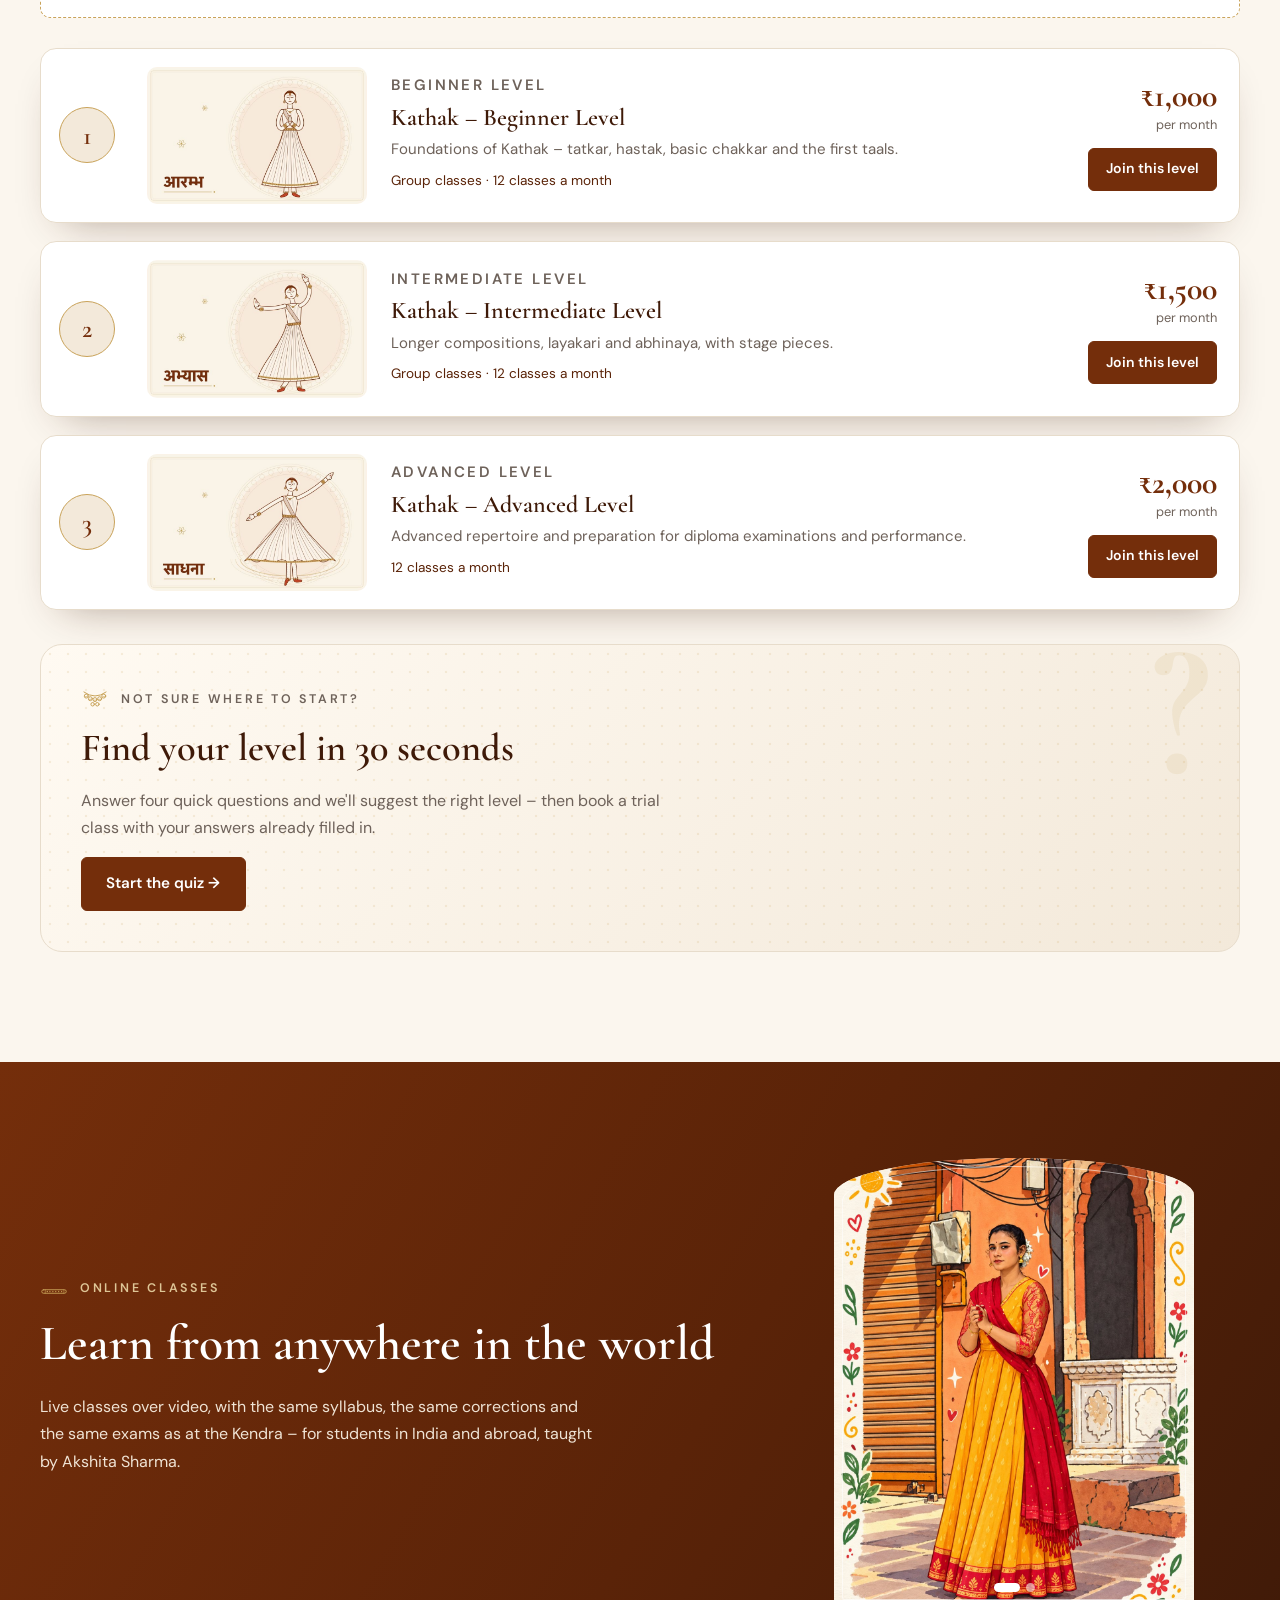
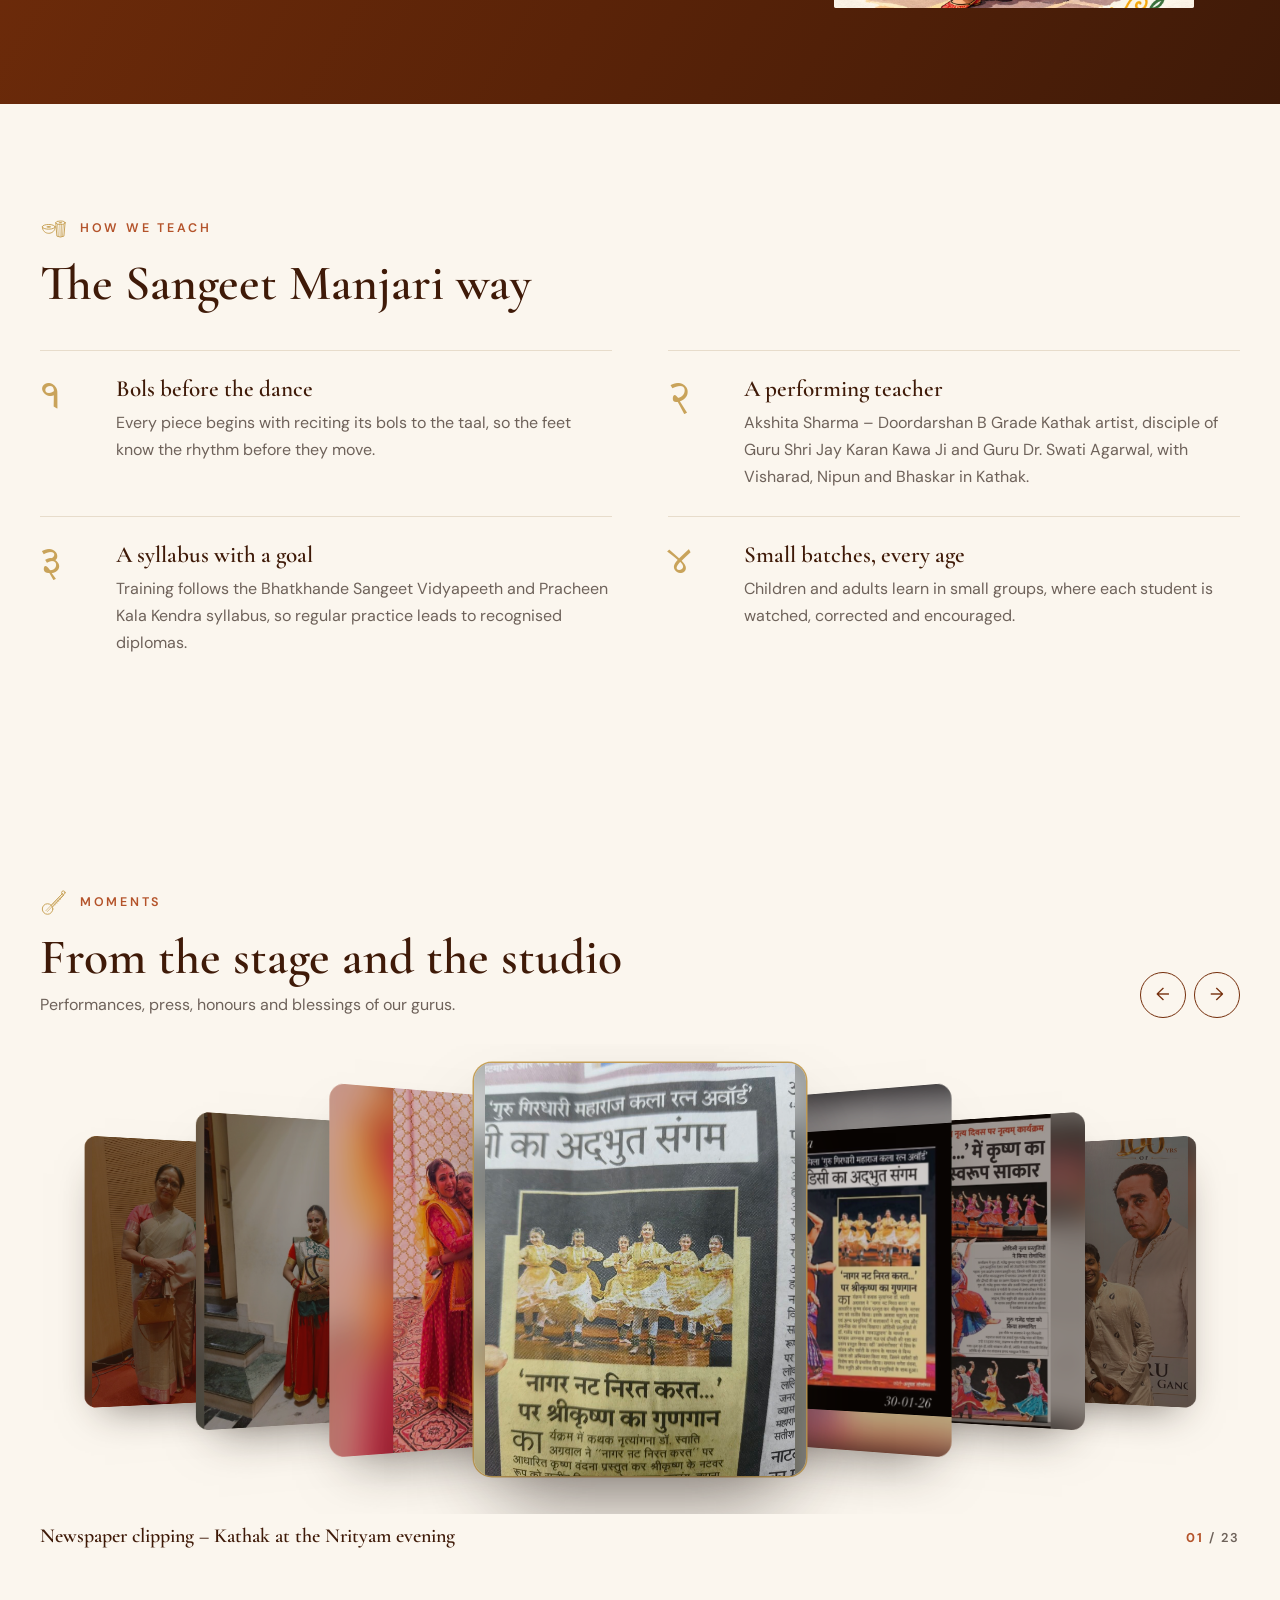
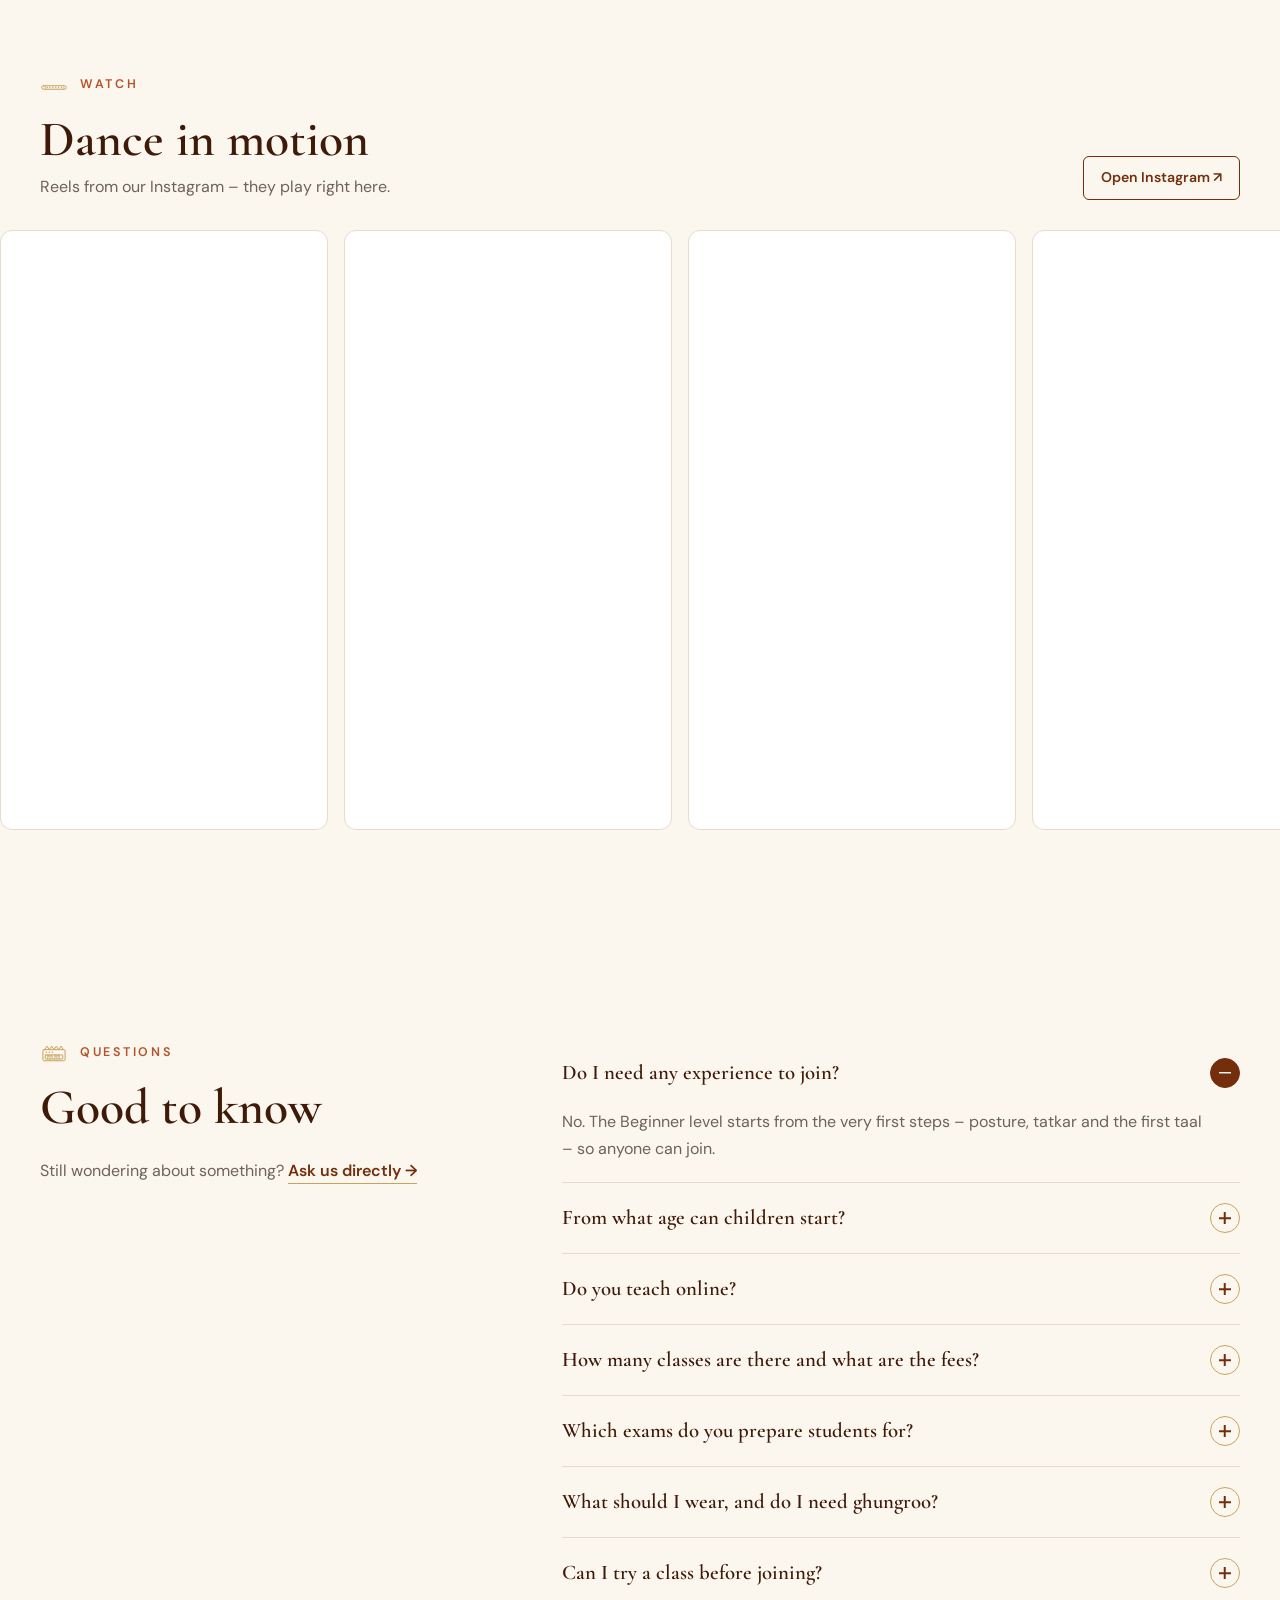
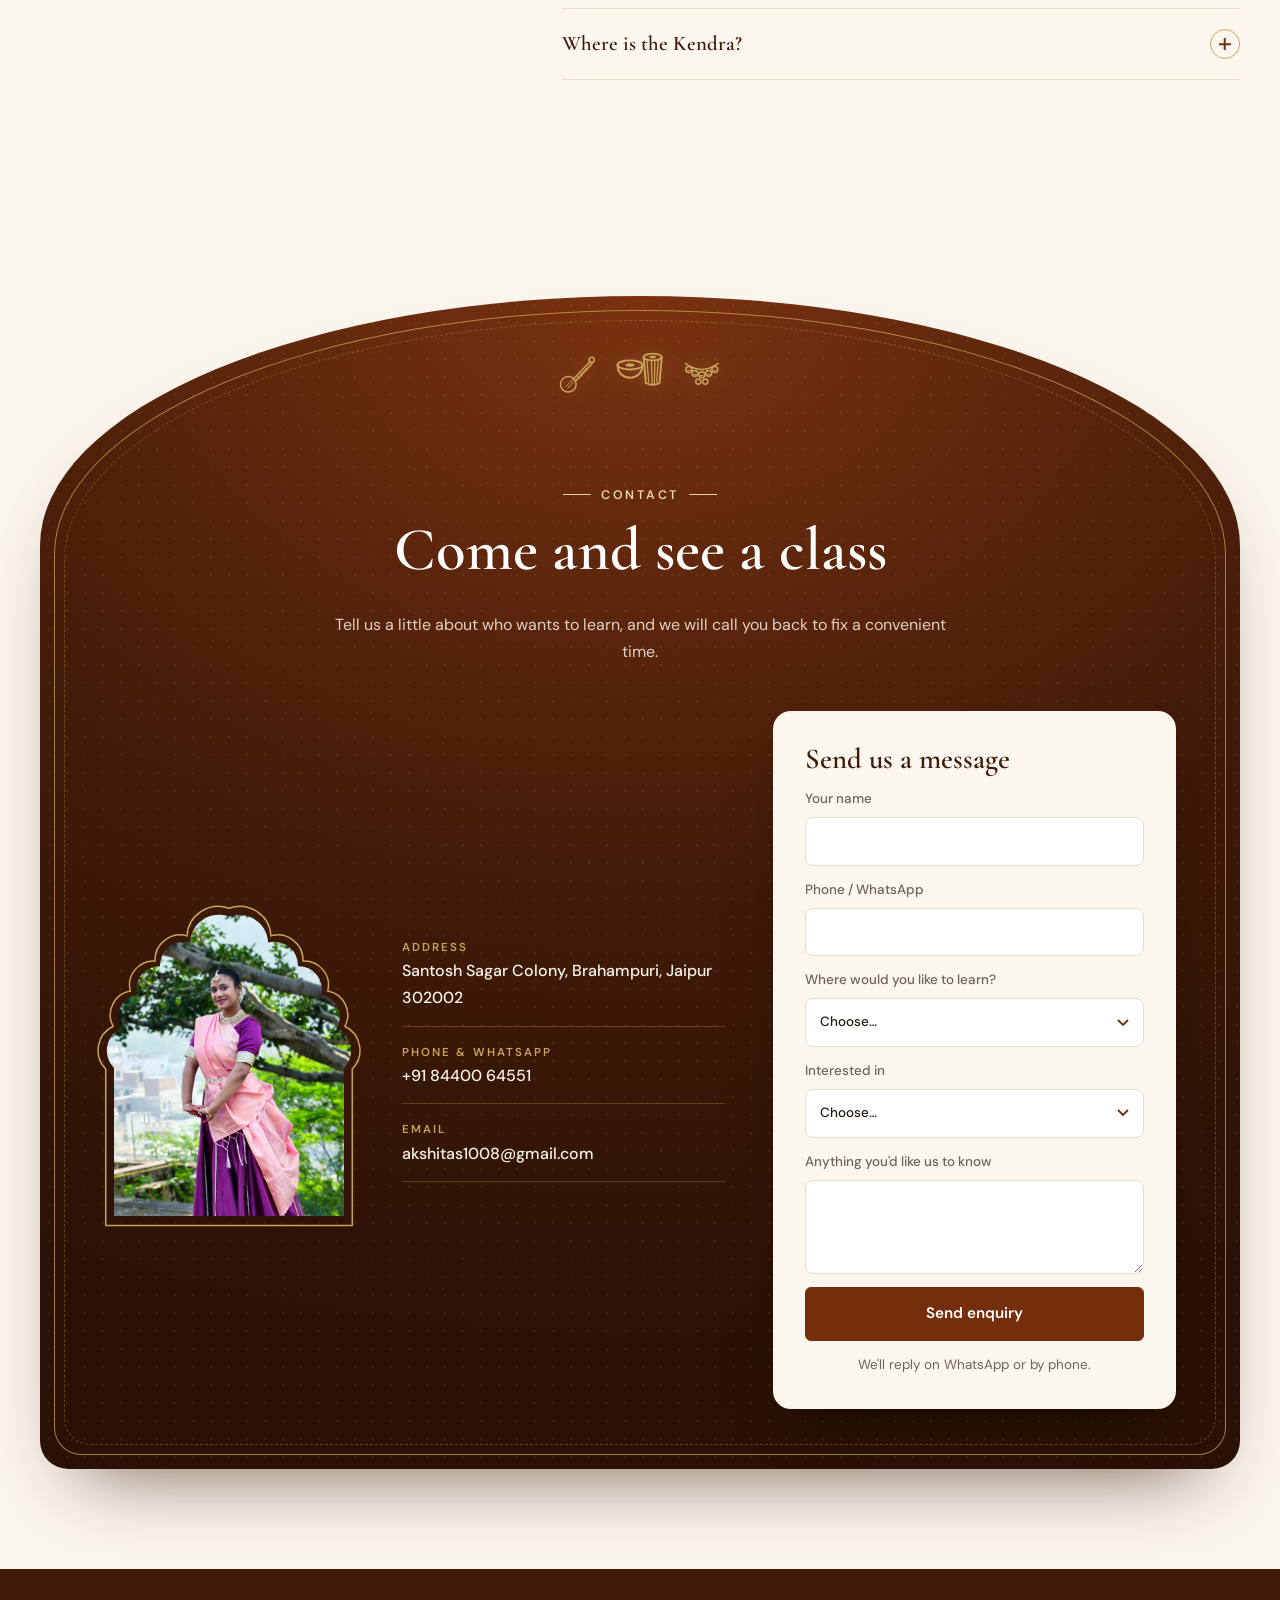
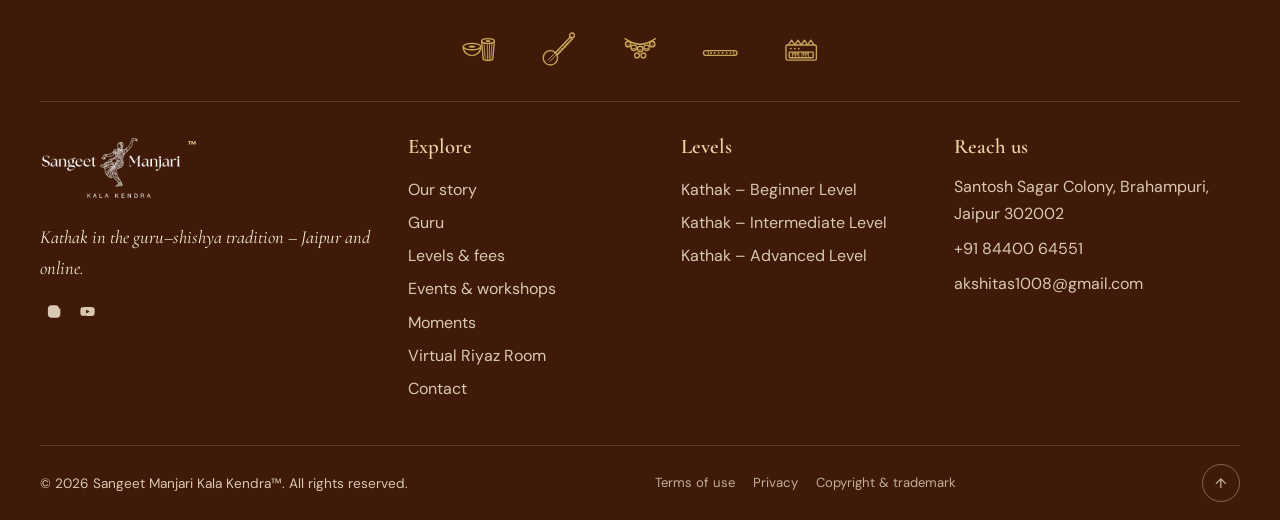
==== commit 9ae63138: "Moments: 3D coverflow carousel that turns by itself Co-Authored-By: Claude Opus 5.5 <noreply@anthrop" ====
--- a/index.html
+++ b/index.html
@@ -15,7 +15,7 @@
   <link rel="preconnect" href="https://fonts.googleapis.com">
   <link rel="preconnect" href="https://fonts.gstatic.com" crossorigin>
   <link href="https://fonts.googleapis.com/css2?family=Cormorant+Garamond:ital,wght@0,500;0,600;0,700;1,500;1,600&family=DM+Sans:opsz,wght@9..40,400;9..40,500;9..40,600;9..40,700&family=Tiro+Devanagari+Hindi&display=swap" rel="stylesheet">
-  <link rel="stylesheet" href="styles.css?v=32">
+  <link rel="stylesheet" href="styles.css?v=33">
 </head>
 <body>
 <div class="progress" aria-hidden="true"></div>
@@ -288,9 +288,10 @@
 <section class="moments" id="gallery" data-section="gallery">
   <div class="wrap row-head">
     <div><p class="label"><span class="ico" data-ico="sitar"></span>Moments</p><h2>From the stage and the studio</h2><p>Performances, press, honours and blessings of our gurus.</p></div>
-    <div class="arrows" data-part="gallery.arrows"><button data-scroll="-1" data-target="photo-track" aria-label="Previous">←</button><button data-scroll="1" data-target="photo-track" aria-label="Next">→</button></div>
-  </div>
-  <div class="track" id="photo-track"></div>
+    <div class="arrows" data-part="gallery.arrows"><button data-cf="-1" aria-label="Previous photo">←</button><button data-cf="1" aria-label="Next photo">→</button></div>
+  </div>
+  <div class="cflow" id="photo-track" tabindex="0" aria-roledescription="carousel" aria-label="Moments photos"></div>
+  <div class="wrap cf-meta"><p class="cf-caption" aria-live="polite"></p><p class="cf-count"><b>01</b> / <span>01</span></p></div>
 </section>
 
 <!-- ===== VIDEOS ===== -->
@@ -447,6 +448,6 @@
   <button class="lb-next" aria-label="Next">›</button>
 </div>
 
-<script src="script.js?v=31"></script>
+<script src="script.js?v=33"></script>
 </body>
 </html>
--- a/styles.css
+++ b/styles.css
@@ -885,3 +885,26 @@
 .legal p, .legal li { color: #4a3d34; }
 .legal ul { padding-left: 20px; display: grid; gap: 6px; }
 .legal a { color: var(--brown); border-bottom: 1px solid var(--gold); }
+
+/* ---------- Moments: coverflow ---------- */
+.cflow { position: relative; height: clamp(360px, 40vw, 470px); perspective: 1400px; transform-style: preserve-3d; overflow: hidden; outline: none; margin-top: 6px; touch-action: pan-y; }
+.cf-slide { position: absolute; left: 50%; top: 4%; width: clamp(240px, 26vw, 340px); height: 88%; margin-left: calc(clamp(240px, 26vw, 340px) / -2);
+  padding: 0; border: 0; border-radius: 18px; overflow: hidden; cursor: pointer; background: var(--paper-2);
+  box-shadow: 0 30px 60px -30px rgba(36,26,20,.6); transform-style: preserve-3d; backface-visibility: hidden;
+  transition: transform .9s cubic-bezier(.2,.8,.2,1), opacity .6s ease, box-shadow .6s; }
+.cf-slide.is-active { cursor: zoom-in; box-shadow: 0 40px 80px -30px rgba(36,26,20,.7), 0 0 0 1.5px var(--gold); }
+.cf-blur { position: absolute; inset: -20px; background-size: cover; background-position: center; filter: blur(18px) saturate(1.1); transform: scale(1.1); opacity: .85; }
+.cf-slide img { position: relative; width: 100%; height: 100%; object-fit: contain; max-width: none; transition: transform .8s ease; }
+.cf-slide.is-active:hover img { transform: scale(1.03); }
+.cf-slide::after { content: ""; position: absolute; inset: 0; background: rgba(36,20,10,var(--shade, 0)); pointer-events: none; transition: background .6s; }
+.cf-slide:focus-visible { outline: 3px solid var(--gold); outline-offset: 3px; }
+.cf-meta { display: flex; justify-content: space-between; align-items: baseline; gap: 20px; margin-top: 10px; }
+.cf-caption { margin: 0; font: 600 1.25rem var(--serif); color: var(--brown-deep); min-height: 1.5em; }
+.cf-count { margin: 0; font: 600 .8rem var(--sans); letter-spacing: .16em; color: var(--muted); white-space: nowrap; }
+.cf-count b { color: var(--terracotta); }
+@media (max-width: 700px) {
+  .cflow { height: 380px; }
+  .cf-slide { width: 66vw; margin-left: -33vw; }
+  .cf-caption { font-size: 1.05rem; }
+}
+@media (prefers-reduced-motion: reduce) { .cf-slide { transition: none; } }
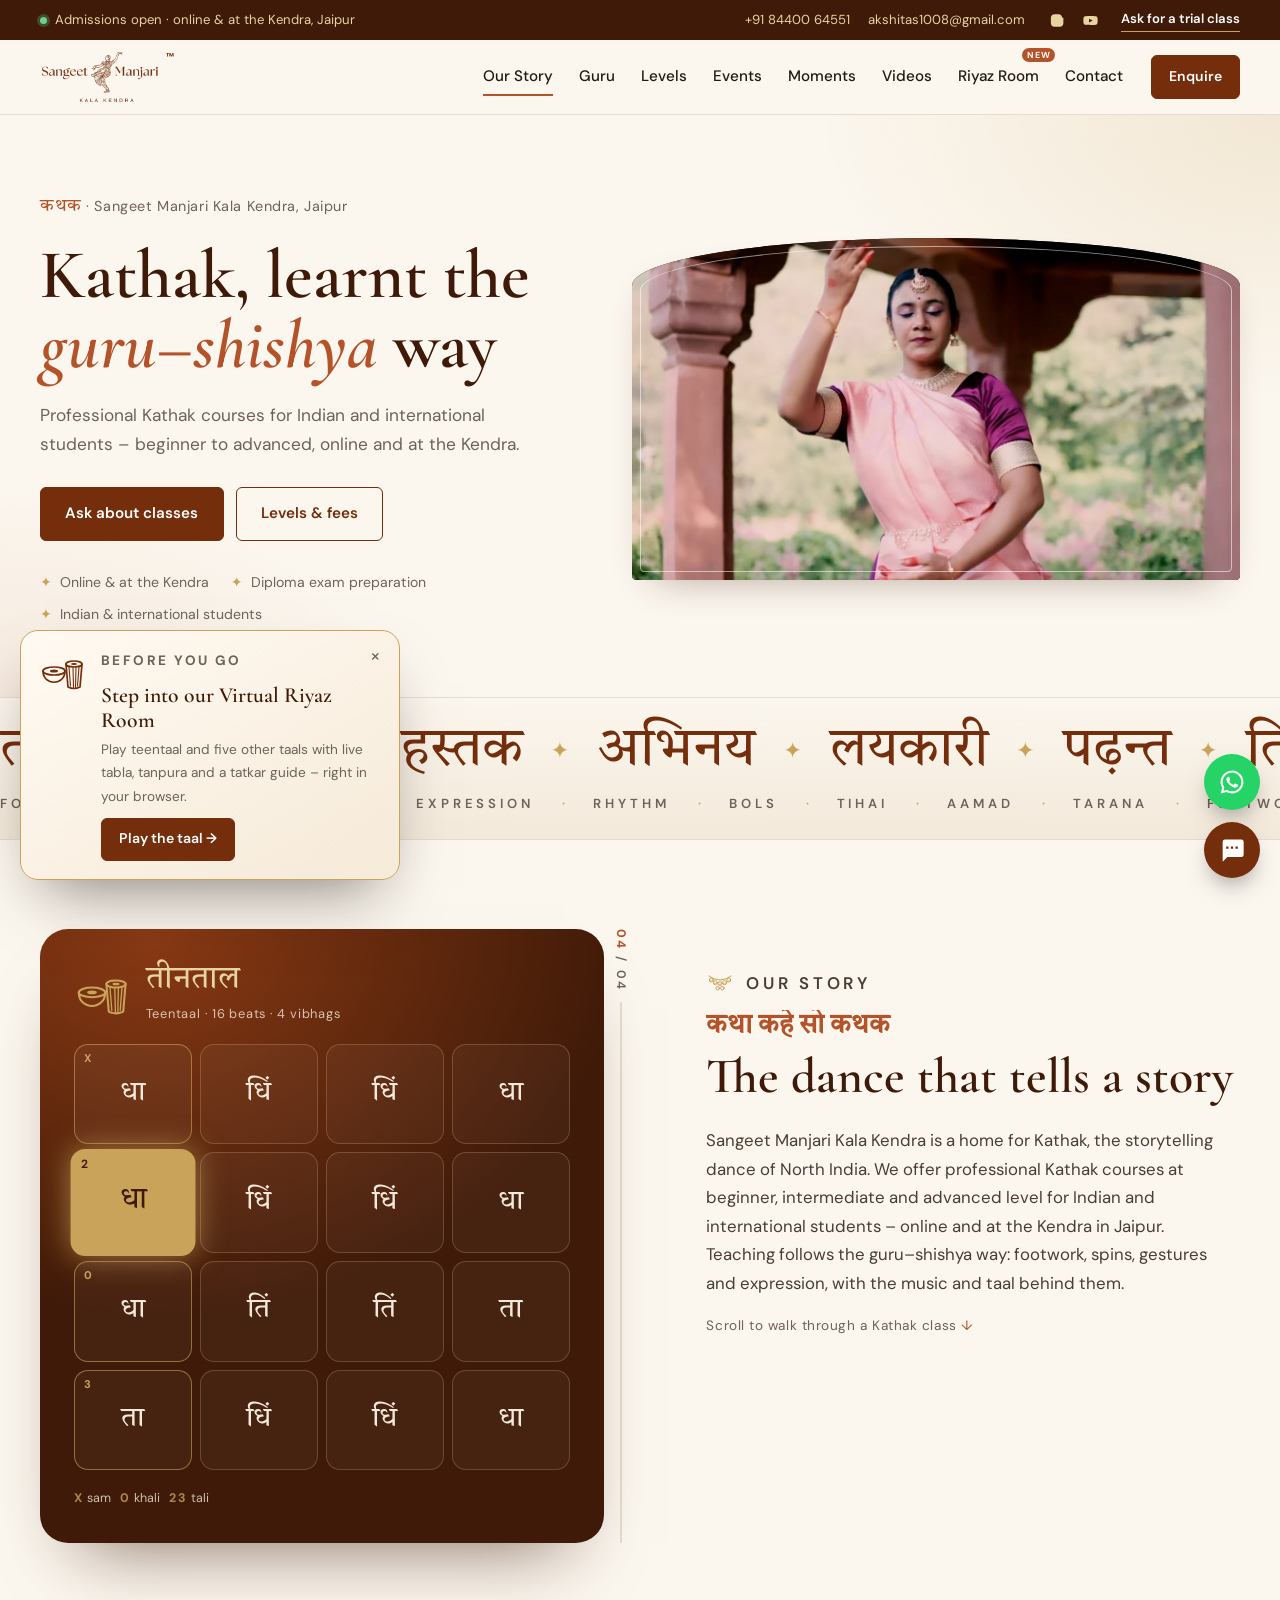
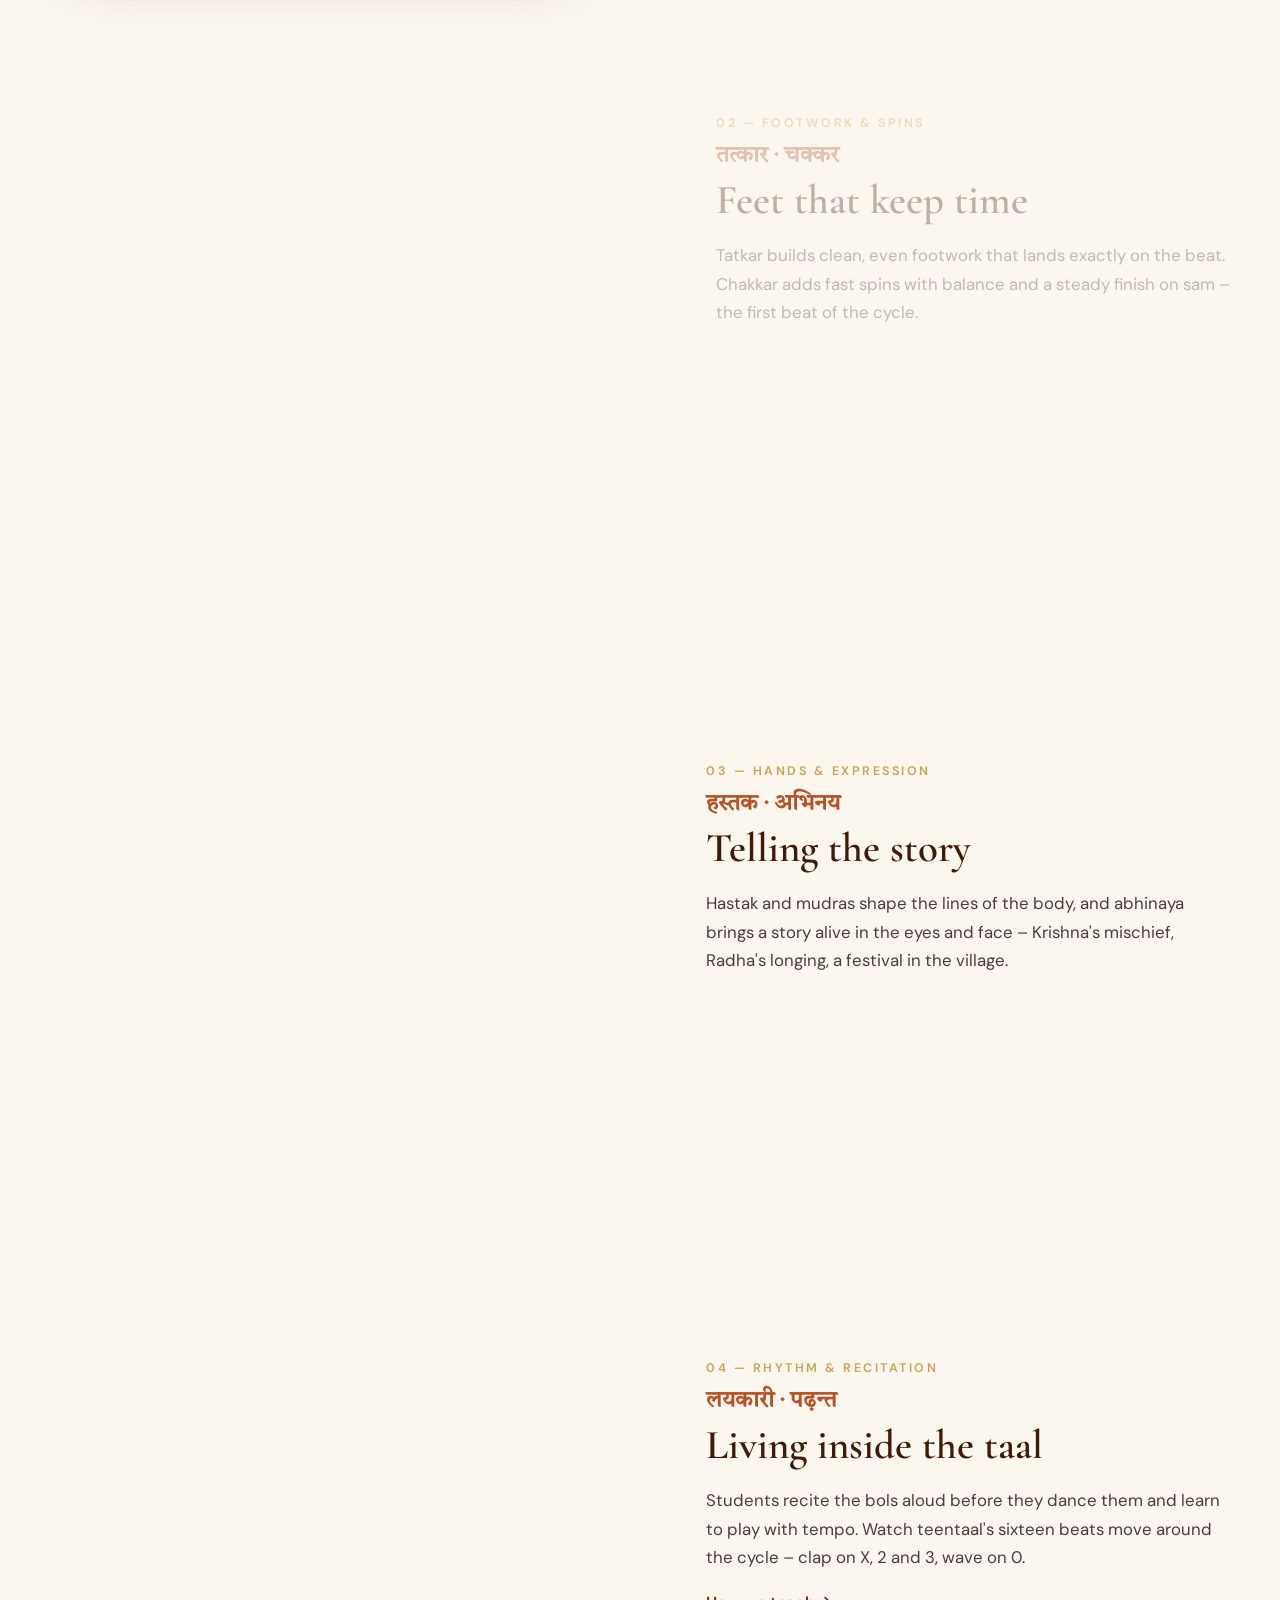
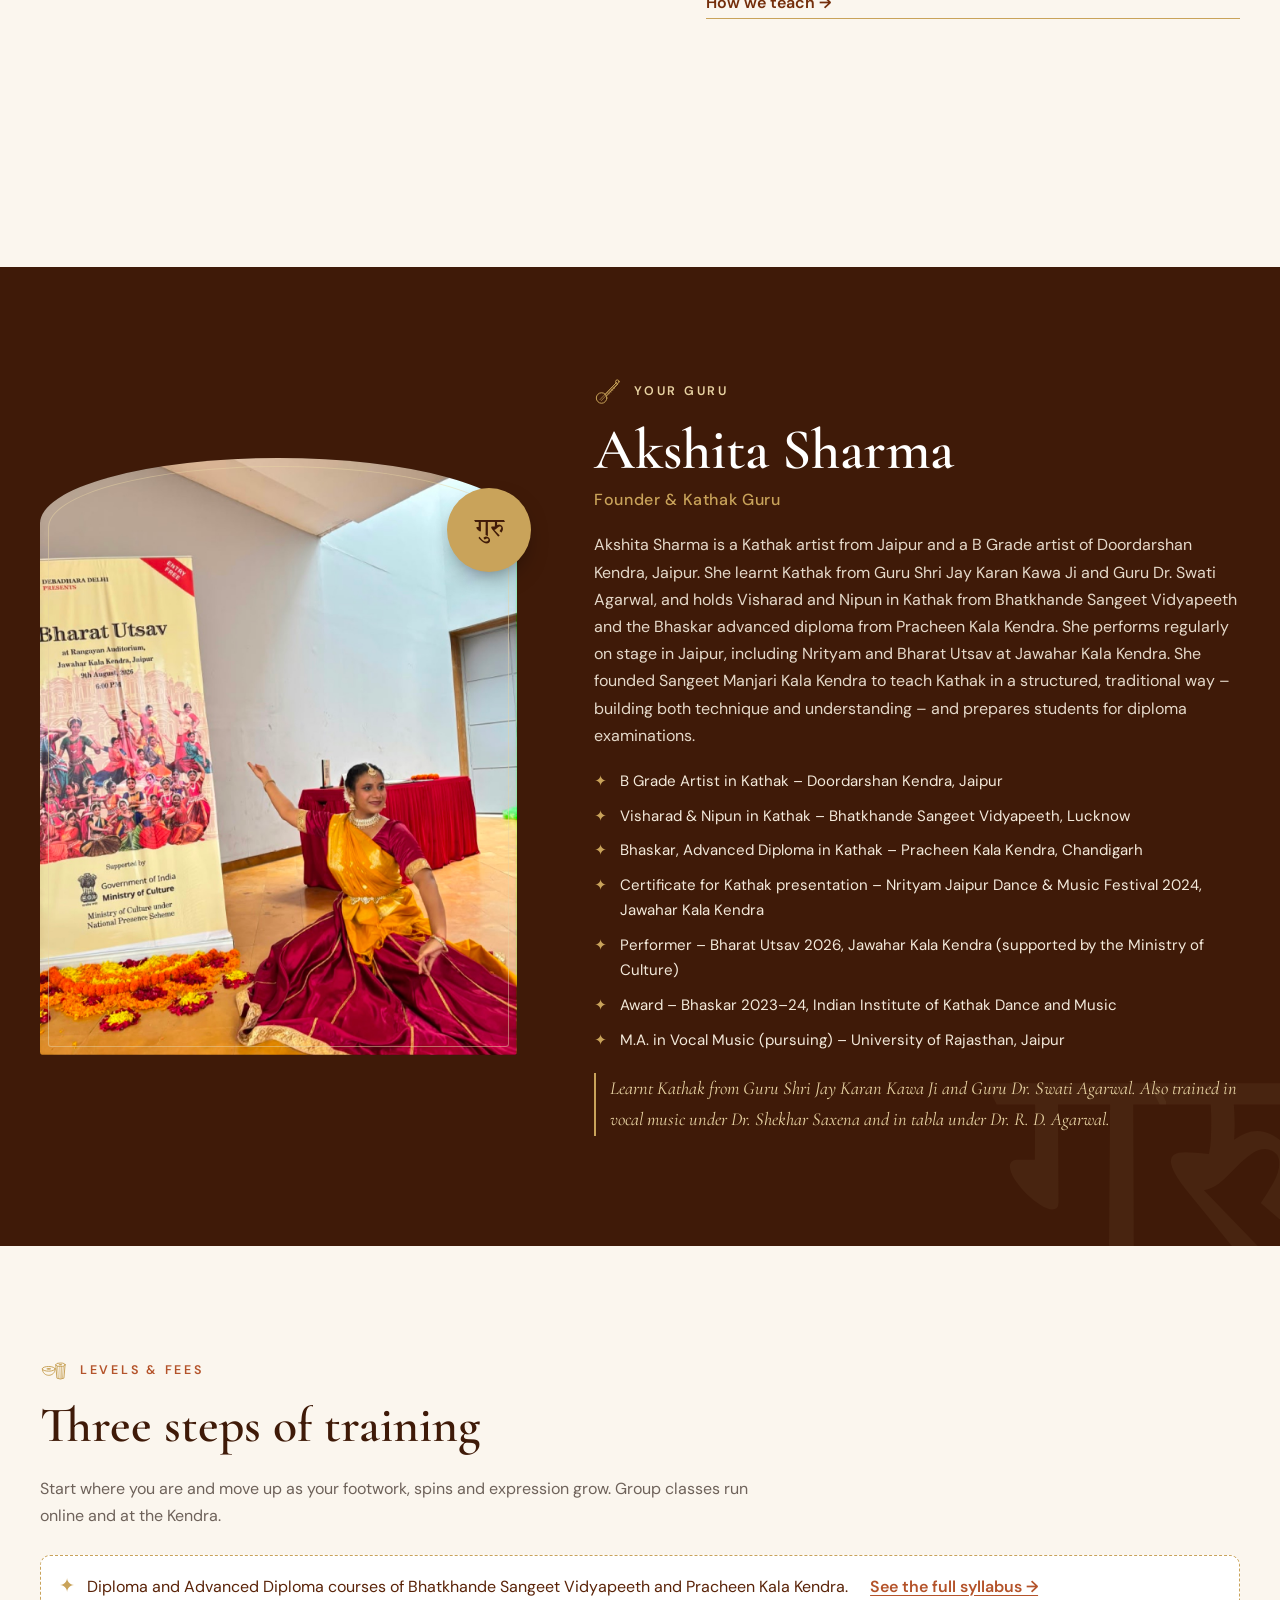
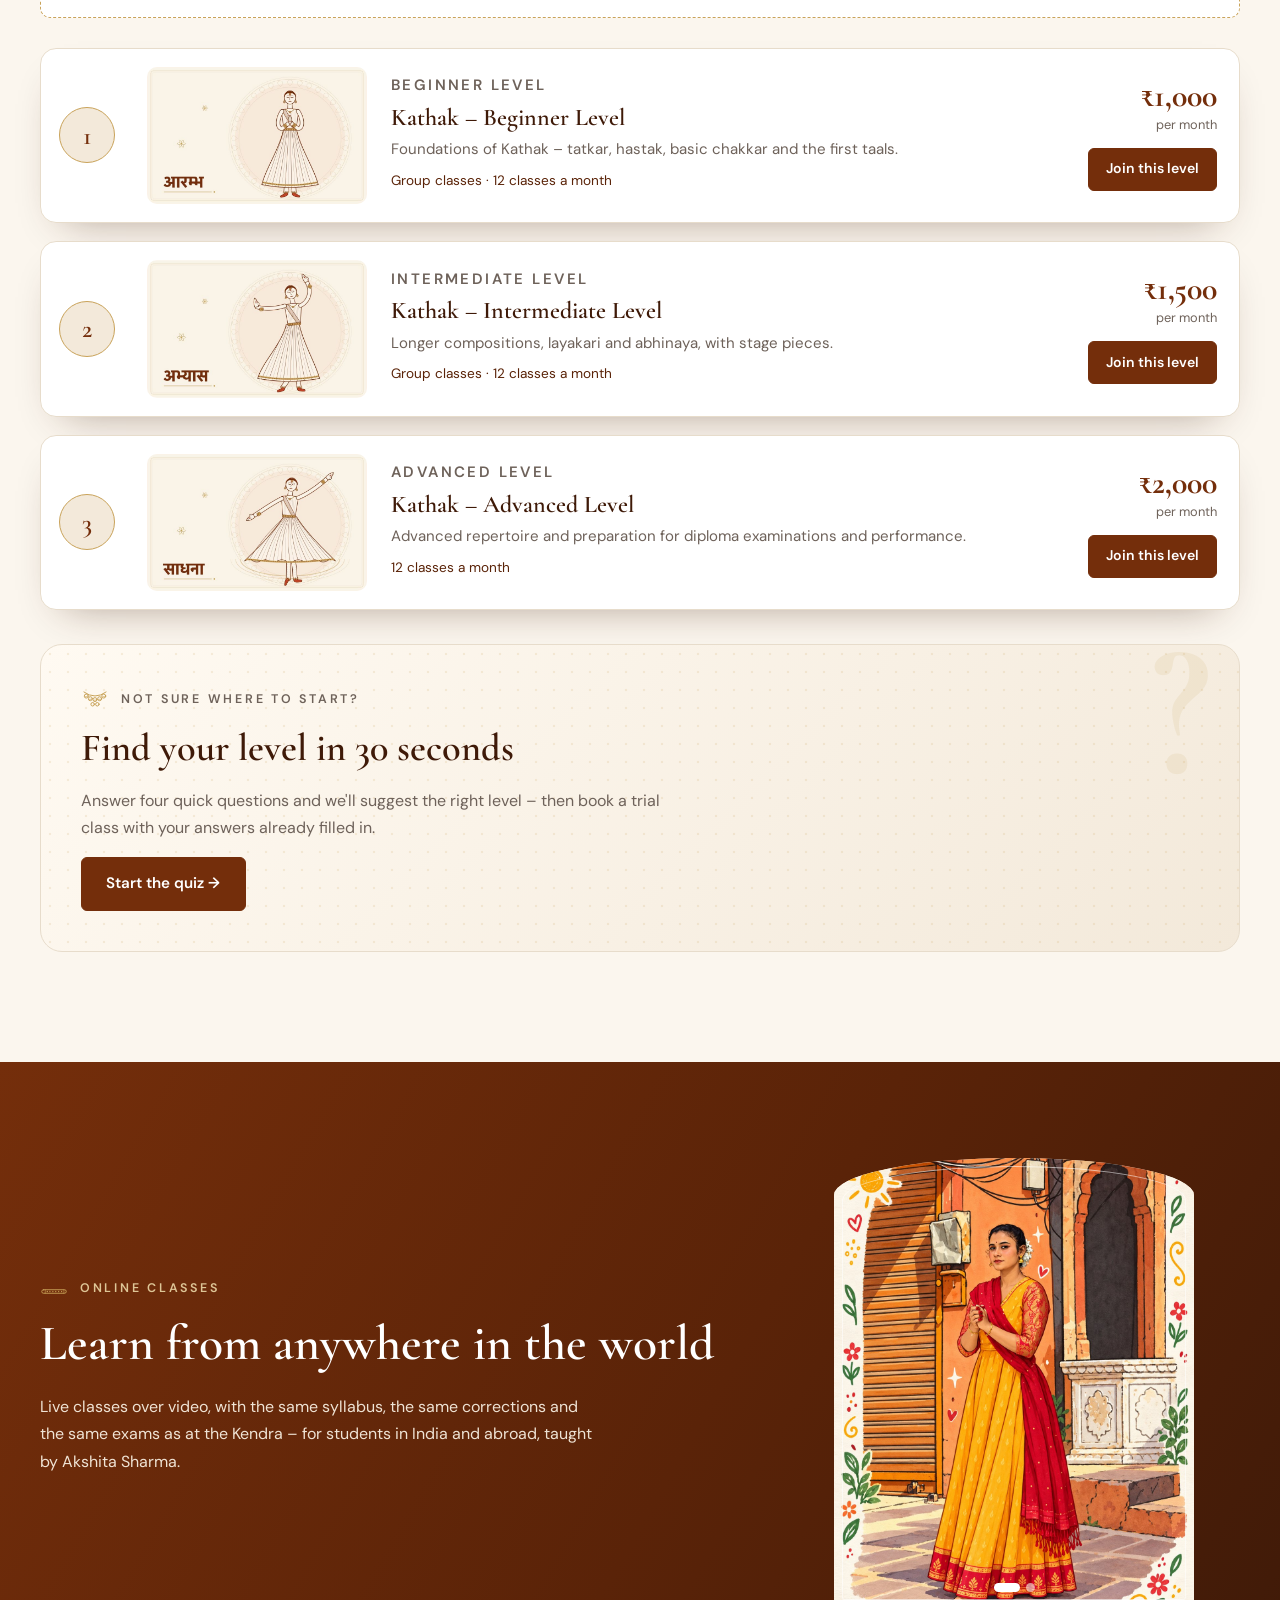
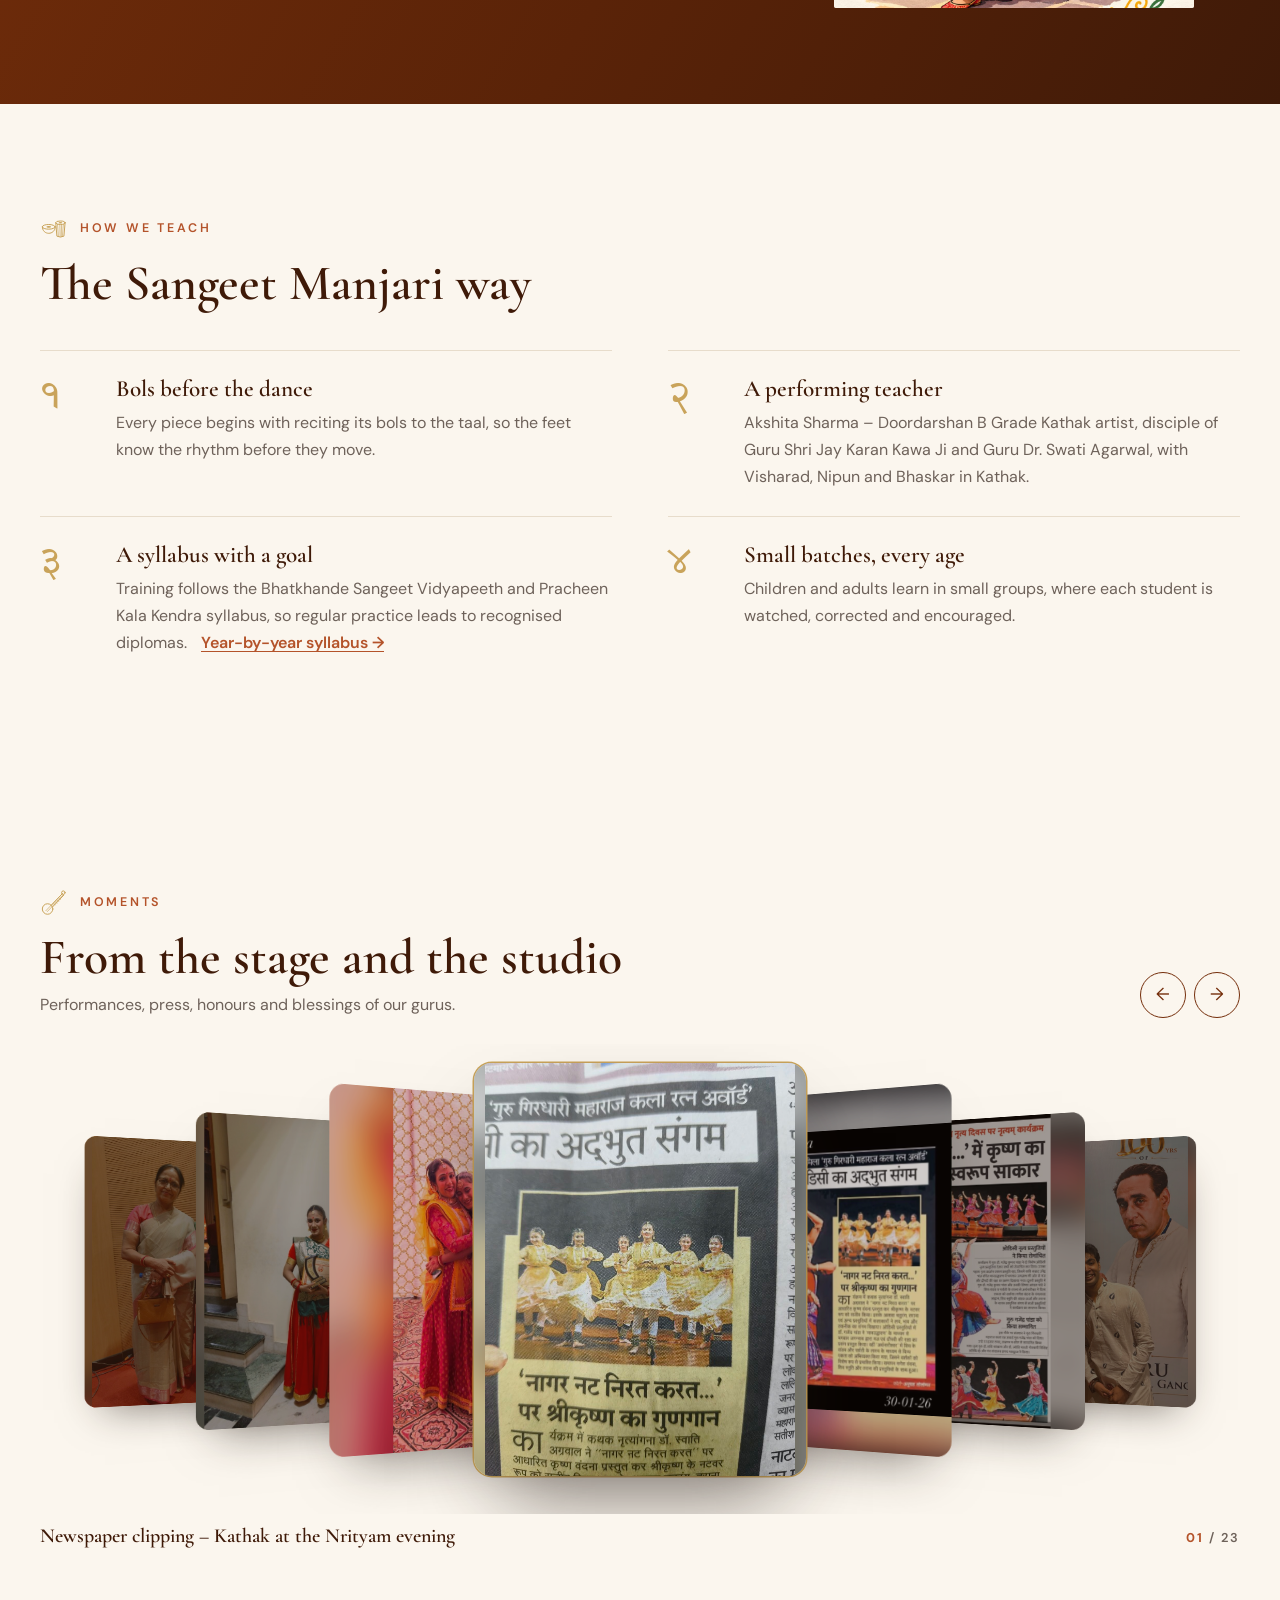
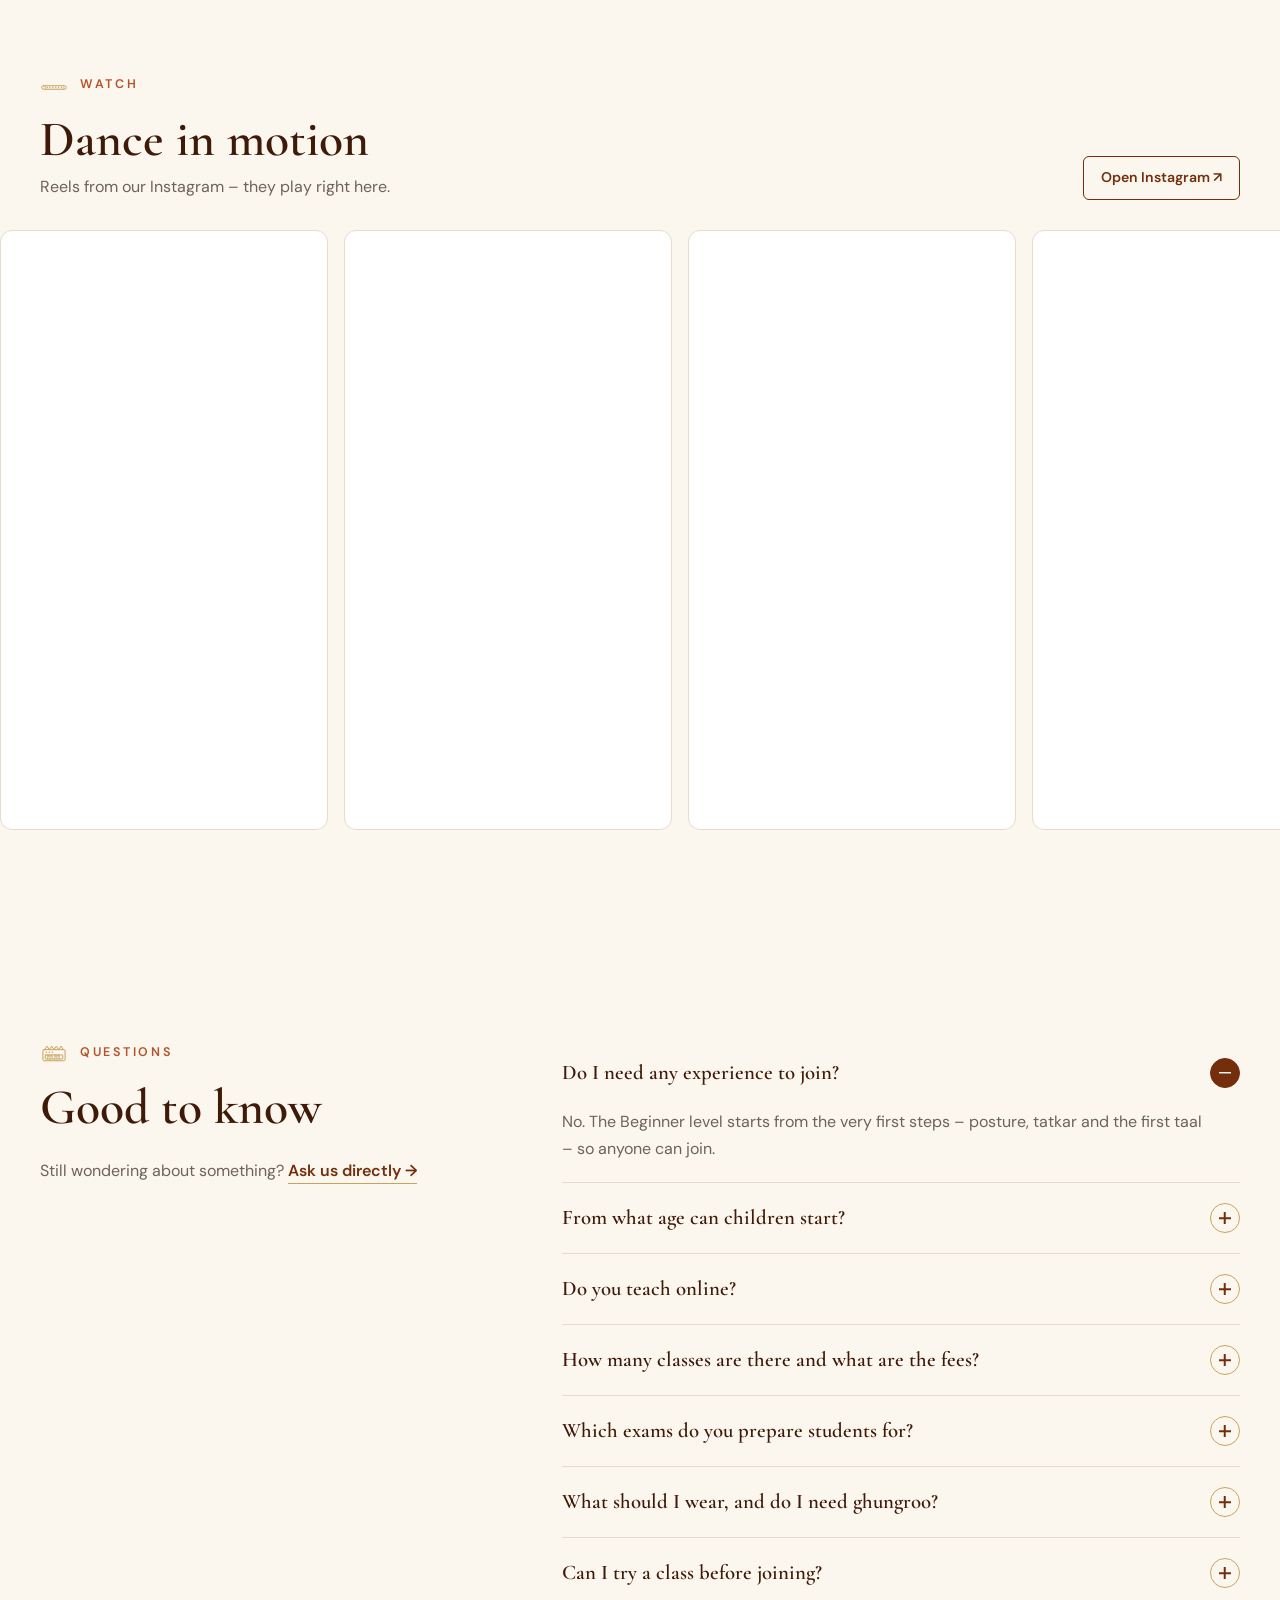
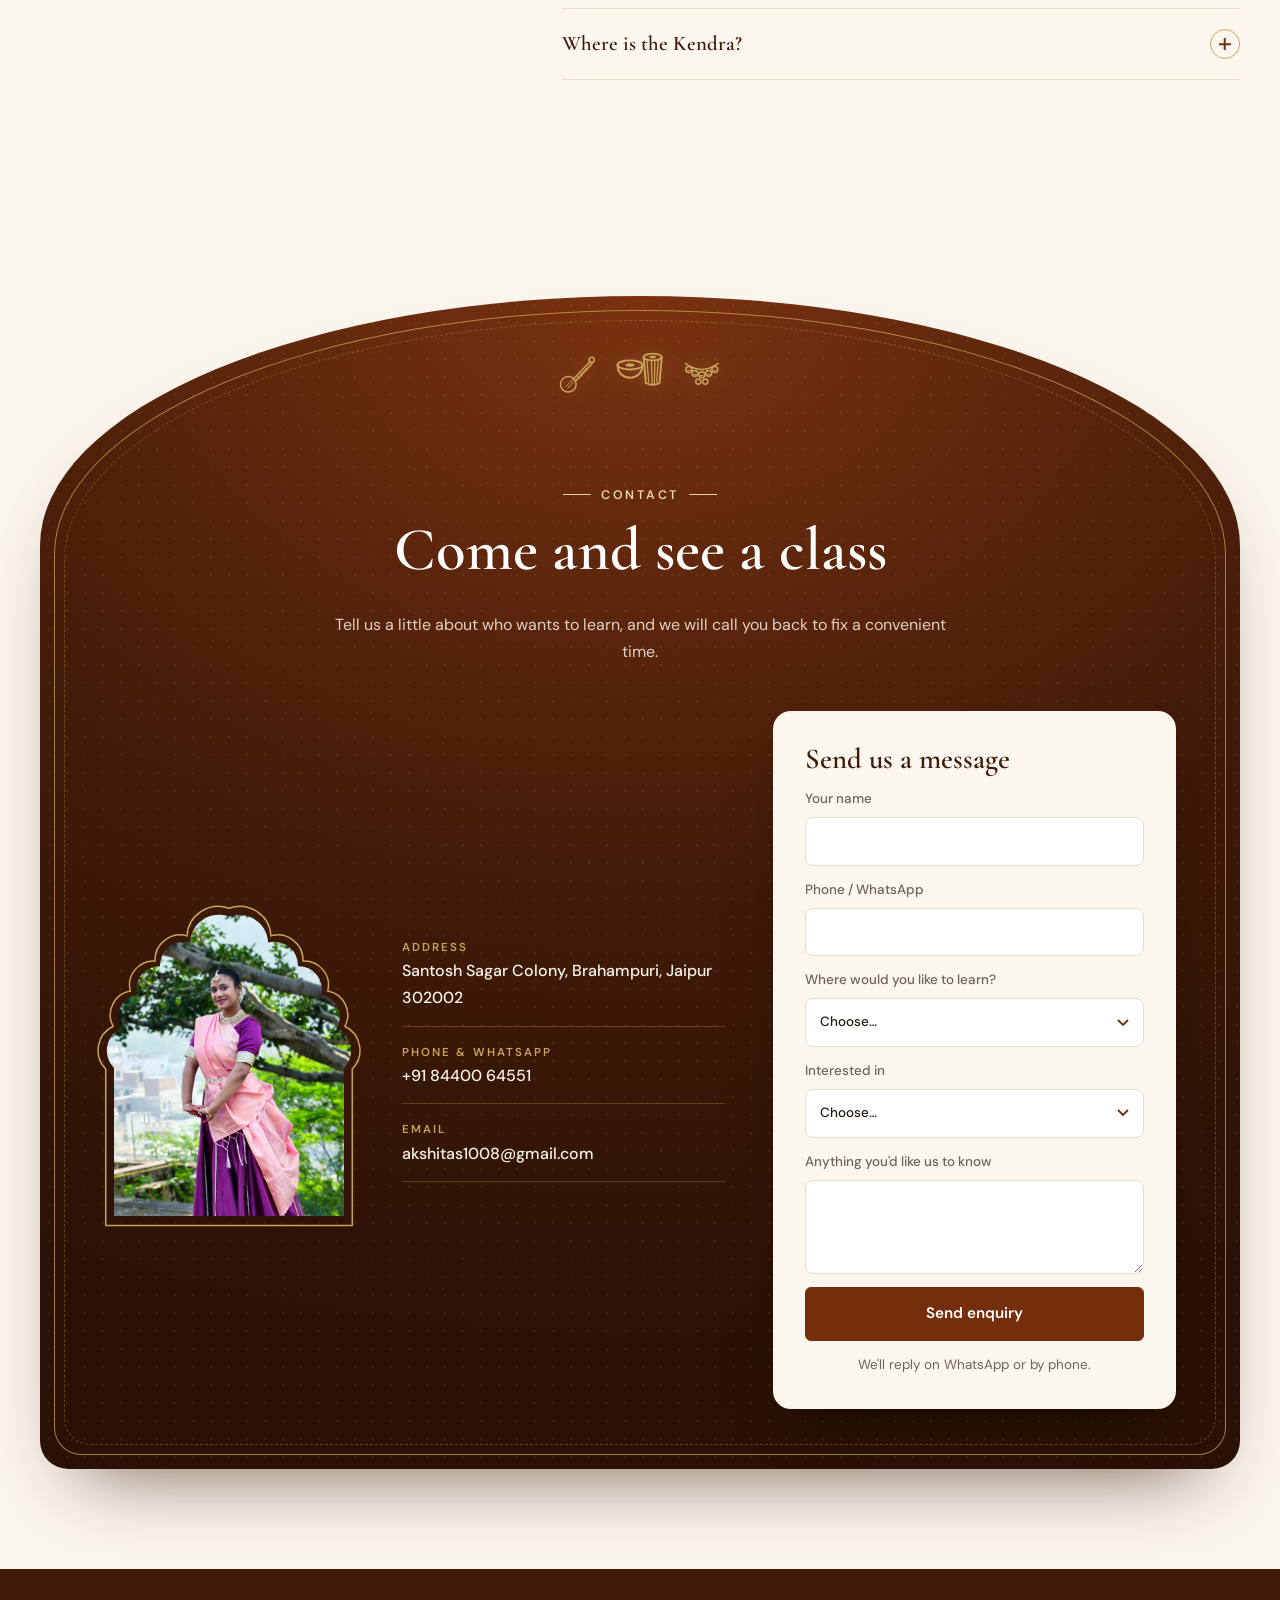
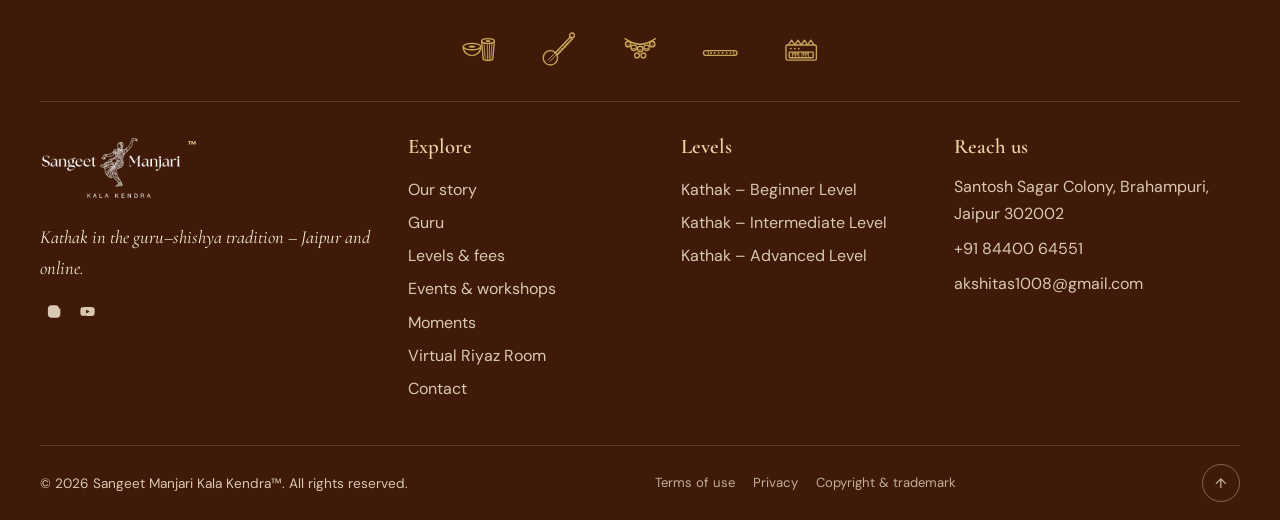
==== commit c7240e82: "Syllabus page: year-by-year Kathak syllabus (Prarambhik to Bhaskar), linked from Levels Co-Authored-" ====
--- a/index.html
+++ b/index.html
@@ -15,7 +15,7 @@
   <link rel="preconnect" href="https://fonts.googleapis.com">
   <link rel="preconnect" href="https://fonts.gstatic.com" crossorigin>
   <link href="https://fonts.googleapis.com/css2?family=Cormorant+Garamond:ital,wght@0,500;0,600;0,700;1,500;1,600&family=DM+Sans:opsz,wght@9..40,400;9..40,500;9..40,600;9..40,700&family=Tiro+Devanagari+Hindi&display=swap" rel="stylesheet">
-  <link rel="stylesheet" href="styles.css?v=33">
+  <link rel="stylesheet" href="styles.css?v=34">
 </head>
 <body>
 <div class="progress" aria-hidden="true"></div>
@@ -169,7 +169,7 @@
       <h2>Three steps of training</h2>
       <p>Start where you are and move up as your footwork, spins and expression grow. Group classes run online and at the Kendra.</p>
     </div>
-    <p class="cert-note" data-part="courses.cert"><span class="cert-mark" aria-hidden="true">✦</span><span data-text="coursesIntro"></span></p>
+    <p class="cert-note" data-part="courses.cert"><span class="cert-mark" aria-hidden="true">✦</span><span data-text="coursesIntro"></span><a class="cert-link" href="syllabus.html">See the full syllabus →</a></p>
     <ol class="level-list" id="course-grid"></ol>
 
     <div class="quiz" id="quiz" data-section="quiz">
@@ -222,7 +222,7 @@
     <ol class="way-list">
       <li data-part="why.training"><span class="num" lang="hi">१</span><div><h3>Bols before the dance</h3><p>Every piece begins with reciting its bols to the taal, so the feet know the rhythm before they move.</p></div></li>
       <li data-part="why.guru"><span class="num" lang="hi">२</span><div><h3>A performing teacher</h3><p data-text="guruBio"></p></div></li>
-      <li data-part="why.stage"><span class="num" lang="hi">३</span><div><h3>A syllabus with a goal</h3><p>Training follows the Bhatkhande Sangeet Vidyapeeth and Pracheen Kala Kendra syllabus, so regular practice leads to recognised diplomas.</p></div></li>
+      <li data-part="why.stage"><span class="num" lang="hi">३</span><div><h3>A syllabus with a goal</h3><p>Training follows the Bhatkhande Sangeet Vidyapeeth and Pracheen Kala Kendra syllabus, so regular practice leads to recognised diplomas. <a class="cert-link" href="syllabus.html">Year-by-year syllabus →</a></p></div></li>
       <li data-part="why.ages"><span class="num" lang="hi">४</span><div><h3>Small batches, every age</h3><p>Children and adults learn in small groups, where each student is watched, corrected and encouraged.</p></div></li>
     </ol>
   </div>
@@ -448,6 +448,6 @@
   <button class="lb-next" aria-label="Next">›</button>
 </div>
 
-<script src="script.js?v=33"></script>
+<script src="script.js?v=34"></script>
 </body>
 </html>
--- a/styles.css
+++ b/styles.css
@@ -908,3 +908,56 @@
   .cf-caption { font-size: 1.05rem; }
 }
 @media (prefers-reduced-motion: reduce) { .cf-slide { transition: none; } }
+
+/* ---------- Syllabus page ---------- */
+.sy-hero h1 em { color: var(--gold-soft); }
+.sy { padding: clamp(36px, 6vw, 64px) 0 clamp(50px, 8vw, 90px); }
+.sy-path { list-style: none; padding: 0; margin: 0 0 28px; display: grid; grid-template-columns: 2fr 3fr 2fr 2fr; gap: 14px; counter-reset: st; }
+.sy-stage { position: relative; background: #fff; border: 1px solid var(--line); border-radius: 16px; padding: 18px 16px 16px; transition: border-color .3s, box-shadow .3s; }
+.sy-stage::before { counter-increment: st; content: counter(st); position: absolute; top: -13px; left: 16px; width: 26px; height: 26px; border-radius: 50%; display: grid; place-items: center; background: var(--paper); border: 1px solid var(--gold); color: var(--brown); font: 600 .95rem var(--serif); }
+.sy-stage.on { border-color: var(--gold); box-shadow: 0 18px 40px -26px rgba(116,46,11,.55); }
+.sy-st-name { margin: 4px 0 2px; font: 600 1.3rem/1.15 var(--serif); color: var(--brown-deep); }
+.sy-st-name span { display: block; font: 500 .95rem "Tiro Devanagari Hindi", serif; color: var(--terracotta); }
+.sy-st-meta { margin: 0 0 12px; font-size: .8rem; color: var(--muted); }
+.sy-st-meta em { font-style: normal; color: var(--brown); font-weight: 600; }
+.sy-years { display: flex; flex-wrap: wrap; gap: 8px; }
+.sy-year { flex: 1 1 0; min-width: 76px; text-align: left; border: 1px solid var(--line); background: var(--paper); border-radius: 10px; padding: 8px 10px; cursor: pointer; font: inherit; color: var(--ink); transition: background .2s, border-color .2s, color .2s; }
+.sy-year b { display: block; font-size: .78rem; letter-spacing: .08em; text-transform: uppercase; color: var(--terracotta); }
+.sy-year span { display: block; font-size: .86rem; line-height: 1.25; }
+.sy-year:hover { border-color: var(--gold); }
+.sy-year.on { background: var(--brown); border-color: var(--brown); color: #fbf1df; }
+.sy-year.on b { color: var(--gold-soft); }
+.sy-board { scroll-margin-top: 90px; }
+.sy-panel { background: #fff; border: 1px solid var(--line); border-radius: 22px; padding: clamp(22px, 4vw, 40px); box-shadow: 0 30px 60px -45px rgba(63,26,8,.5); animation: syIn .45s ease; }
+@keyframes syIn { from { opacity: 0; transform: translateY(10px); } }
+.sy-p-yr { margin: 0; font: 600 .78rem var(--sans); letter-spacing: .22em; text-transform: uppercase; color: var(--terracotta); }
+.sy-p-head h2 { margin: 4px 0 18px; font-size: clamp(1.7rem, 3.4vw, 2.4rem); }
+.sy-panel h3 { font: 600 .78rem var(--sans); letter-spacing: .18em; text-transform: uppercase; color: var(--muted); margin: 0 0 10px; }
+.sy-panel h3 span { font: 500 1rem "Tiro Devanagari Hindi", serif; letter-spacing: 0; text-transform: none; color: var(--terracotta); margin-right: 10px; }
+.sy-taals { padding: 16px 18px; border-radius: 14px; background: var(--paper); border: 1px dashed var(--gold); margin-bottom: 24px; }
+.sy-taals > div { display: flex; flex-wrap: wrap; gap: 8px; }
+.sy-chip { padding: 6px 14px; border-radius: 99px; background: #fff; border: 1px solid var(--gold); font-size: .9rem; color: var(--brown); font-weight: 500; }
+.sy-chip.more { border-style: dashed; color: var(--muted); font-weight: 400; }
+.sy-cols { display: grid; grid-template-columns: 1fr 1fr; gap: clamp(20px, 4vw, 44px); }
+.sy-cols ul { list-style: none; padding: 0; margin: 0; display: grid; gap: 9px; }
+.sy-cols li { position: relative; padding-left: 22px; color: #4a3d34; font-size: .97rem; line-height: 1.55; }
+.sy-cols li::before { content: "✦"; position: absolute; left: 0; top: 1px; color: var(--gold); font-size: .75rem; }
+.sy-perf { display: flex; align-items: center; gap: 12px; margin: 24px 0 0; padding: 14px 18px; border-radius: 14px; background: var(--brown-deep); color: #fbf1df; font-weight: 500; }
+.sy-carry { margin: 18px 0 0; font-size: .86rem; color: var(--muted); font-style: italic; }
+.sy-foot { margin-top: 30px; padding: 22px 24px; border-radius: 18px; background: var(--paper-2); }
+.sy-foot p { margin: 0 0 16px; color: #4a3d34; font-size: .95rem; }
+.sy-actions { display: flex; flex-wrap: wrap; gap: 12px; }
+.cert-link { margin-left: 10px; font-weight: 600; color: var(--terracotta); text-decoration: underline; text-underline-offset: 3px; white-space: nowrap; }
+@media (max-width: 900px) {
+  .sy-path { grid-template-columns: 1fr 1fr; }
+}
+@media (max-width: 640px) {
+  .sy-path { grid-template-columns: 1fr; gap: 18px; }
+  .sy-cols { grid-template-columns: 1fr; }
+}
+@media print {
+  .strip, .header, .footer, .fab, .fabs, .sy-actions, .sy-path, .sy-hero .crumbs { display: none !important; }
+  .sy-panel { display: block !important; break-inside: avoid; box-shadow: none; margin-bottom: 18px; animation: none; }
+  .sy-panel[hidden] { display: block !important; }
+  .ev-hero { background: none; color: #000; padding: 0; }
+}
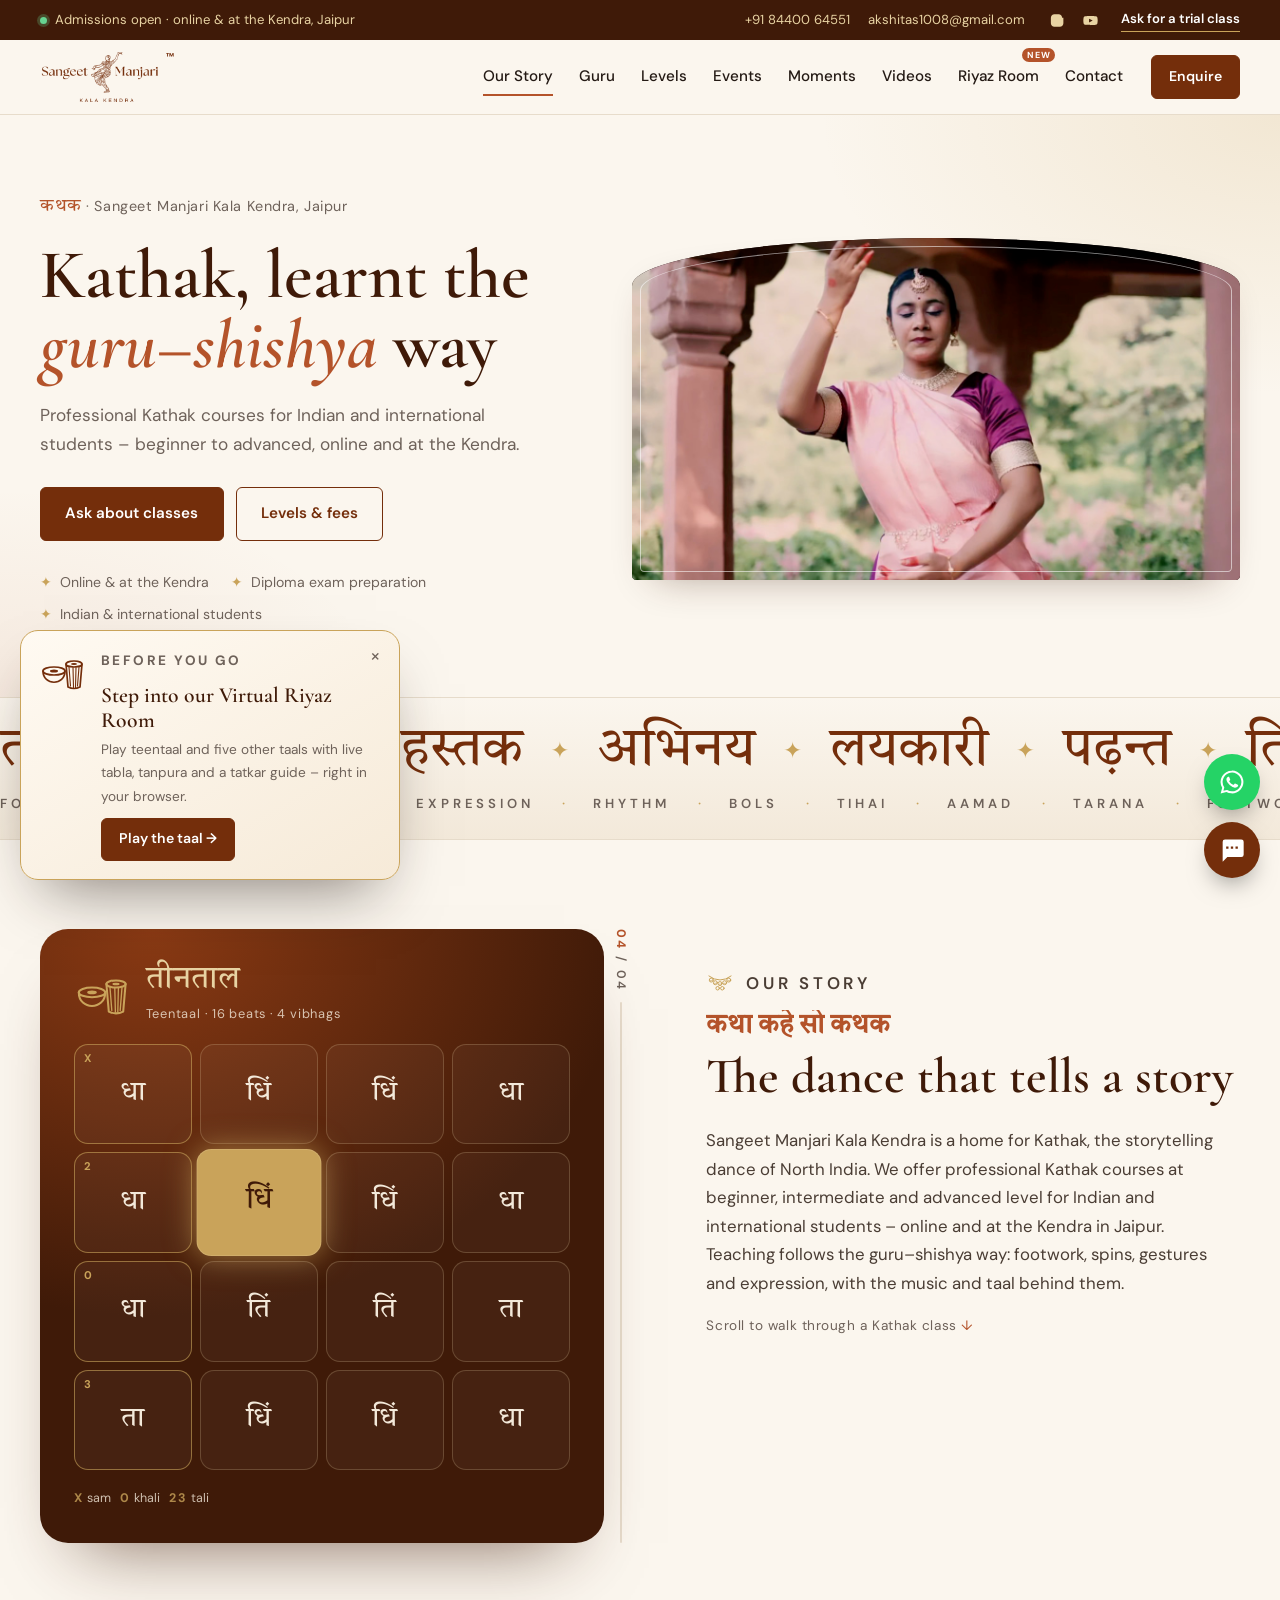
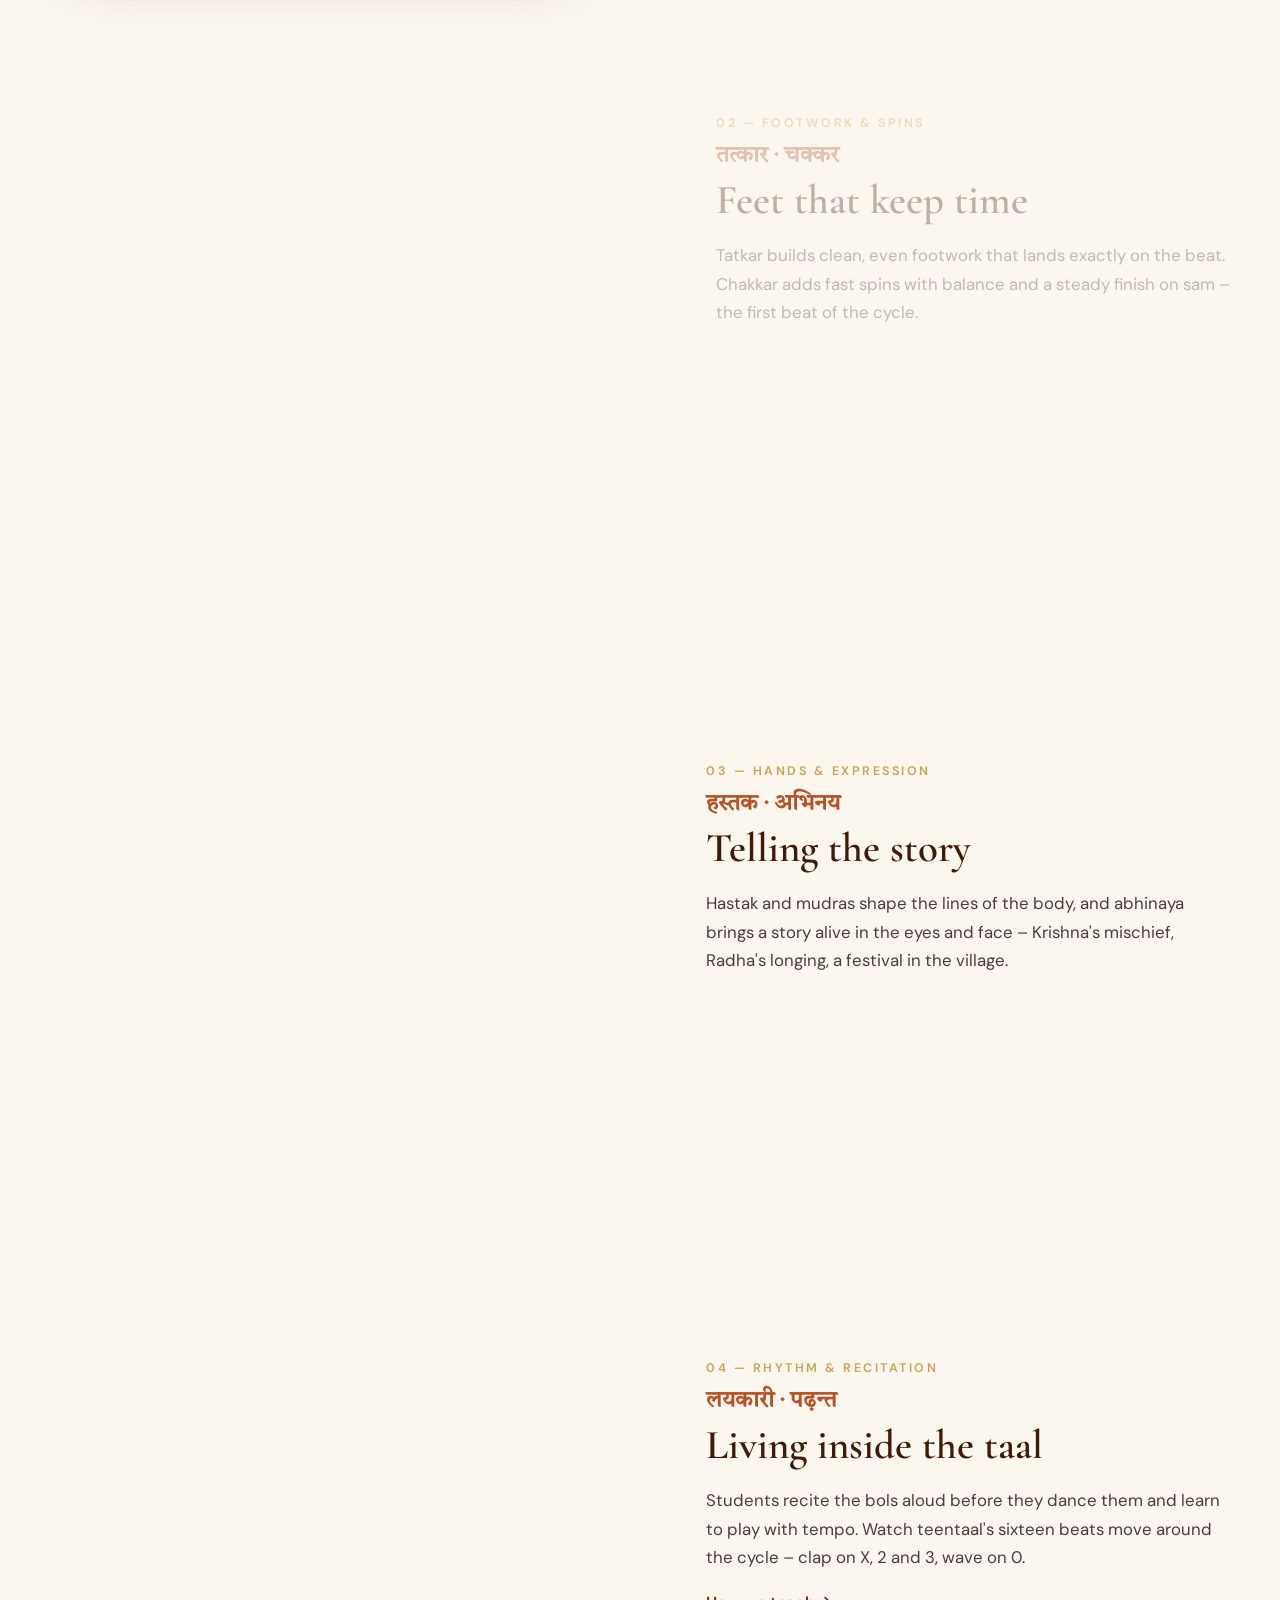
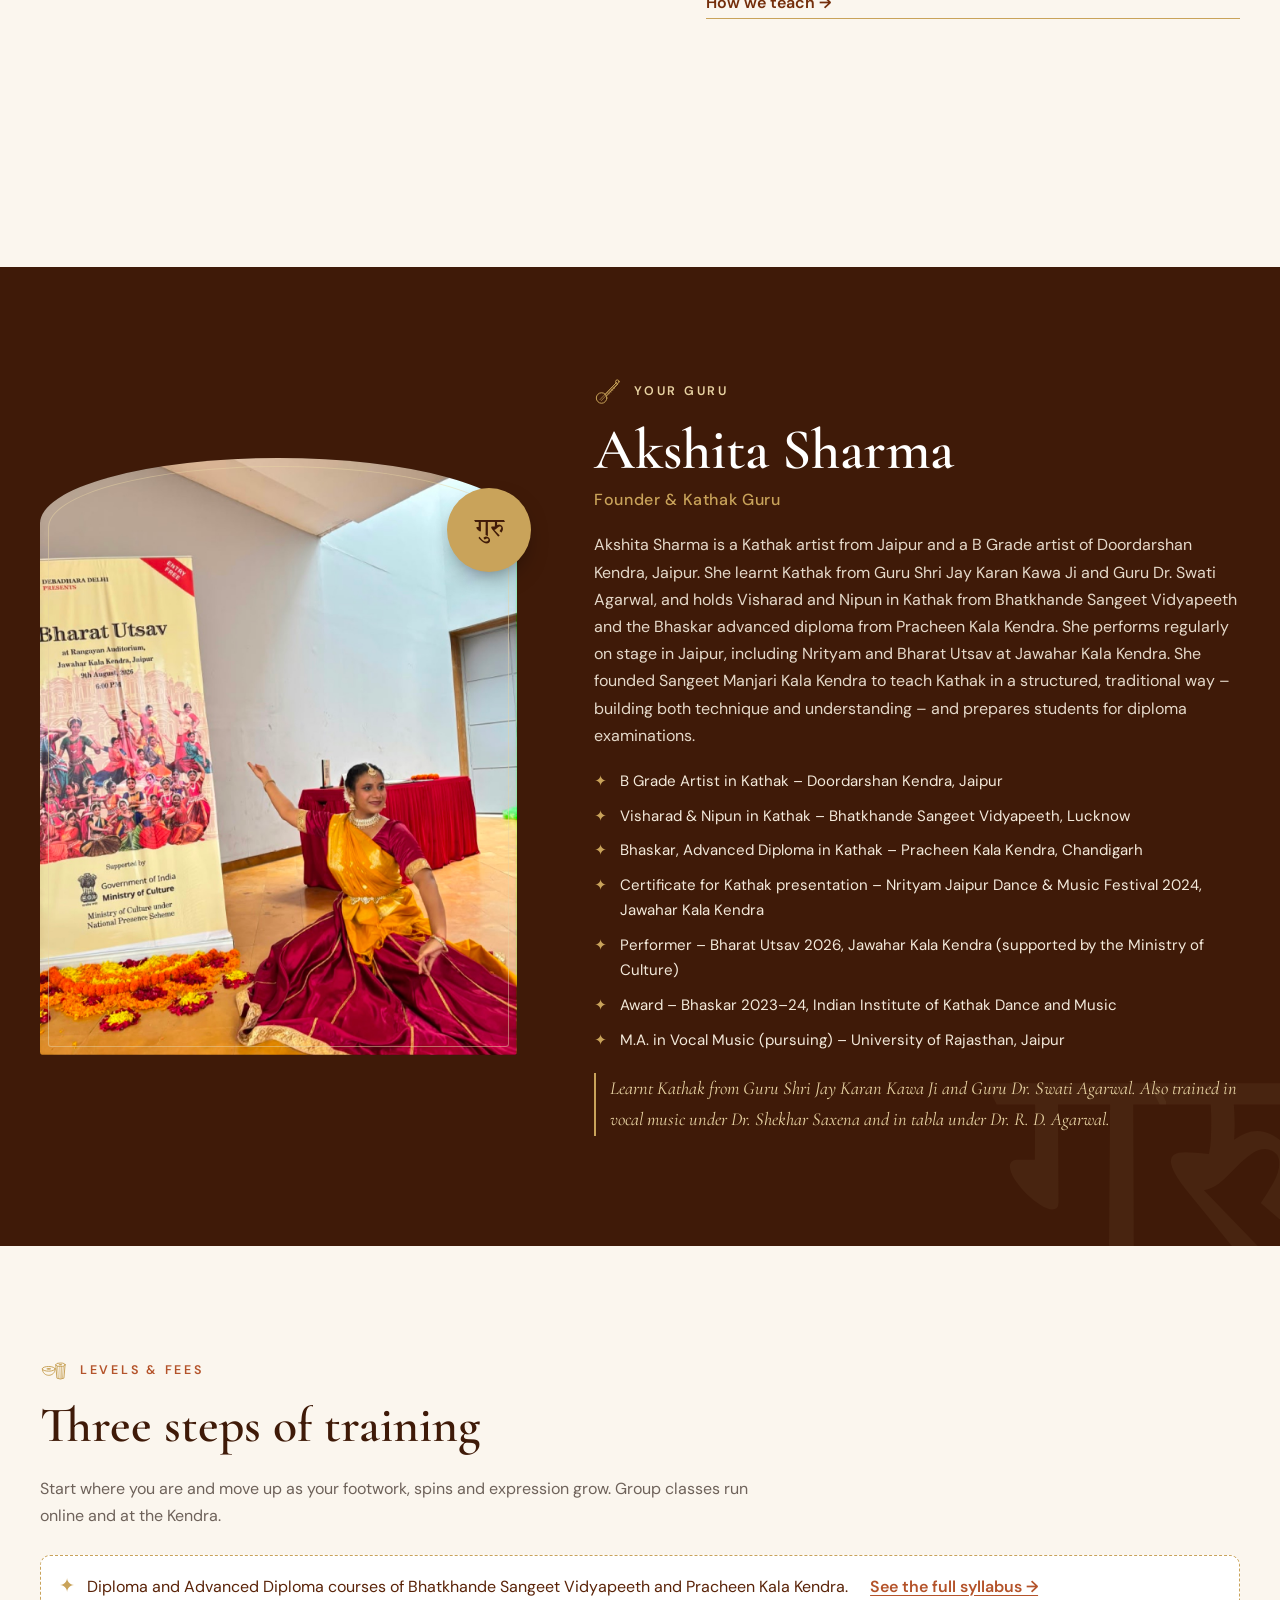
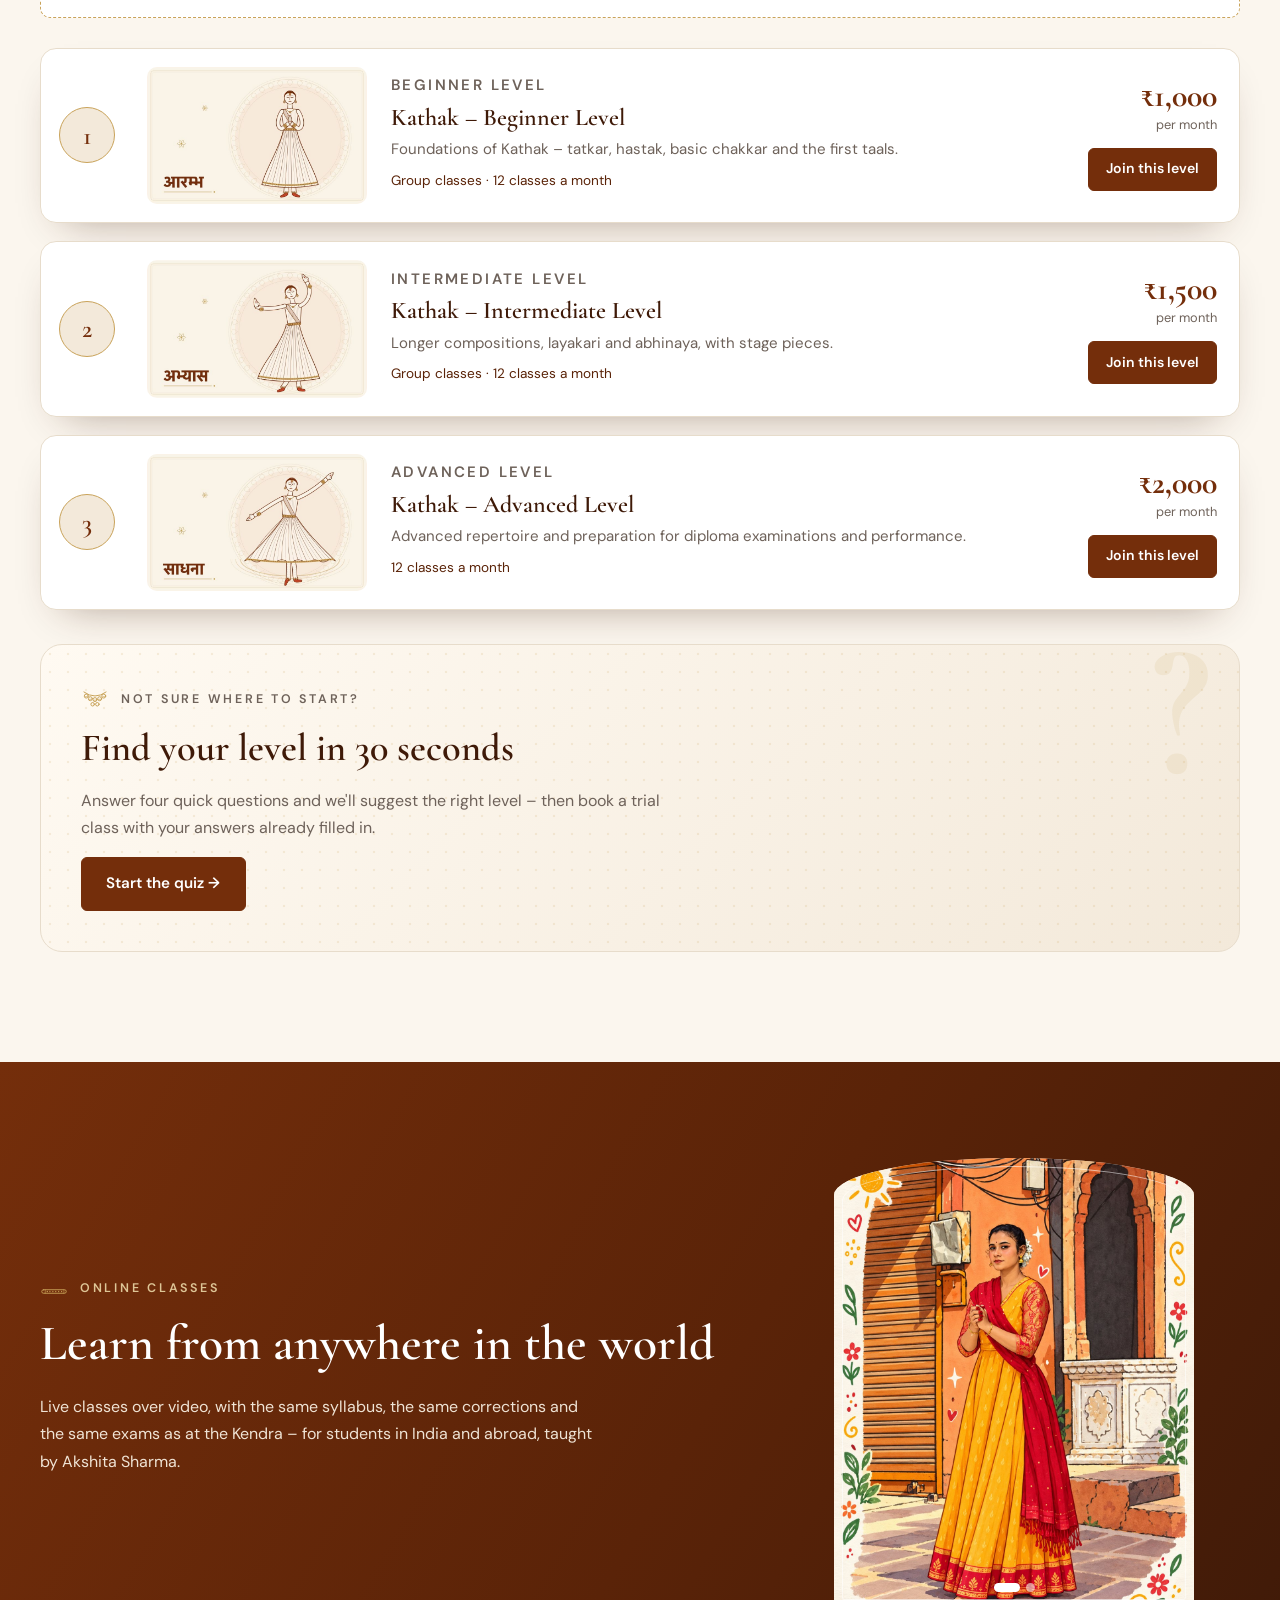
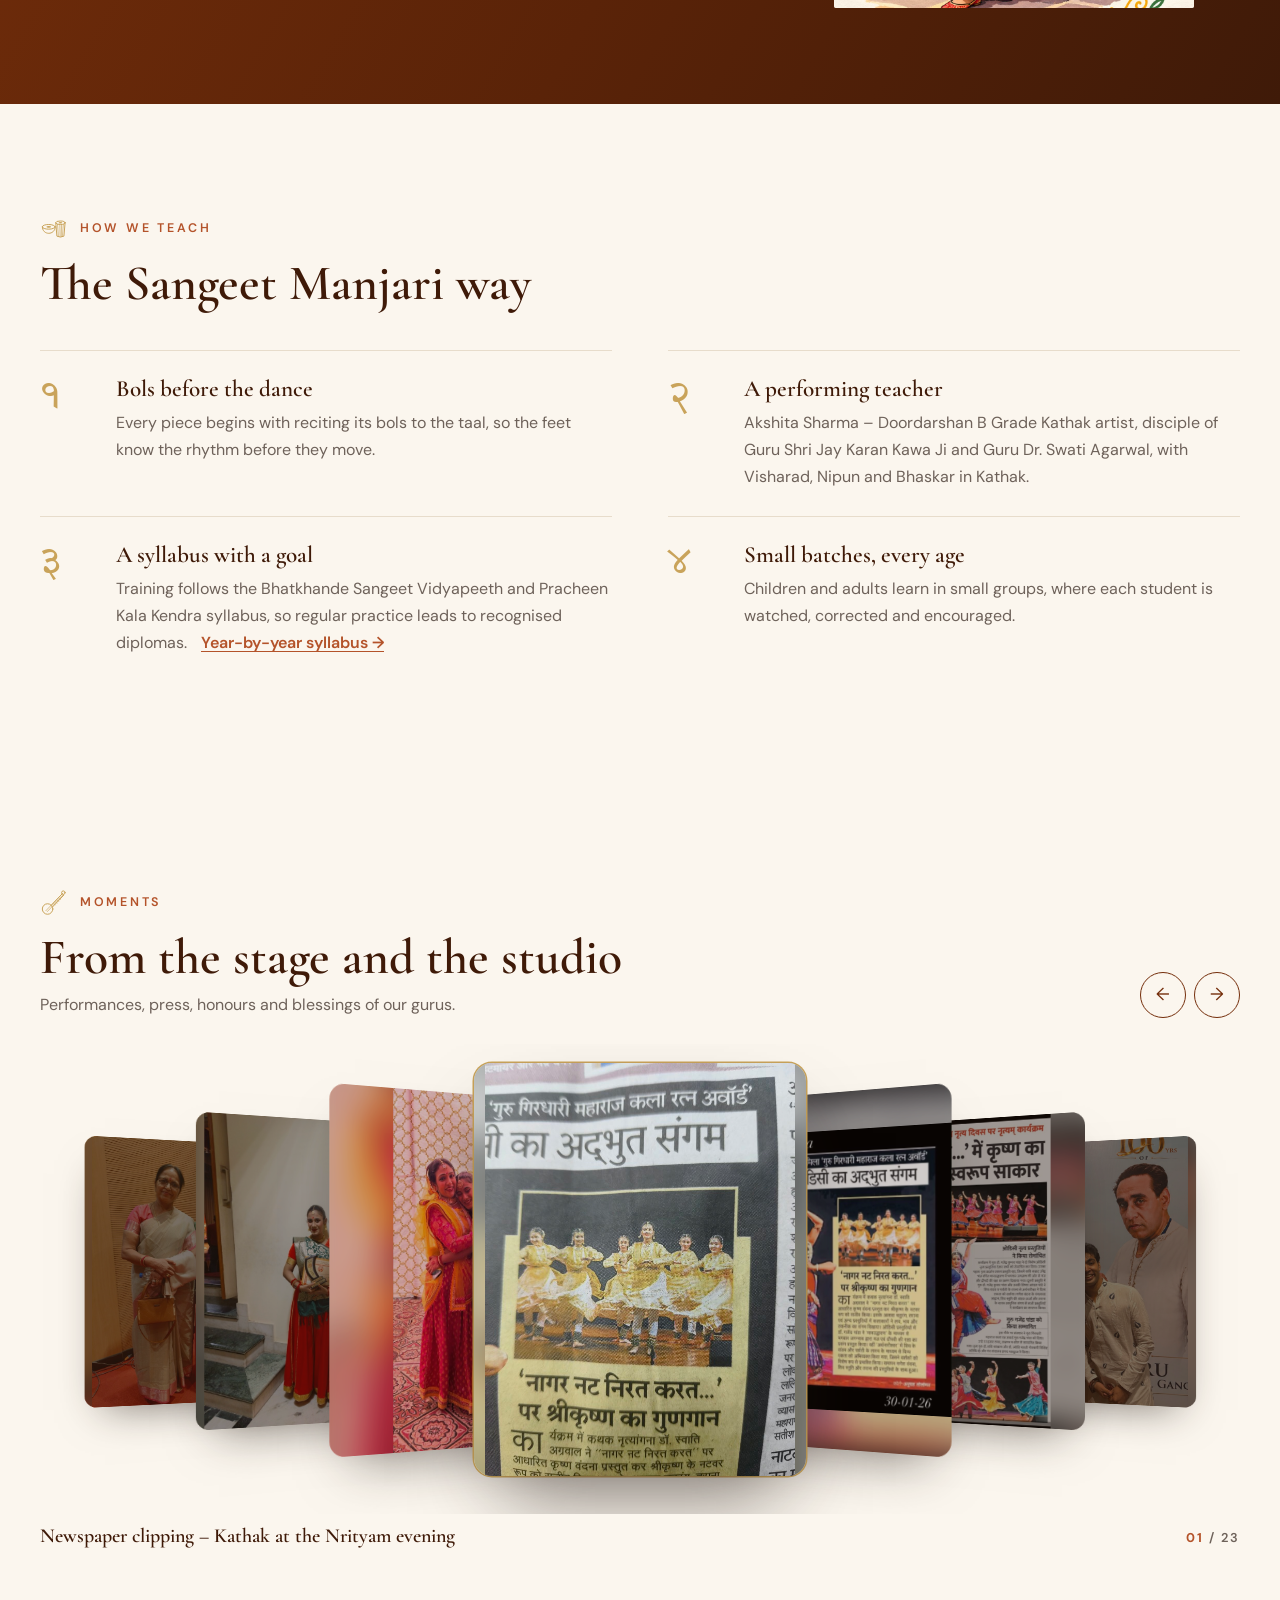
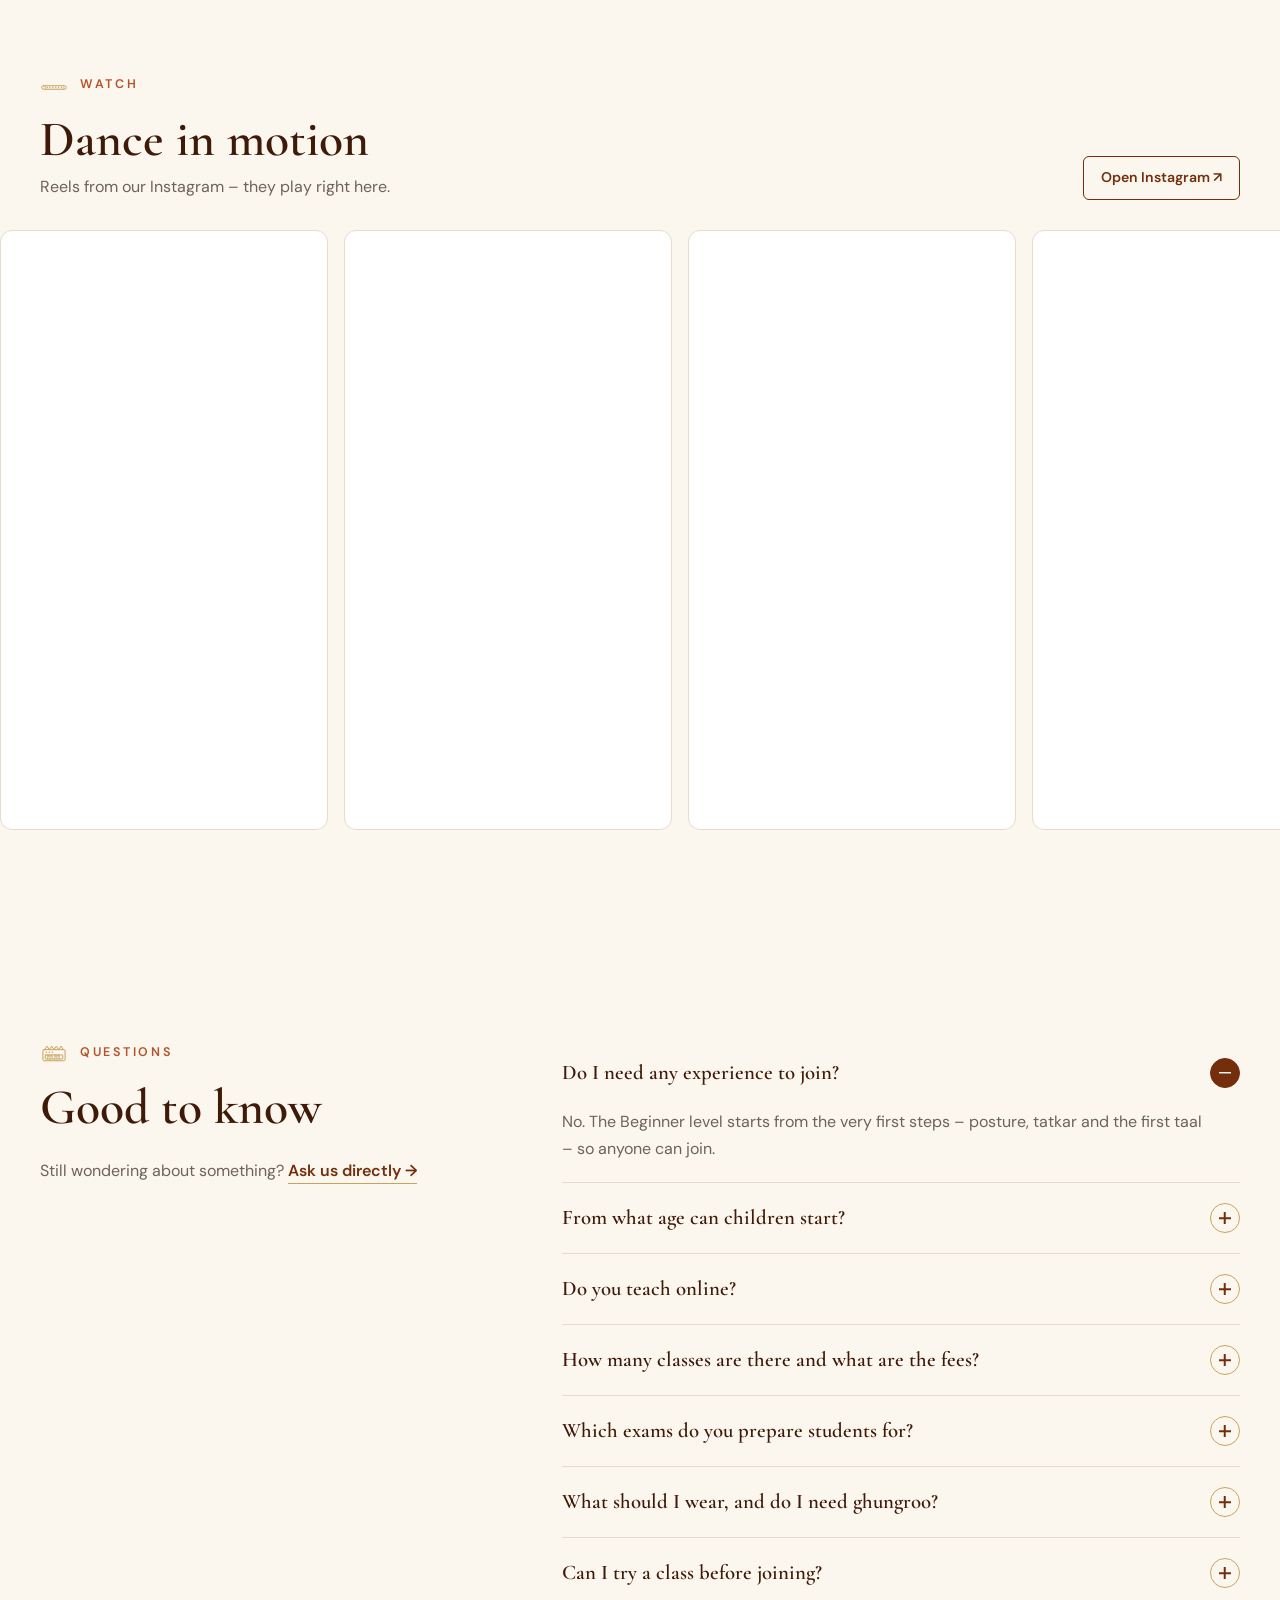
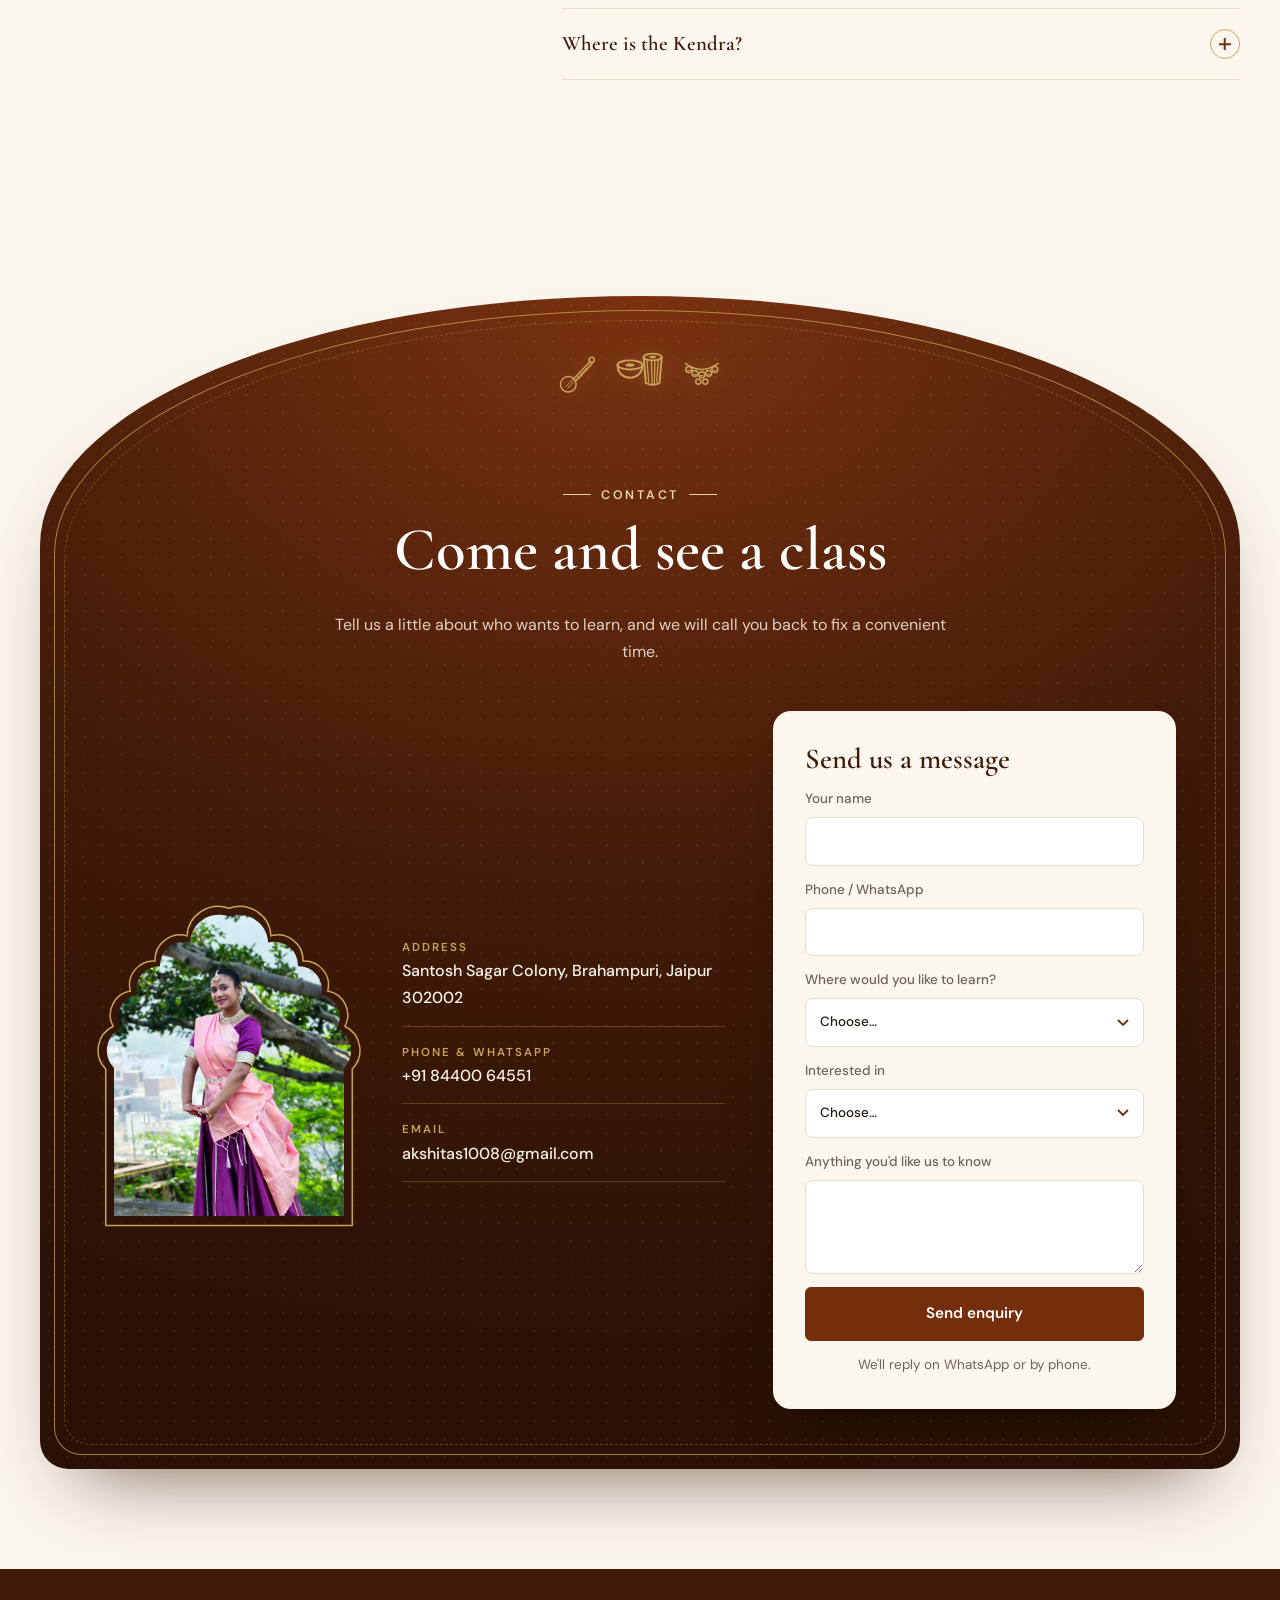
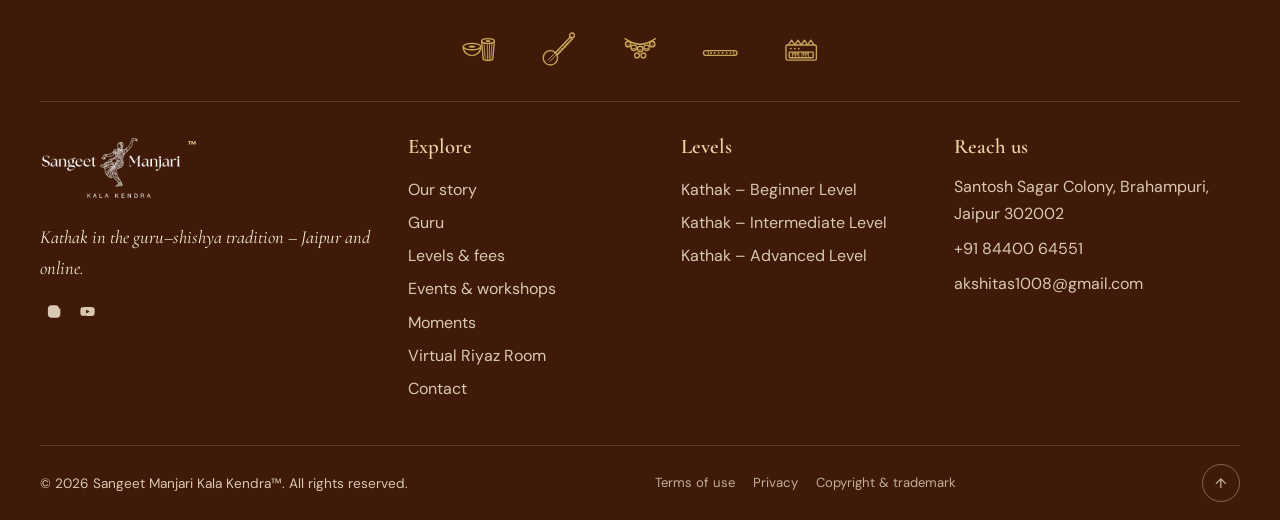
==== commit f74d9fda: "Syllabus page: add Bhatkhande Sangeet Vidyapith (Prathama to Nipun) with board tabs Co-Authored-By: " ====
--- a/index.html
+++ b/index.html
@@ -15,7 +15,7 @@
   <link rel="preconnect" href="https://fonts.googleapis.com">
   <link rel="preconnect" href="https://fonts.gstatic.com" crossorigin>
   <link href="https://fonts.googleapis.com/css2?family=Cormorant+Garamond:ital,wght@0,500;0,600;0,700;1,500;1,600&family=DM+Sans:opsz,wght@9..40,400;9..40,500;9..40,600;9..40,700&family=Tiro+Devanagari+Hindi&display=swap" rel="stylesheet">
-  <link rel="stylesheet" href="styles.css?v=34">
+  <link rel="stylesheet" href="styles.css?v=35">
 </head>
 <body>
 <div class="progress" aria-hidden="true"></div>
--- a/styles.css
+++ b/styles.css
@@ -948,6 +948,17 @@
 .sy-foot p { margin: 0 0 16px; color: #4a3d34; font-size: .95rem; }
 .sy-actions { display: flex; flex-wrap: wrap; gap: 12px; }
 .cert-link { margin-left: 10px; font-weight: 600; color: var(--terracotta); text-decoration: underline; text-underline-offset: 3px; white-space: nowrap; }
+.sy-tabs { display: flex; gap: 10px; margin: 0 0 30px; padding: 6px; border-radius: 18px; background: var(--paper-2); width: fit-content; max-width: 100%; }
+.sy-tab { border: 0; background: transparent; border-radius: 13px; padding: 12px 22px; cursor: pointer; font: inherit; text-align: left; color: var(--brown-deep); transition: background .25s, color .25s, box-shadow .25s; }
+.sy-tab b { display: block; font: 600 1.15rem/1.15 var(--serif); }
+.sy-tab span { display: block; font-size: .78rem; letter-spacing: .14em; text-transform: uppercase; color: var(--muted); }
+.sy-tab.on { background: var(--brown); color: #fbf1df; box-shadow: 0 12px 26px -14px rgba(116,46,11,.8); }
+.sy-tab.on span { color: var(--gold-soft); }
+.sy-marks { display: flex; flex-wrap: wrap; gap: 8px; margin: -6px 0 20px; }
+.sy-marks span { font-size: .8rem; font-weight: 600; letter-spacing: .04em; padding: 5px 12px; border-radius: 8px; background: var(--brown-deep); color: var(--gold-soft); }
+.sy-note { margin: 18px 0 0; font-size: .9rem; color: #4a3d34; }
+@media (max-width: 640px) { .sy-tabs { width: 100%; } .sy-tab { flex: 1; padding: 10px 12px; } .sy-tab b { font-size: 1rem; } }
+@media print { .sy-tabs { display: none !important; } .sy-set[hidden] { display: none !important; } }
 @media (max-width: 900px) {
   .sy-path { grid-template-columns: 1fr 1fr; }
 }
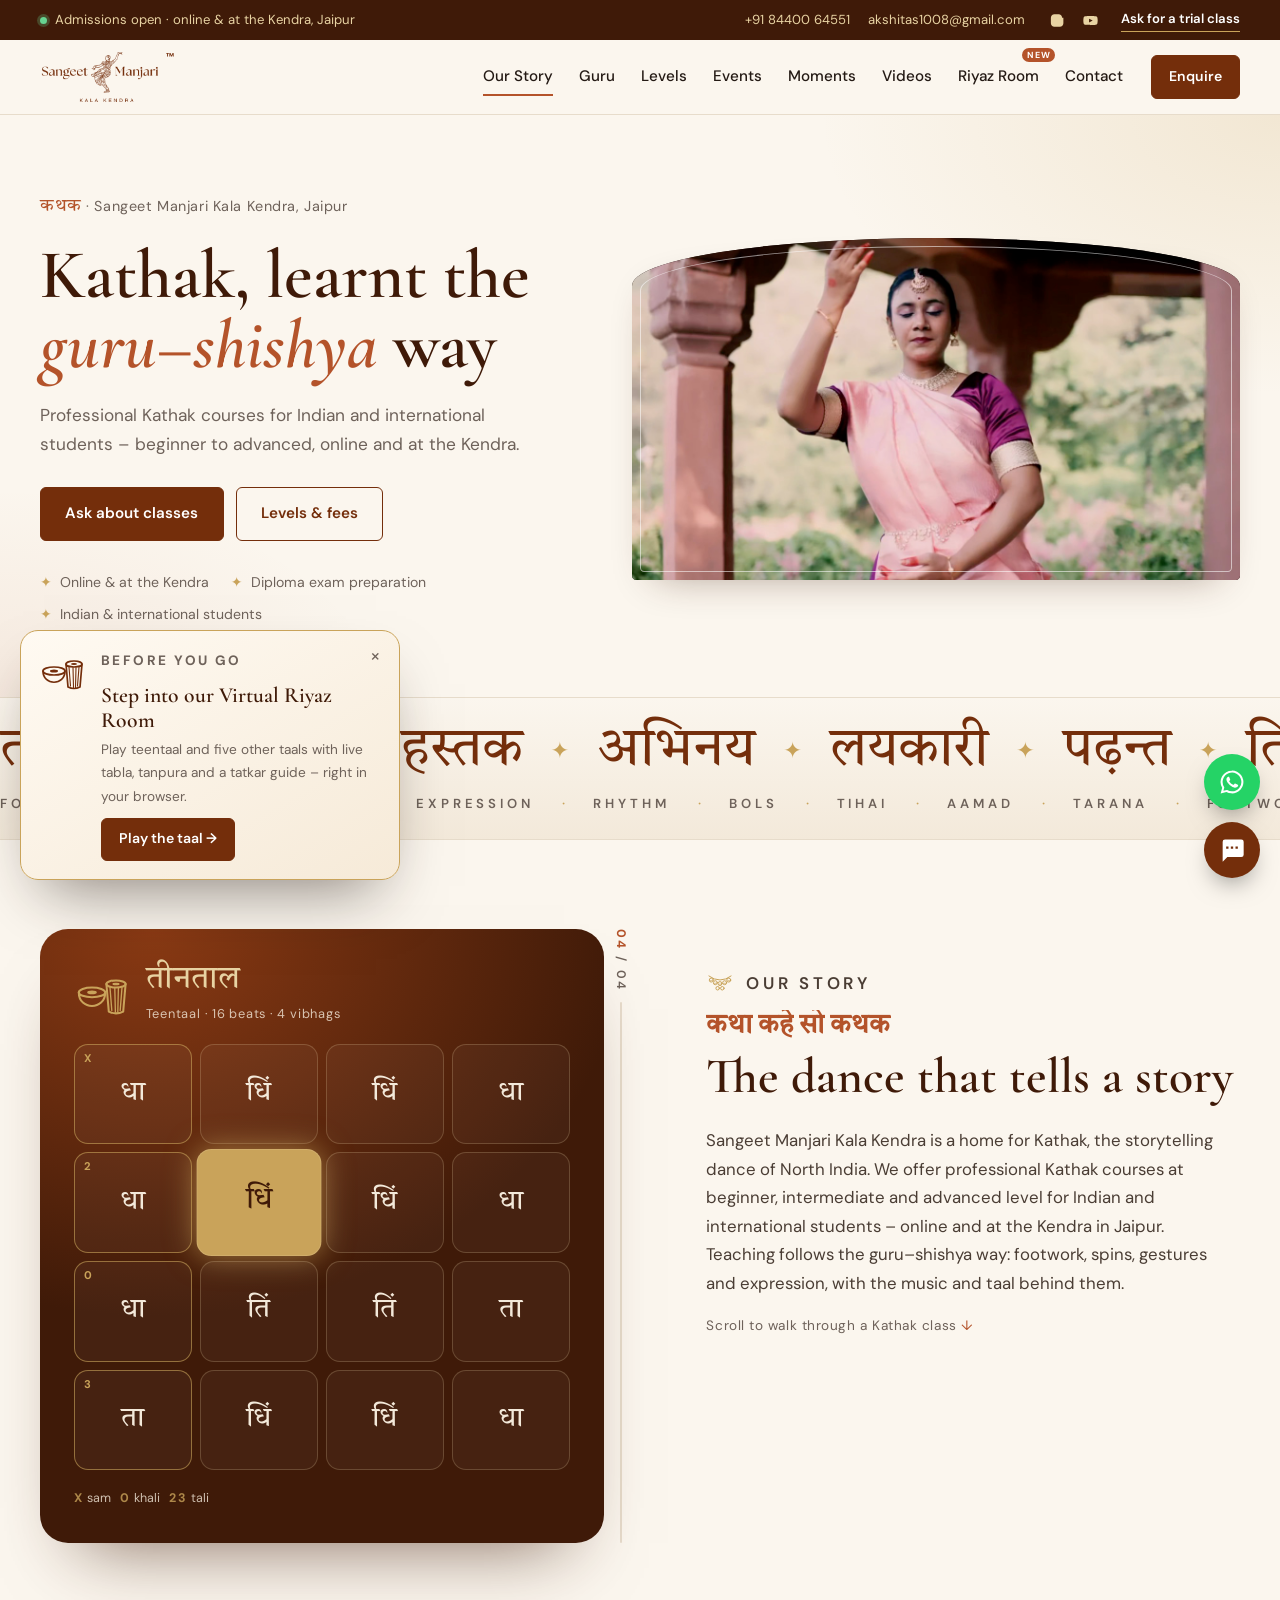
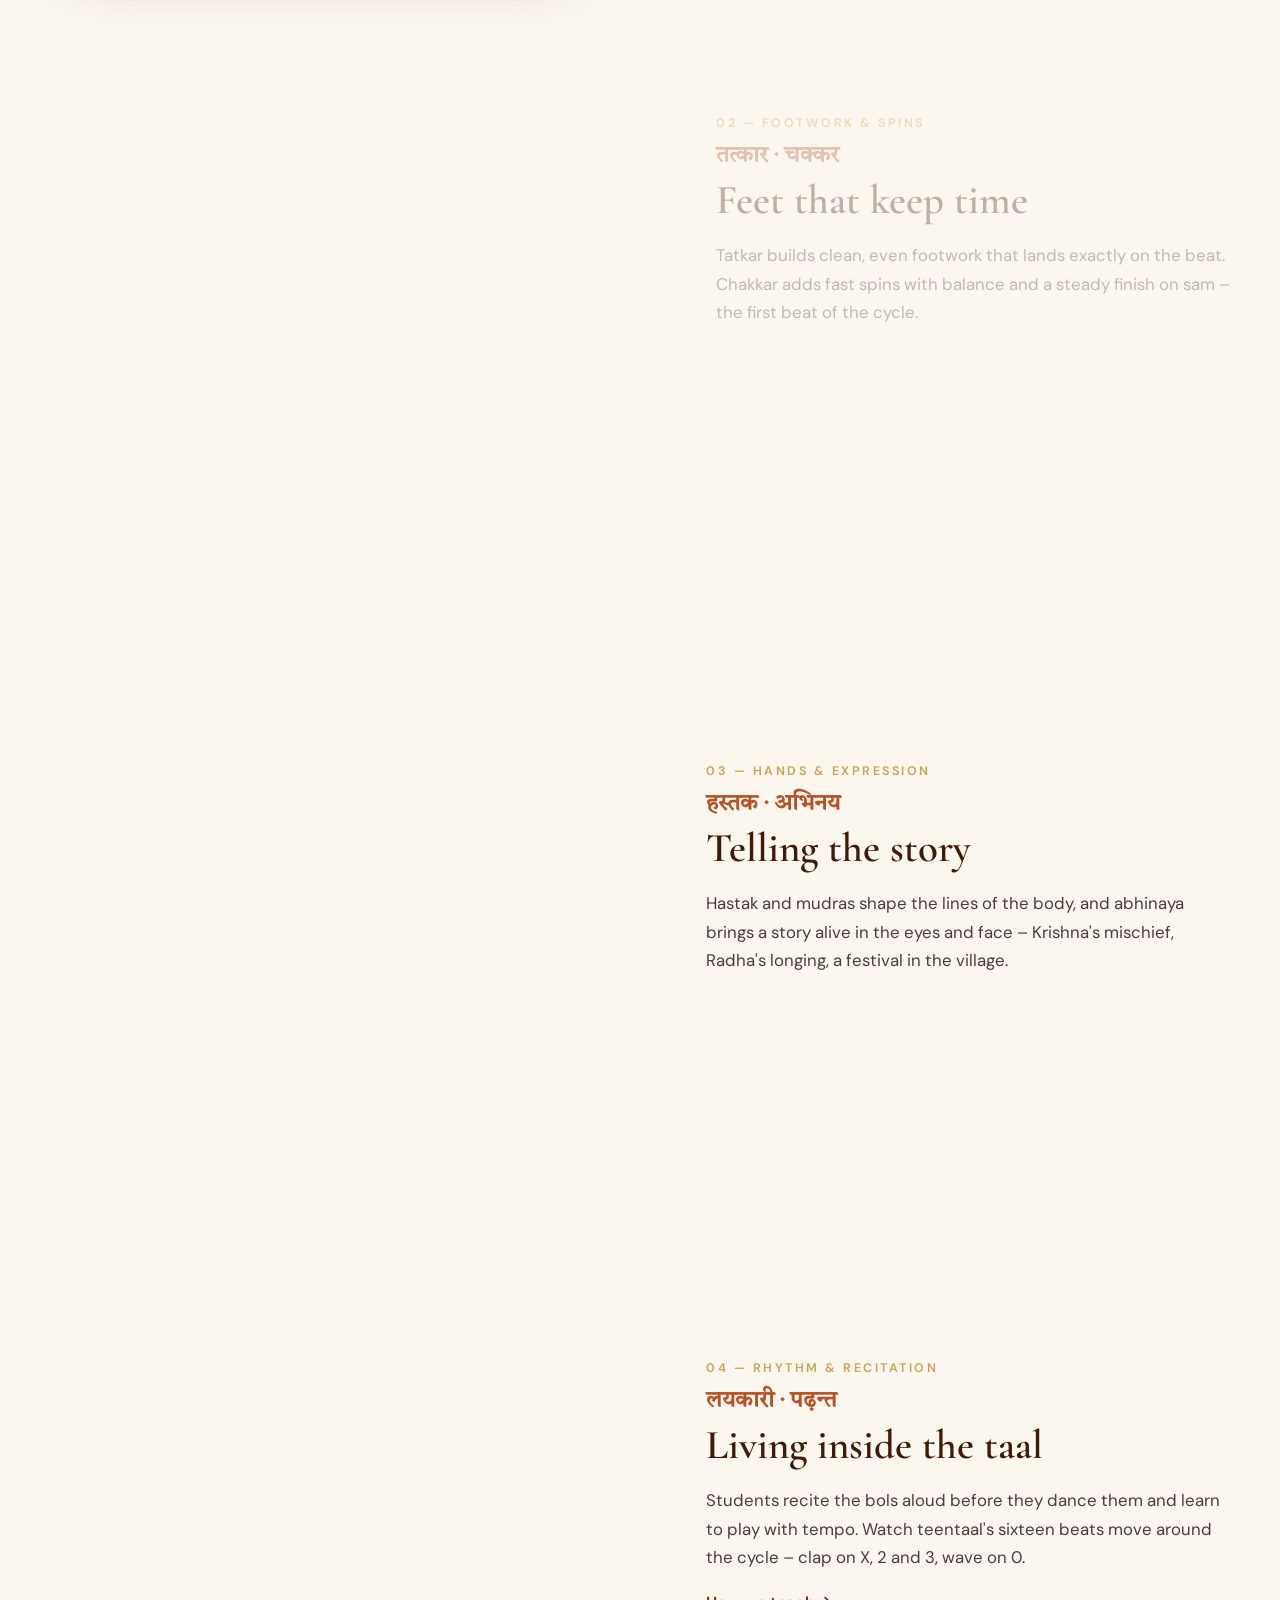
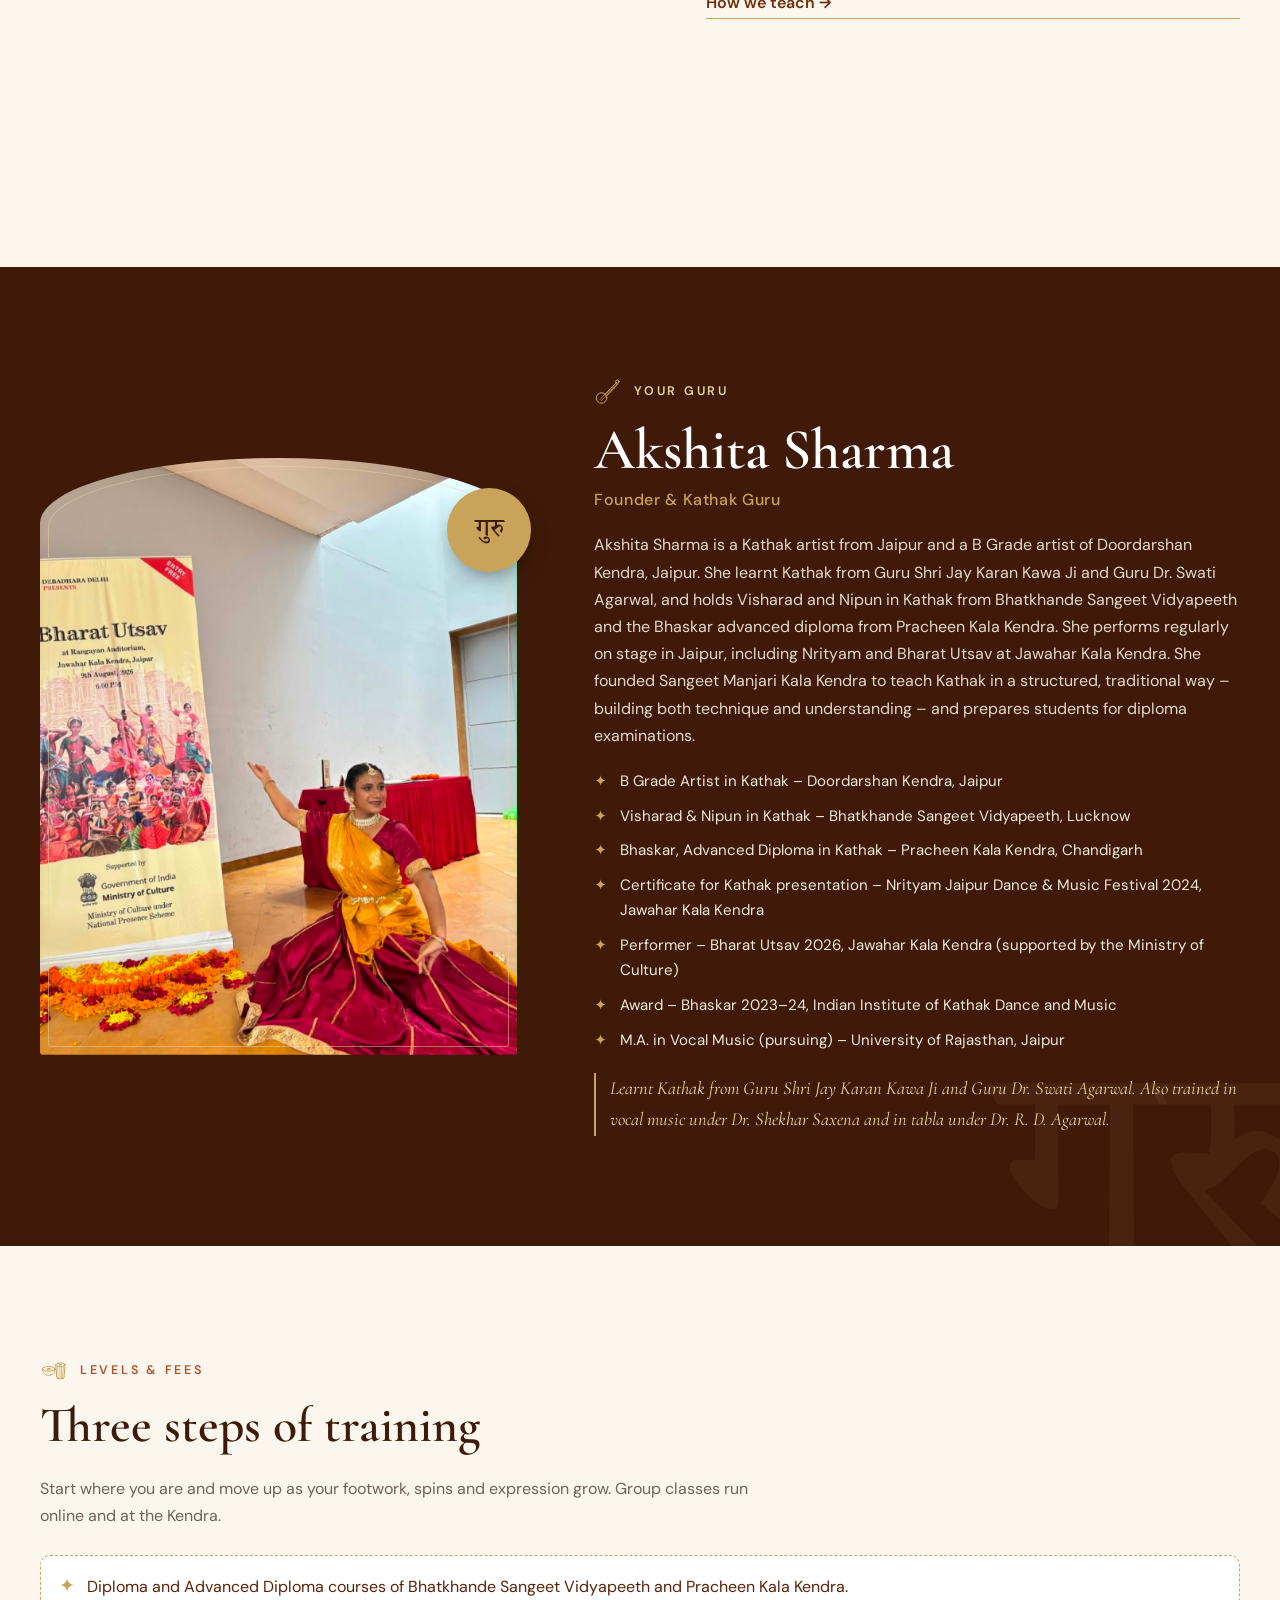
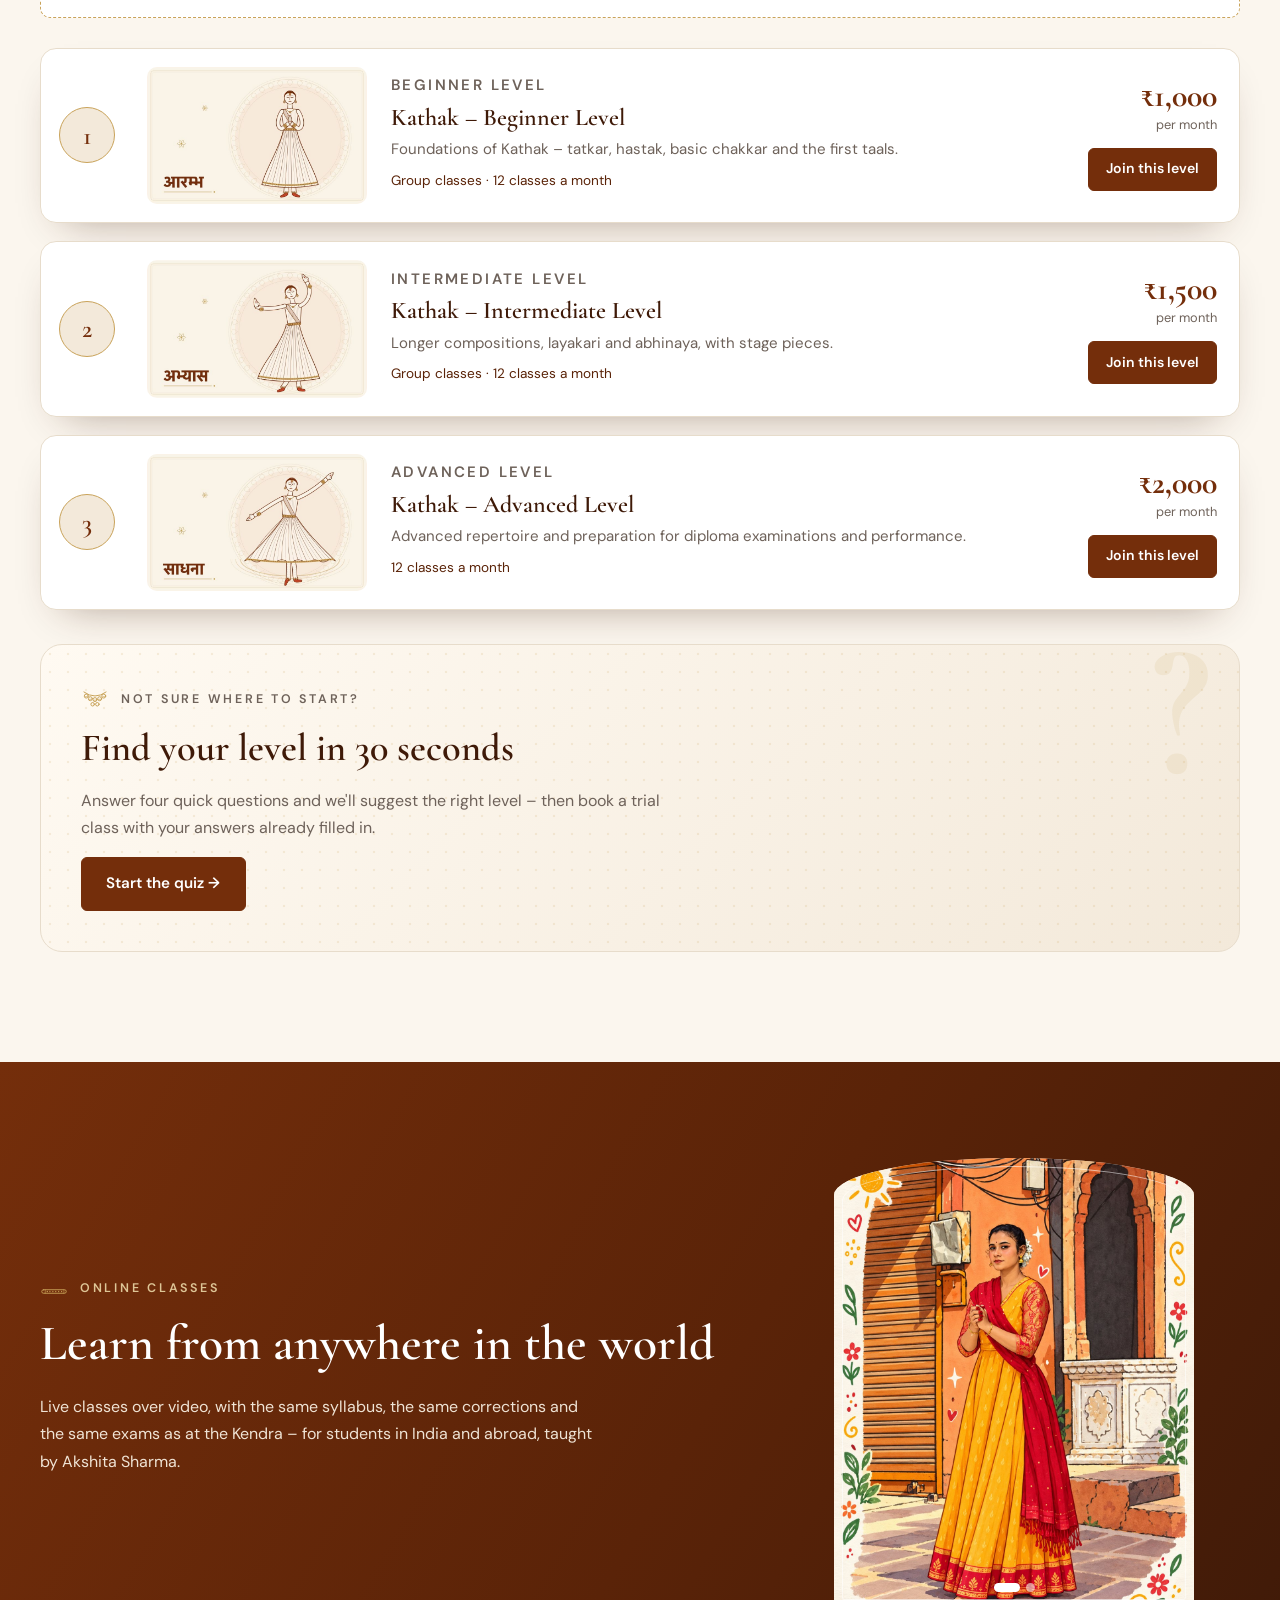
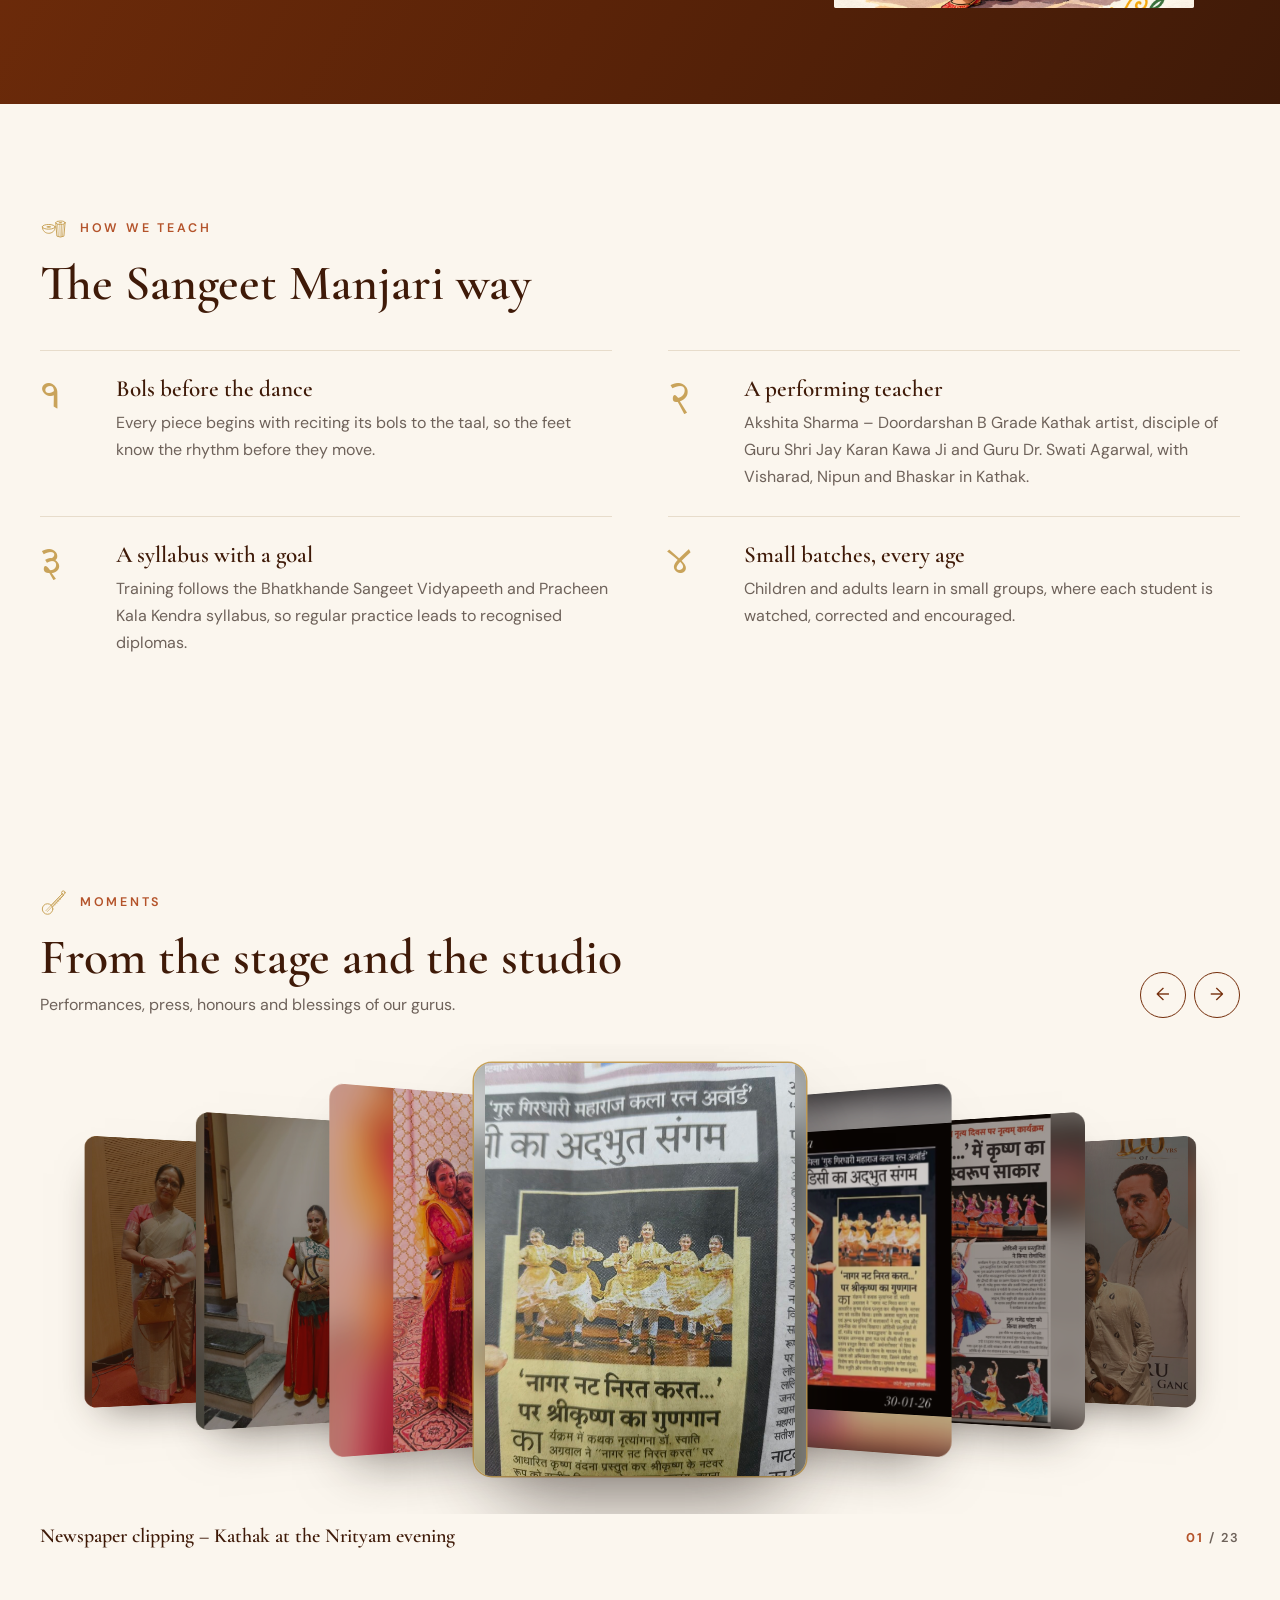
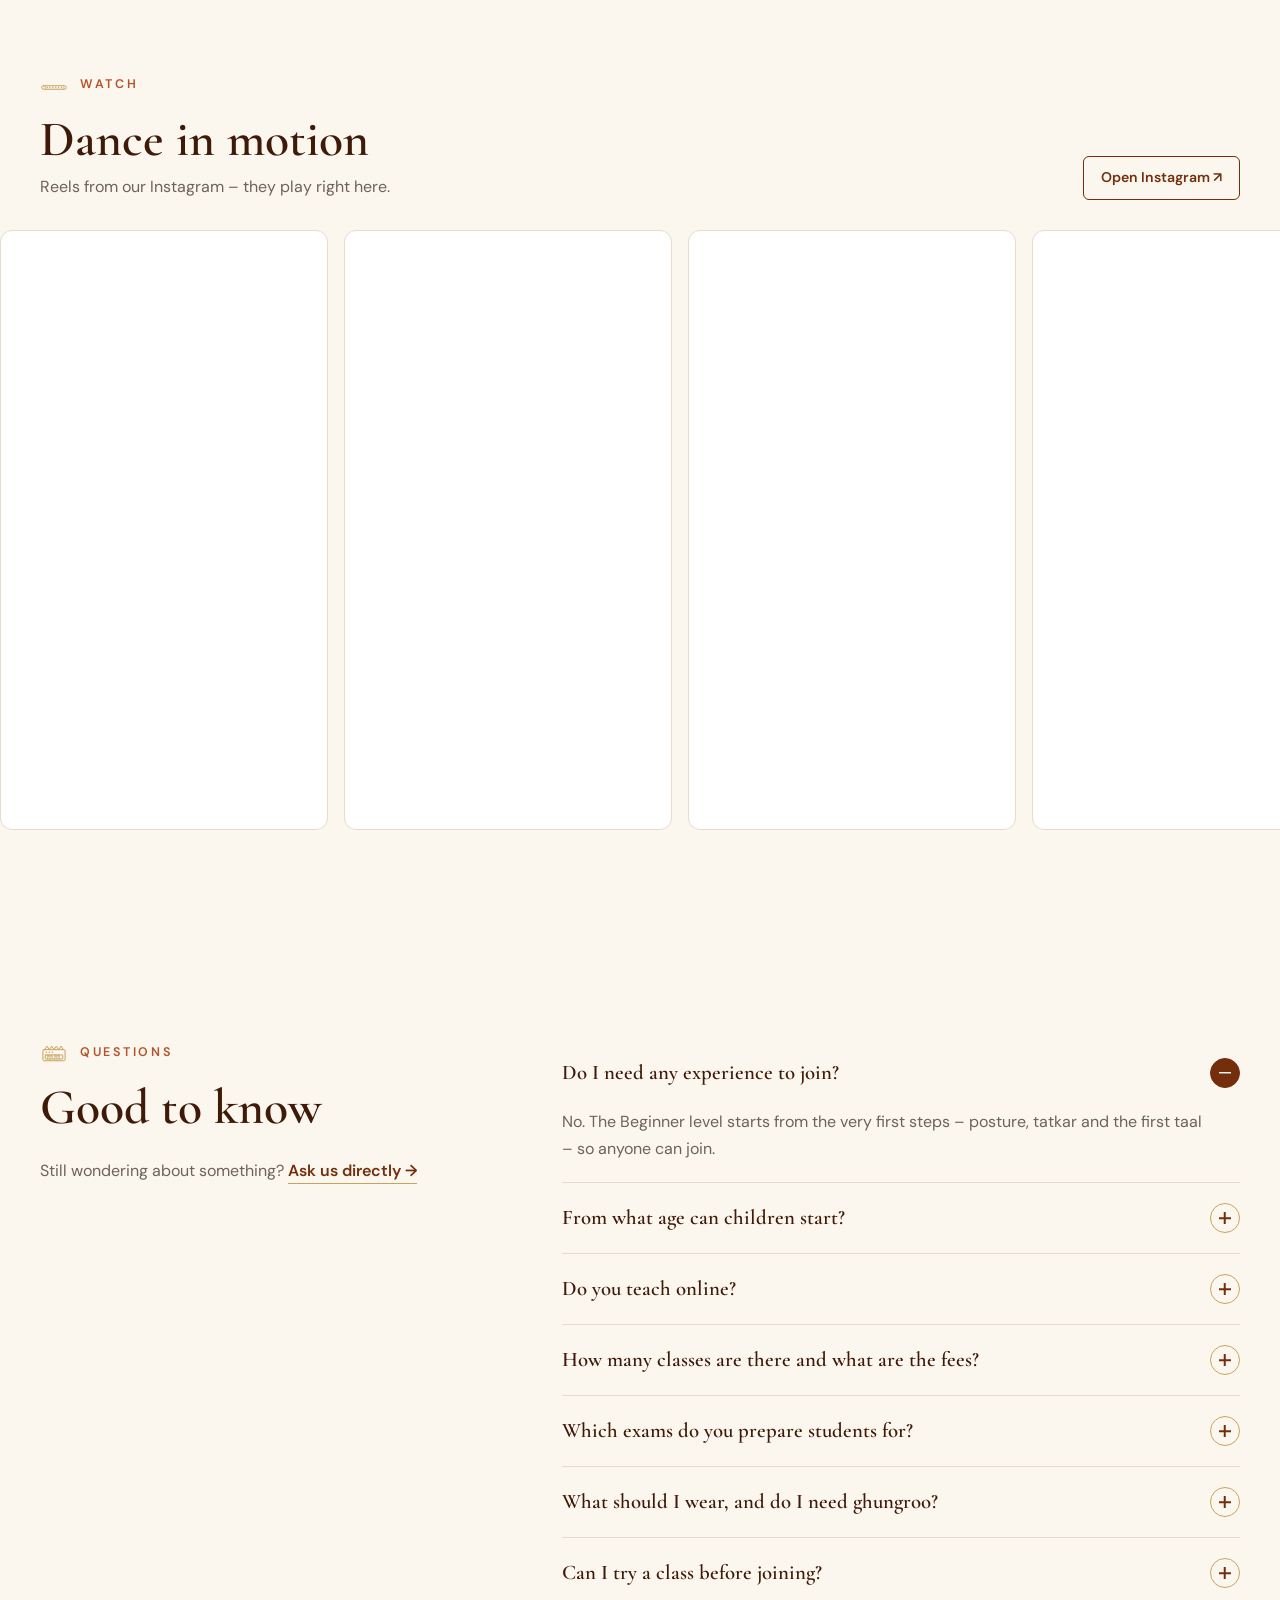
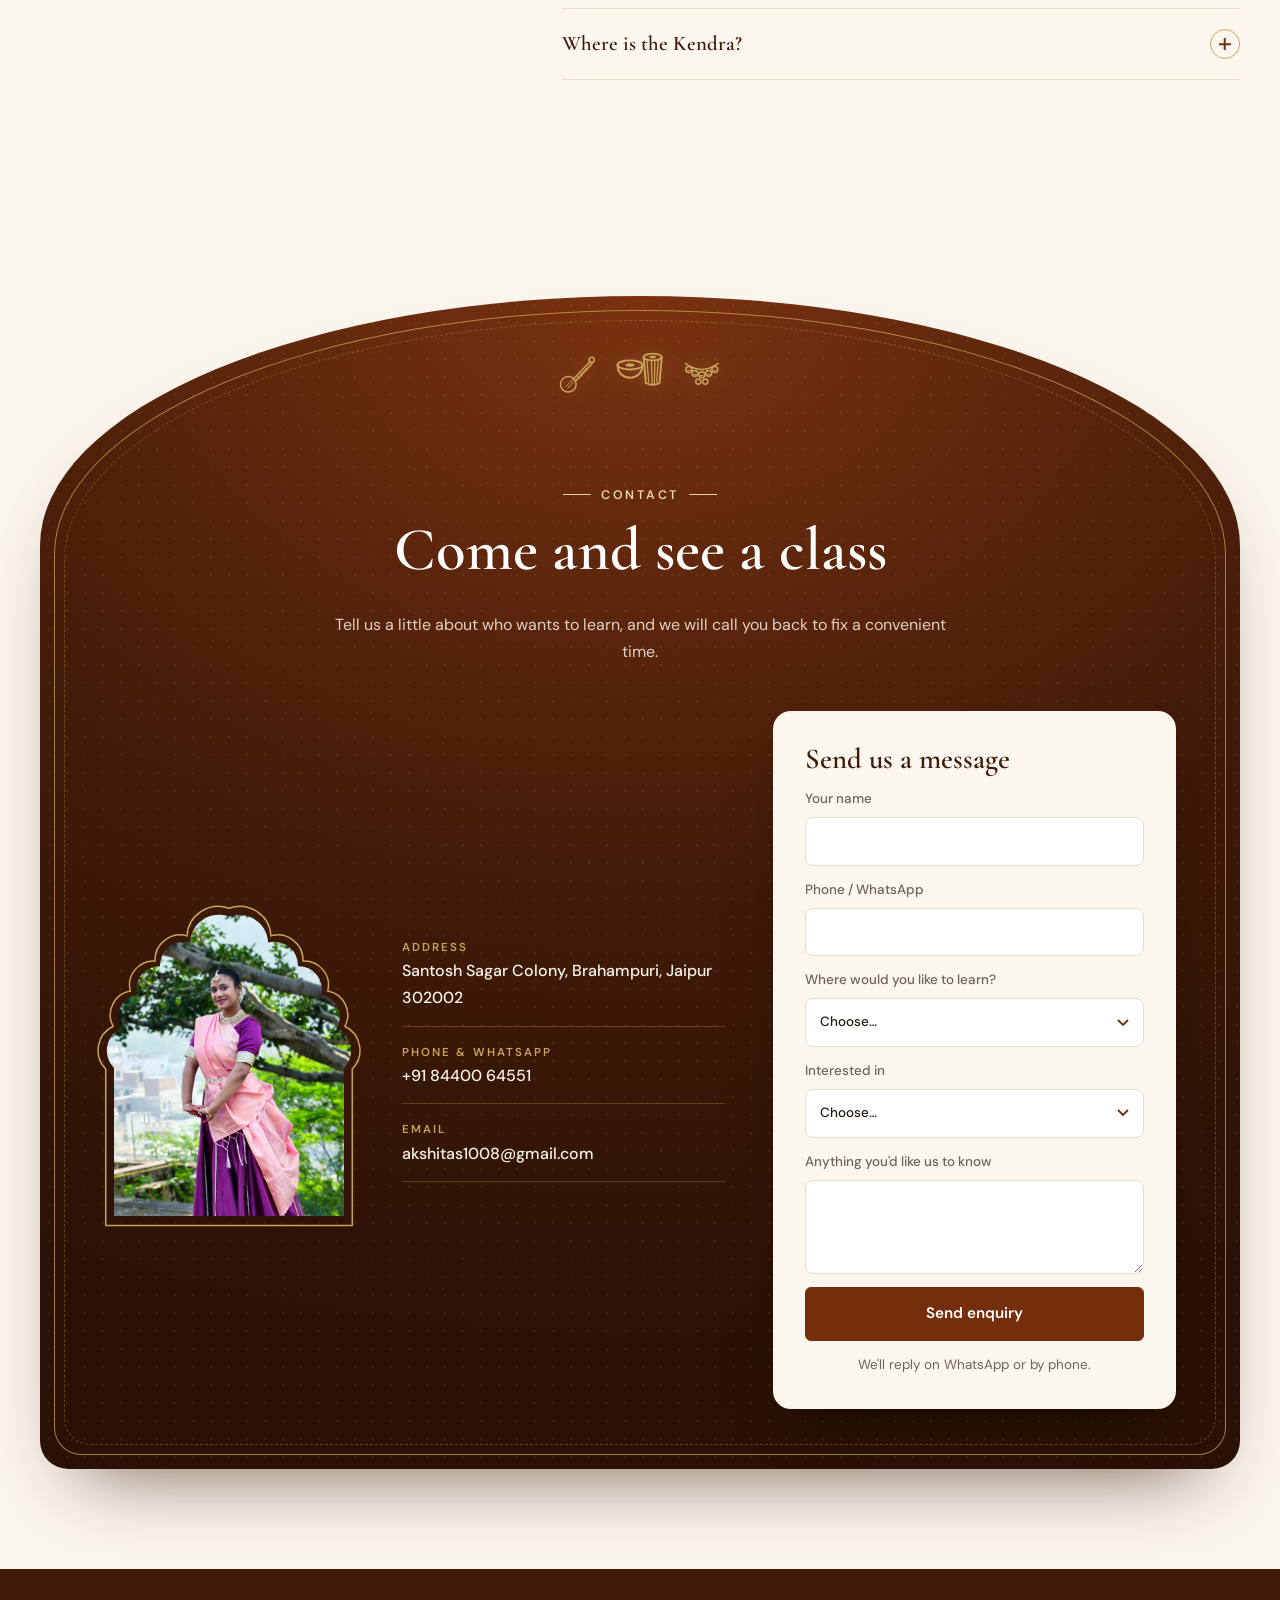
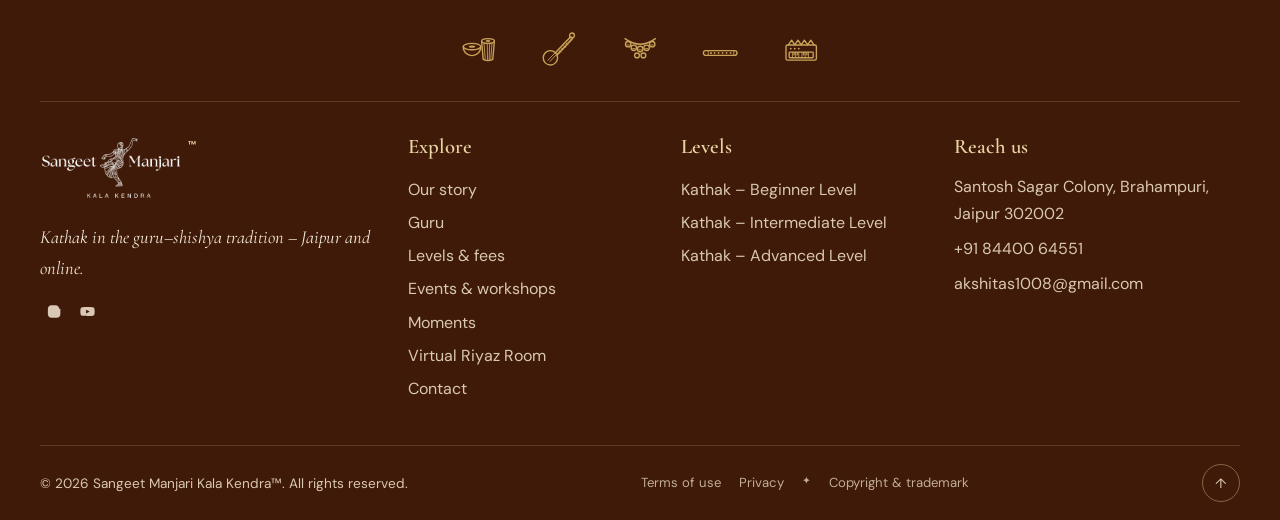
==== commit 74b5a53d: "Syllabus page: unlisted for now (noindex, small footer link only) Co-Authored-By: Claude Opus 5.5 <n" ====
--- a/index.html
+++ b/index.html
@@ -15,7 +15,7 @@
   <link rel="preconnect" href="https://fonts.googleapis.com">
   <link rel="preconnect" href="https://fonts.gstatic.com" crossorigin>
   <link href="https://fonts.googleapis.com/css2?family=Cormorant+Garamond:ital,wght@0,500;0,600;0,700;1,500;1,600&family=DM+Sans:opsz,wght@9..40,400;9..40,500;9..40,600;9..40,700&family=Tiro+Devanagari+Hindi&display=swap" rel="stylesheet">
-  <link rel="stylesheet" href="styles.css?v=35">
+  <link rel="stylesheet" href="styles.css?v=36">
 </head>
 <body>
 <div class="progress" aria-hidden="true"></div>
@@ -169,7 +169,7 @@
       <h2>Three steps of training</h2>
       <p>Start where you are and move up as your footwork, spins and expression grow. Group classes run online and at the Kendra.</p>
     </div>
-    <p class="cert-note" data-part="courses.cert"><span class="cert-mark" aria-hidden="true">✦</span><span data-text="coursesIntro"></span><a class="cert-link" href="syllabus.html">See the full syllabus →</a></p>
+    <p class="cert-note" data-part="courses.cert"><span class="cert-mark" aria-hidden="true">✦</span><span data-text="coursesIntro"></span></p>
     <ol class="level-list" id="course-grid"></ol>
 
     <div class="quiz" id="quiz" data-section="quiz">
@@ -222,7 +222,7 @@
     <ol class="way-list">
       <li data-part="why.training"><span class="num" lang="hi">१</span><div><h3>Bols before the dance</h3><p>Every piece begins with reciting its bols to the taal, so the feet know the rhythm before they move.</p></div></li>
       <li data-part="why.guru"><span class="num" lang="hi">२</span><div><h3>A performing teacher</h3><p data-text="guruBio"></p></div></li>
-      <li data-part="why.stage"><span class="num" lang="hi">३</span><div><h3>A syllabus with a goal</h3><p>Training follows the Bhatkhande Sangeet Vidyapeeth and Pracheen Kala Kendra syllabus, so regular practice leads to recognised diplomas. <a class="cert-link" href="syllabus.html">Year-by-year syllabus →</a></p></div></li>
+      <li data-part="why.stage"><span class="num" lang="hi">३</span><div><h3>A syllabus with a goal</h3><p>Training follows the Bhatkhande Sangeet Vidyapeeth and Pracheen Kala Kendra syllabus, so regular practice leads to recognised diplomas.</p></div></li>
       <li data-part="why.ages"><span class="num" lang="hi">४</span><div><h3>Small batches, every age</h3><p>Children and adults learn in small groups, where each student is watched, corrected and encouraged.</p></div></li>
     </ol>
   </div>
@@ -384,7 +384,7 @@
   </div>
   <div class="wrap footer-bottom">
     <span>© <span id="year"></span> Sangeet Manjari Kala Kendra™. All rights reserved.</span>
-    <nav class="legal-links" aria-label="Legal"><a href="terms.html">Terms of use</a><a href="privacy.html">Privacy</a><a href="terms.html#copyright">Copyright &amp; trademark</a></nav>
+    <nav class="legal-links" aria-label="Legal"><a href="terms.html">Terms of use</a><a href="privacy.html">Privacy</a><a href="syllabus.html" class="legal-dot" title="Syllabus" aria-label="Syllabus">✦</a><a href="terms.html#copyright">Copyright &amp; trademark</a></nav>
     <a href="#top" class="to-top" aria-label="Back to top">↑</a>
   </div>
 </footer>
--- a/styles.css
+++ b/styles.css
@@ -972,3 +972,5 @@
   .sy-panel[hidden] { display: block !important; }
   .ev-hero { background: none; color: #000; padding: 0; }
 }
+.legal-dot { opacity: .35; font-size: .8em; text-decoration: none !important; }
+.legal-dot:hover { opacity: .8; }
